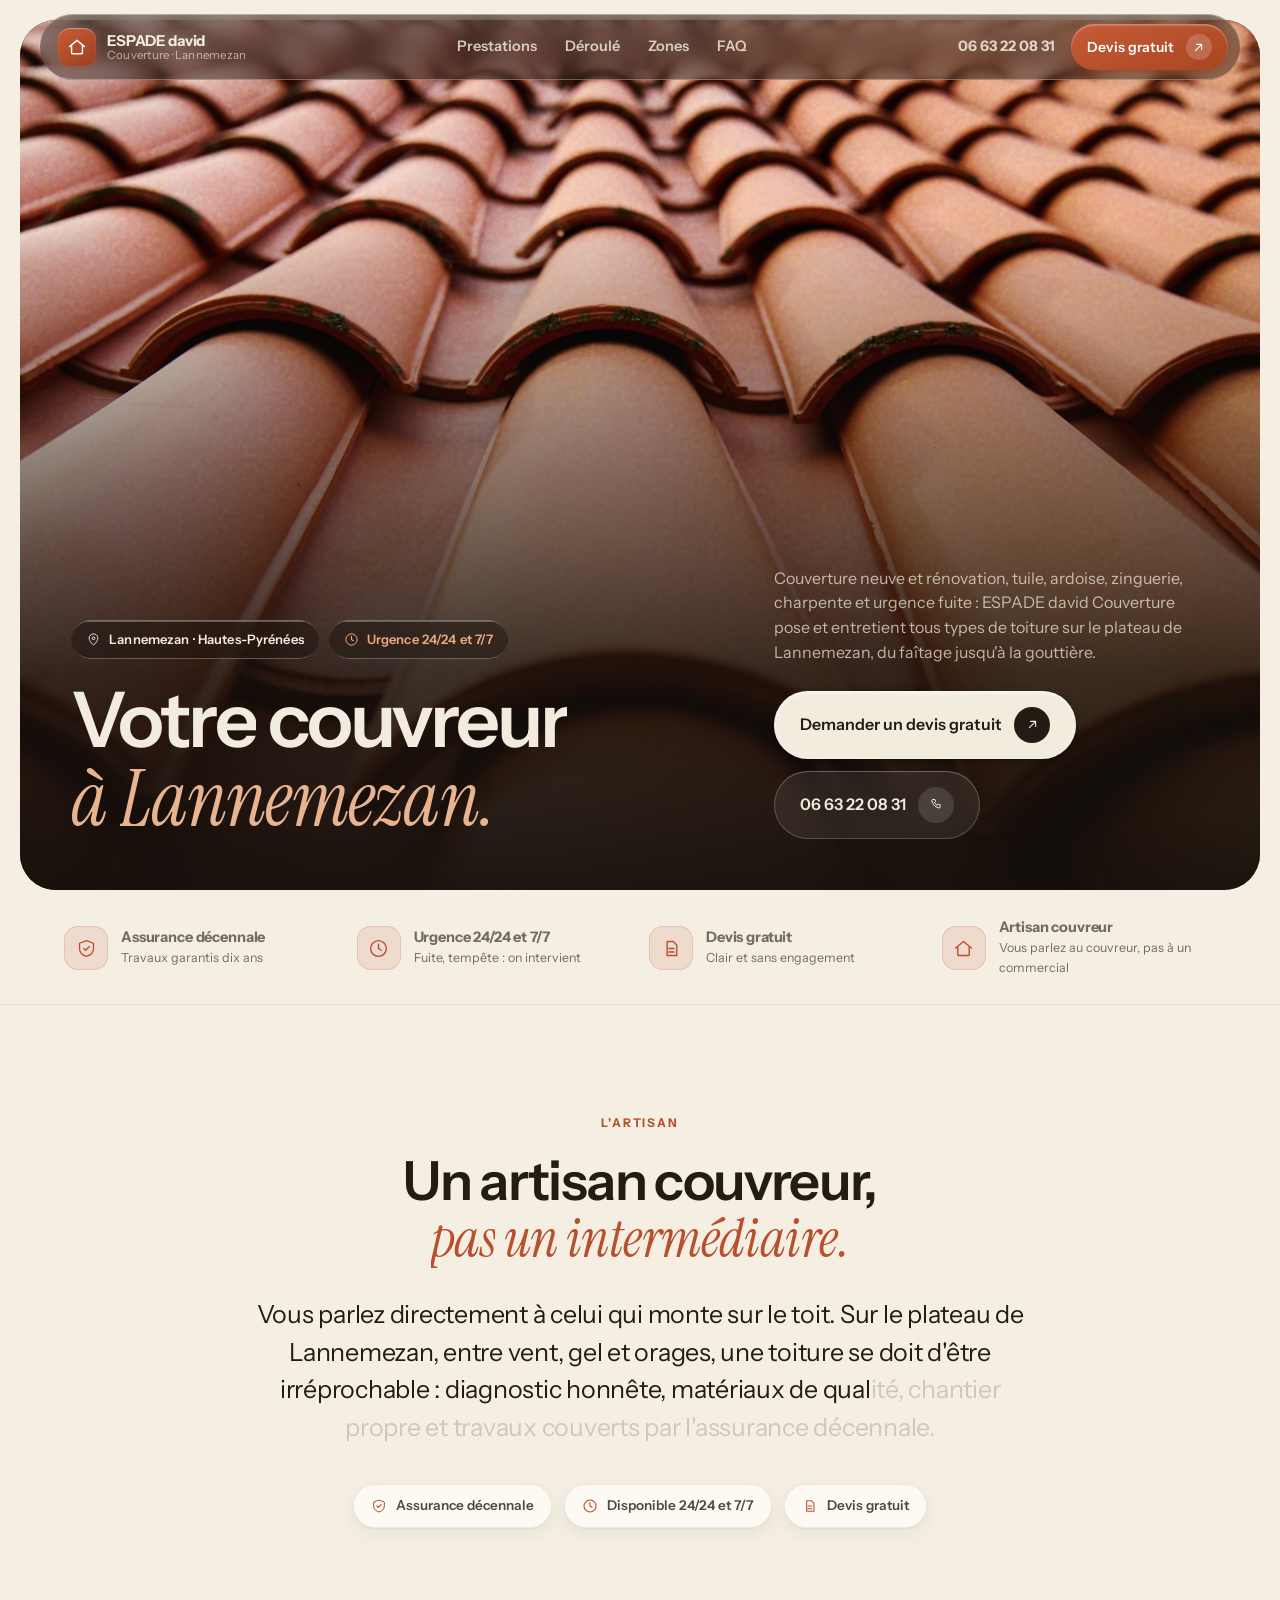
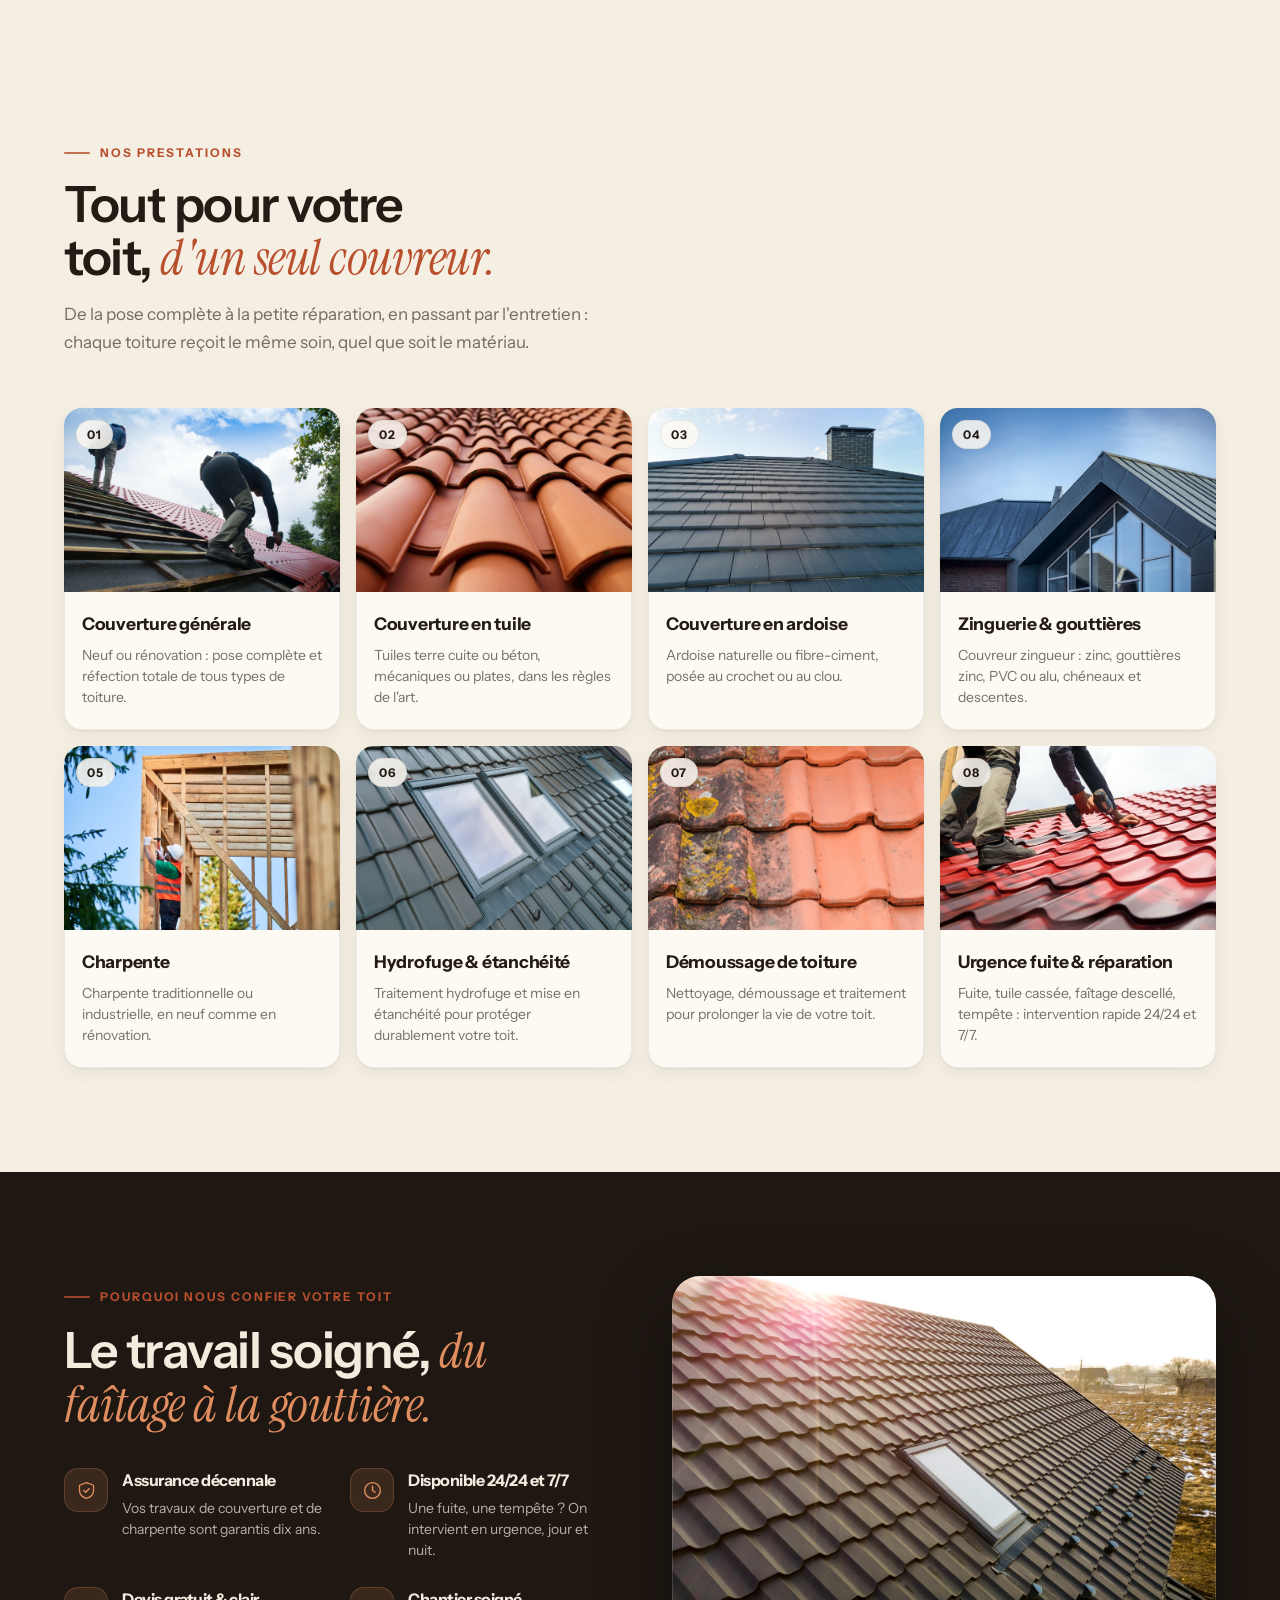
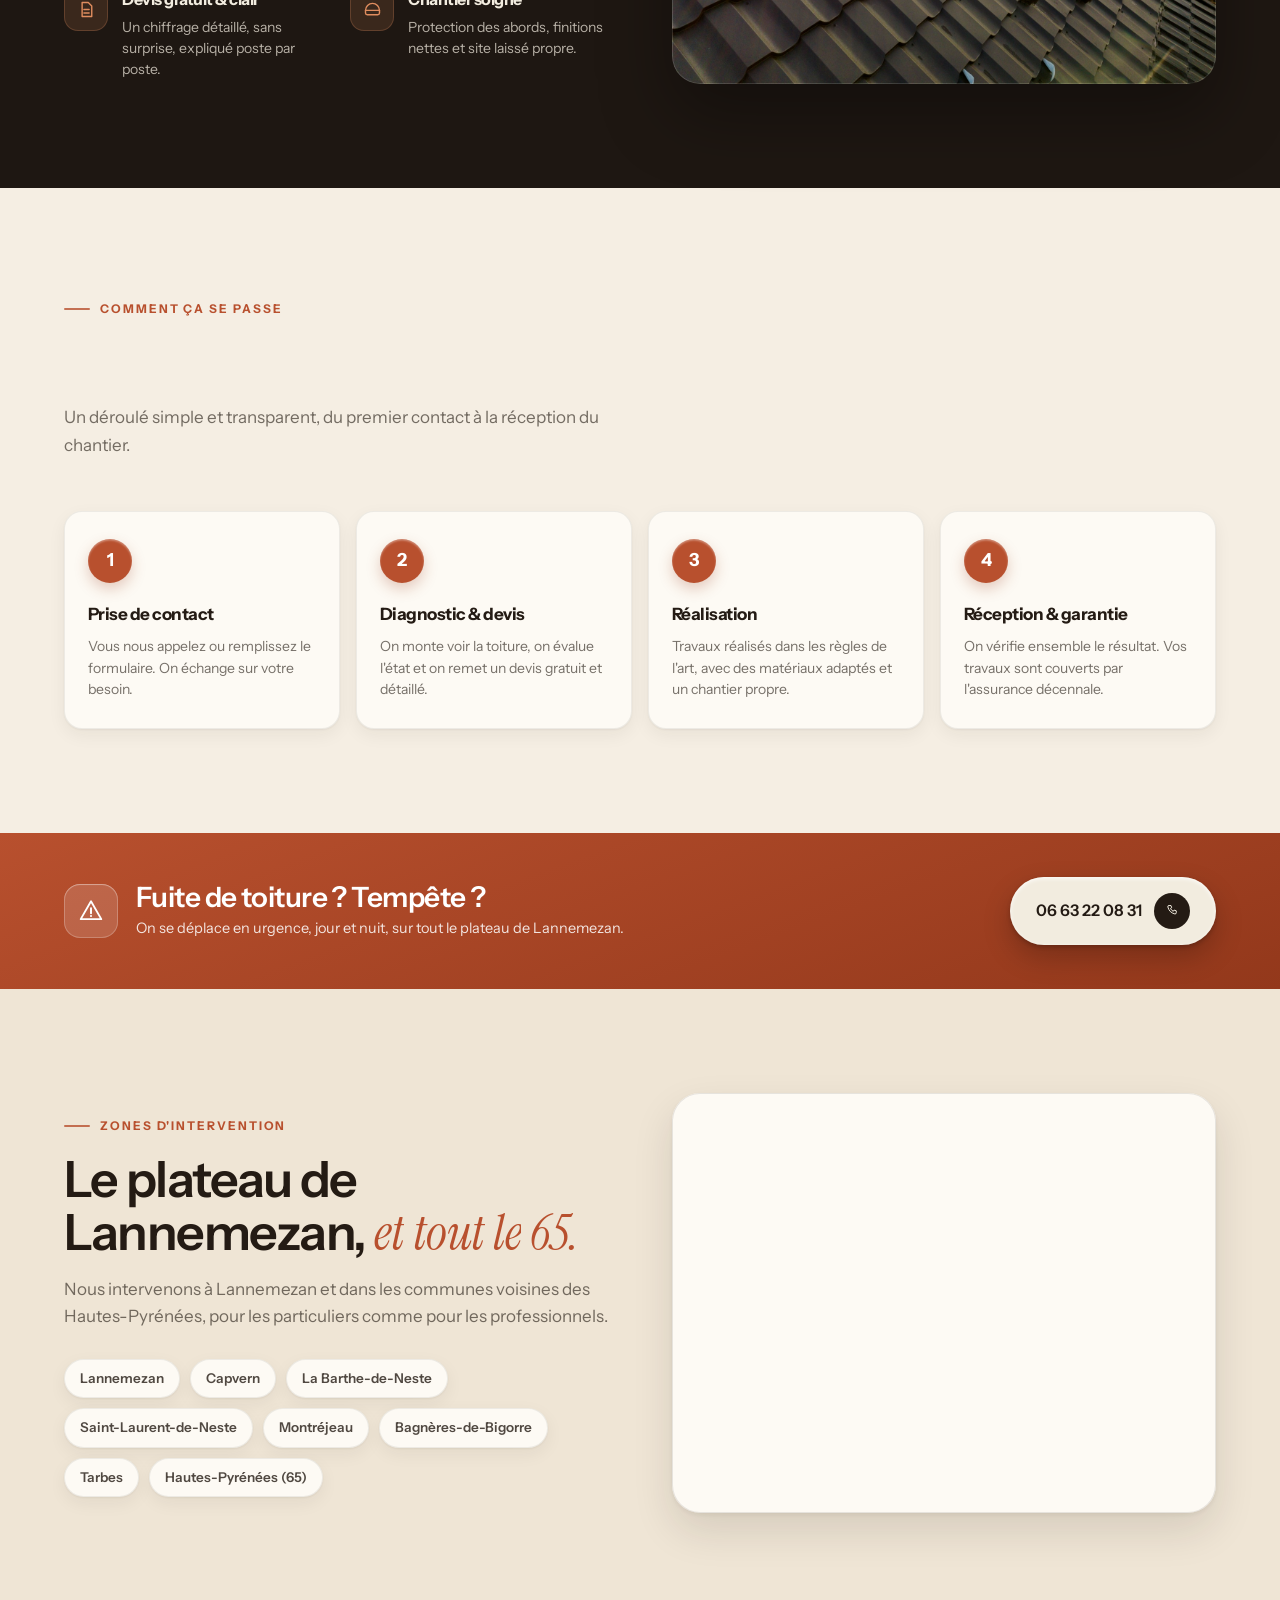
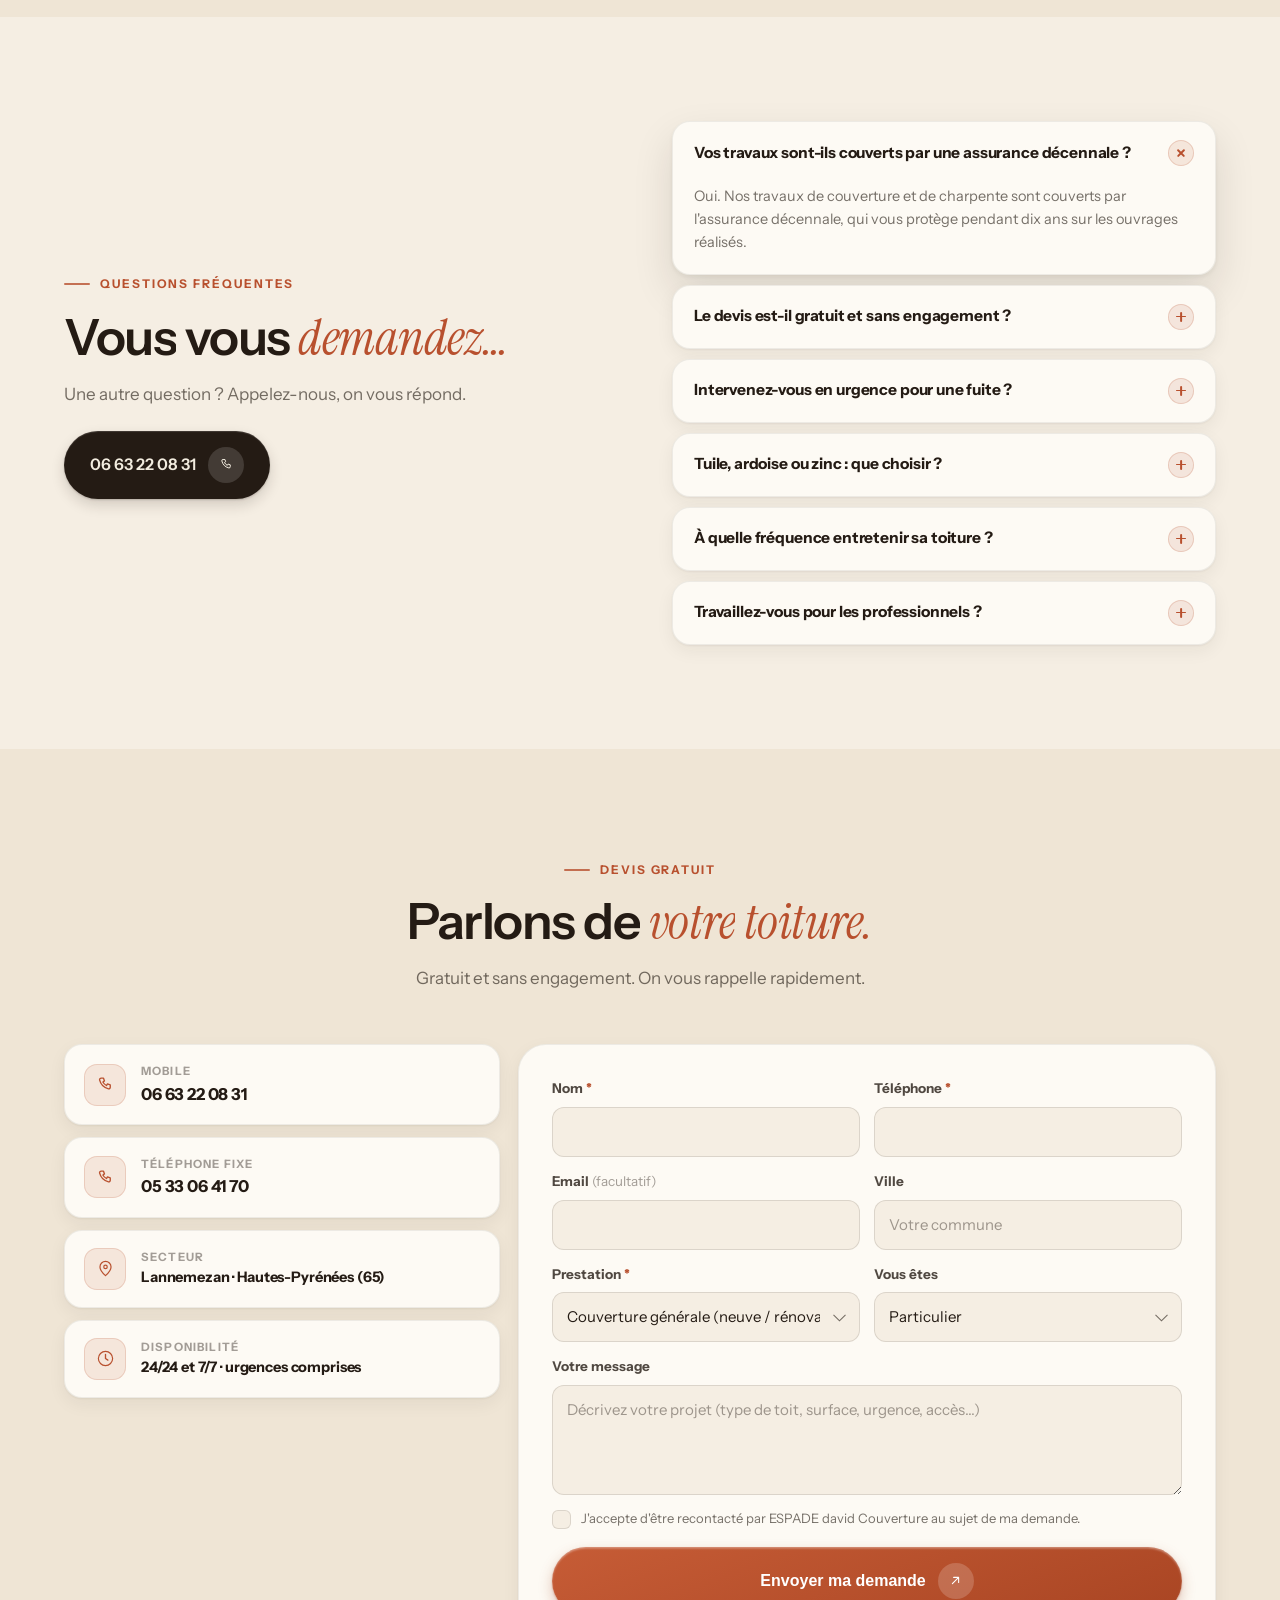
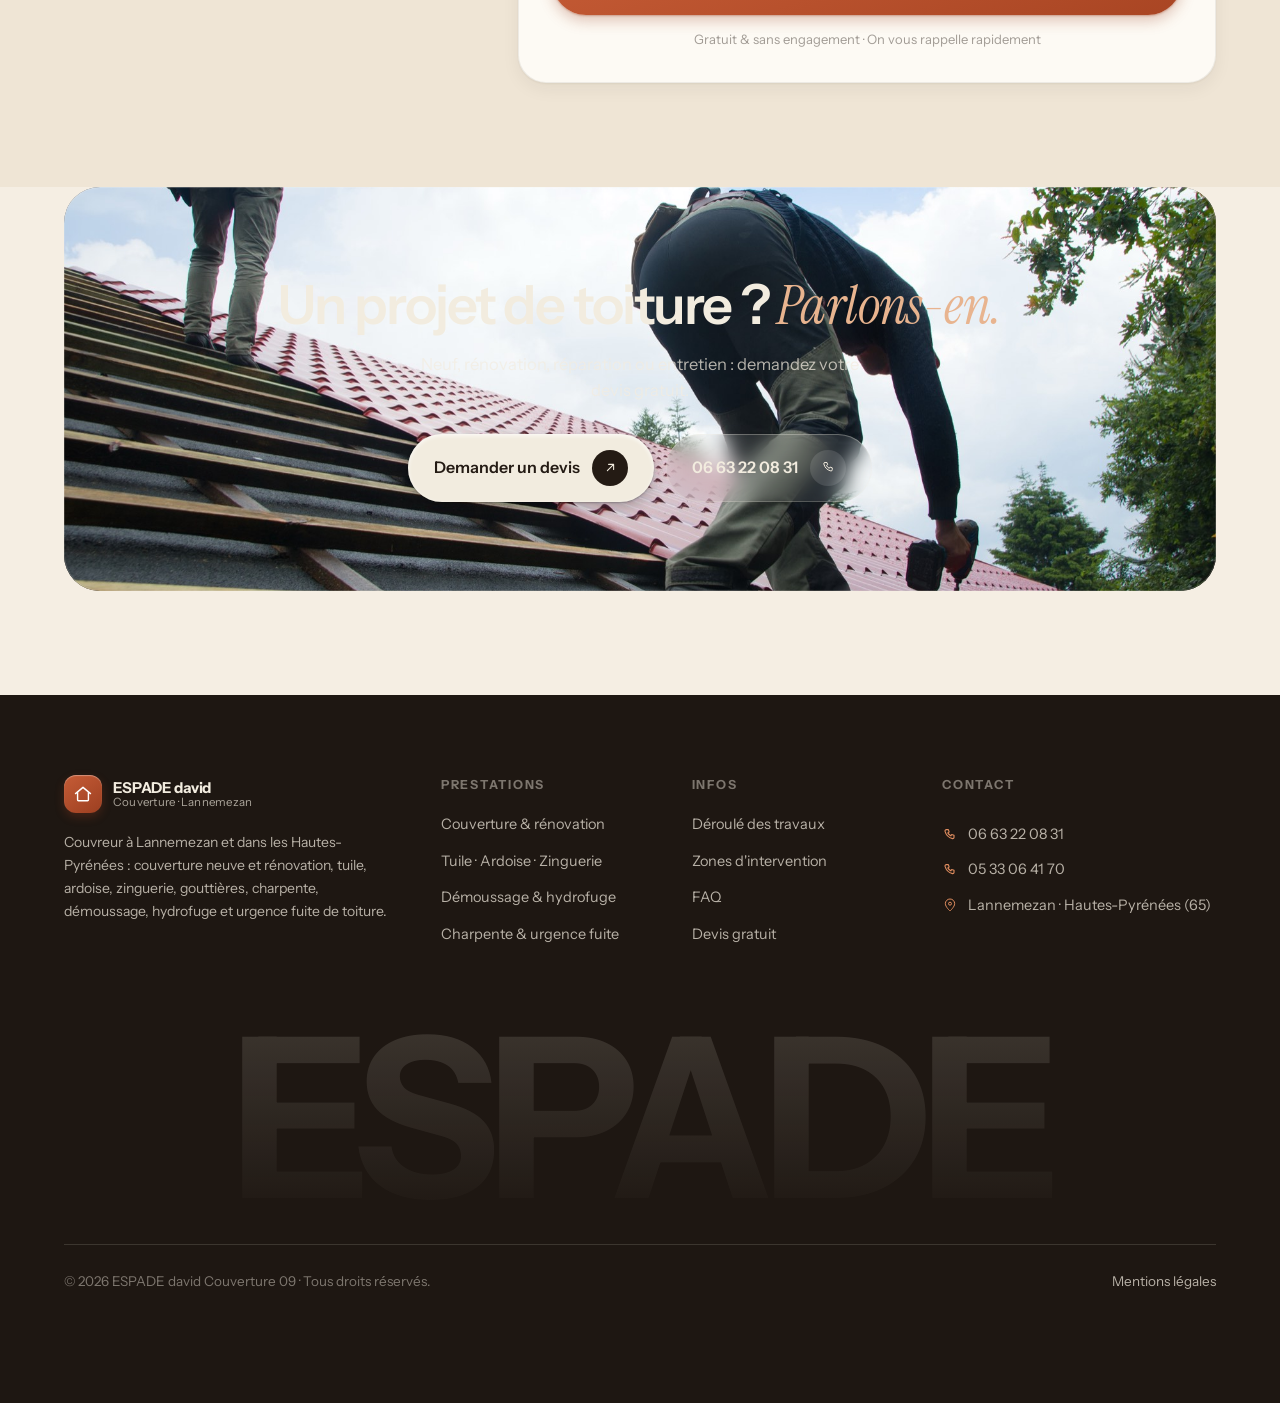
==== index.html @ f10ff51e "Refonte v2 : registre artisan premium adapté au métier Fond papier crème + terre cuite, hero vidéo c" ====
<!DOCTYPE html>
<html lang="fr">
<head>
<meta charset="UTF-8" />
<meta name="viewport" content="width=device-width, initial-scale=1" />
<title>Couvreur à Lannemezan (65) : couverture, zinguerie, charpente & urgence fuite</title>
<meta name="description" content="ESPADE david Couverture, votre spécialiste en toiture à Lannemezan et dans les Hautes-Pyrénées : couverture neuve et rénovation, tuile, ardoise, zinguerie et gouttières, charpente, démoussage, hydrofuge et urgence fuite 24/24 et 7/7. Devis gratuit. ☎ 06 63 22 08 31" />
<meta name="robots" content="index, follow" />
<!-- ⚠️ DOMAINE : rc-couverture-65.fr = hypothèse à confirmer avec le client avant mise en ligne (canonical, og, sitemap, robots, schema). -->
<link rel="canonical" href="https://www.rc-couverture-65.fr/" />

<meta property="og:type" content="website" />
<meta property="og:locale" content="fr_FR" />
<meta property="og:title" content="ESPADE david Couverture : Couvreur à Lannemezan (65)" />
<meta property="og:description" content="Couverture neuve & rénovation, tuile, ardoise, zinguerie, gouttières, charpente, démoussage et urgence fuite. Devis gratuit à Lannemezan, Capvern, La Barthe-de-Neste et dans les Hautes-Pyrénées." />
<meta property="og:url" content="https://www.rc-couverture-65.fr/" />
<meta property="og:image" content="https://www.rc-couverture-65.fr/assets/og.jpg" />
<meta property="og:image:width" content="1200" />
<meta property="og:image:height" content="630" />

<link rel="icon" type="image/svg+xml" href="assets/favicon.svg" />
<meta name="twitter:card" content="summary_large_image" />
<meta name="twitter:image" content="https://www.rc-couverture-65.fr/assets/og.jpg" />
<meta name="theme-color" content="#F5EEE3" />
<link rel="preconnect" href="https://fonts.googleapis.com" />
<link rel="preconnect" href="https://fonts.gstatic.com" crossorigin />
<link rel="stylesheet" href="https://fonts.googleapis.com/css2?family=Instrument+Sans:wght@400;500;600;700&family=Instrument+Serif:ital@1&display=swap" />
<link rel="preload" as="image" href="assets/hero-poster.jpg" fetchpriority="high" />
<link rel="stylesheet" href="assets/styles.css" />

<!-- ⚠️ SCHEMA : siège = Lorp-Sentaraille (09), zone desservie = plateau de Lannemezan et Hautes-Pyrénées (65). -->
<script type="application/ld+json">
{
  "@context": "https://schema.org",
  "@type": "RoofingContractor",
  "@id": "https://www.rc-couverture-65.fr/#business",
  "name": "ESPADE david Couverture 09",
  "url": "https://www.rc-couverture-65.fr/",
  "telephone": "+33663220831",
  "image": "https://www.rc-couverture-65.fr/assets/hero-poster.jpg",
  "priceRange": "€€",
  "currenciesAccepted": "EUR",
  "paymentAccepted": "Chèque, Virement, Carte bancaire, Espèces",
  "openingHours": "Mo-Su 00:00-23:59",
  "slogan": "Votre spécialiste en toiture",
  "description": "Couvreur à Lannemezan et dans les Hautes-Pyrénées (65) : couverture neuve et rénovation, tuile, ardoise, zinguerie et gouttières zinc, PVC ou aluminium, charpente, démoussage, traitement hydrofuge et urgence fuite de toiture 24/24 et 7/7.",
  "address": {"@type":"PostalAddress","streetAddress":"Av. Aristide Berges","addressLocality":"Lorp-Sentaraille","postalCode":"09190","addressRegion":"Occitanie","addressCountry":"FR"},
  "geo": {"@type":"GeoCoordinates","latitude":43.0006,"longitude":1.0967},
  "areaServed": [
    {"@type":"City","name":"Lannemezan"},
    {"@type":"City","name":"Capvern"},
    {"@type":"City","name":"La Barthe-de-Neste"},
    {"@type":"City","name":"Saint-Laurent-de-Neste"},
    {"@type":"City","name":"Montréjeau"},
    {"@type":"City","name":"Bagnères-de-Bigorre"},
    {"@type":"City","name":"Tarbes"},
    {"@type":"AdministrativeArea","name":"Hautes-Pyrénées (65)"}
  ],
  "hasOfferCatalog": {
    "@type":"OfferCatalog",
    "name":"Prestations de couverture",
    "itemListElement":[
      {"@type":"Offer","itemOffered":{"@type":"Service","name":"Couverture générale neuve et rénovation"}},
      {"@type":"Offer","itemOffered":{"@type":"Service","name":"Couverture en tuile"}},
      {"@type":"Offer","itemOffered":{"@type":"Service","name":"Couverture en ardoise"}},
      {"@type":"Offer","itemOffered":{"@type":"Service","name":"Zinguerie et pose de gouttières zinc, PVC ou aluminium"}},
      {"@type":"Offer","itemOffered":{"@type":"Service","name":"Charpente"}},
      {"@type":"Offer","itemOffered":{"@type":"Service","name":"Traitement hydrofuge et étanchéité de toiture"}},
      {"@type":"Offer","itemOffered":{"@type":"Service","name":"Nettoyage et démoussage de toiture"}},
      {"@type":"Offer","itemOffered":{"@type":"Service","name":"Urgence fuite de toiture 24/24 et 7/7"}}
    ]
  }
}
</script>
<script type="application/ld+json">
{
  "@context": "https://schema.org",
  "@type": "FAQPage",
  "mainEntity": [
    {"@type":"Question","name":"Vos travaux sont-ils couverts par une assurance décennale ?","acceptedAnswer":{"@type":"Answer","text":"Oui. Nos travaux de couverture et de charpente sont couverts par l'assurance décennale, qui vous protège pendant dix ans sur les ouvrages réalisés."}},
    {"@type":"Question","name":"Le devis est-il gratuit ?","acceptedAnswer":{"@type":"Answer","text":"Oui, le devis est gratuit et sans engagement. Nous nous déplaçons pour évaluer votre toiture et vous remettons un devis clair et détaillé."}},
    {"@type":"Question","name":"Intervenez-vous en urgence pour une fuite ?","acceptedAnswer":{"@type":"Answer","text":"Oui, nous intervenons 24/24 et 7/7 pour bâcher, réparer une fuite ou sécuriser une toiture endommagée après un sinistre ou une tempête."}},
    {"@type":"Question","name":"Quel matériau choisir pour ma toiture ?","acceptedAnswer":{"@type":"Answer","text":"Tuile, ardoise ou zinc : le choix dépend de votre commune, de la pente du toit, du style de la maison et de votre budget. Nous vous conseillons la solution la plus adaptée au climat du plateau."}}
  ]
}
</script>
</head>
<body>

<!-- NAV -->
<div class="nav-shell">
  <nav class="nav glass" aria-label="Navigation principale">
    <a href="/" class="brand" aria-label="ESPADE david Couverture, accueil">
      <span class="brand-mark"><svg viewBox="0 0 24 24" fill="none"><path d="M3 11.5 12 4l9 7.5" stroke="currentColor" stroke-width="1.7" stroke-linecap="round" stroke-linejoin="round"/><path d="M5.5 10v9a1 1 0 0 0 1 1h11a1 1 0 0 0 1-1v-9" stroke="currentColor" stroke-width="1.7" stroke-linejoin="round"/></svg></span>
      <span class="brand-txt"><b>ESPADE david</b><span class="bd">Couverture · Lannemezan</span></span>
    </a>
    <div class="nav-links">
      <a href="#prestations">Prestations</a>
      <a href="#etapes">Déroulé</a>
      <a href="#zones">Zones</a>
      <a href="#faq">FAQ</a>
    </div>
    <div class="nav-cta">
      <a href="tel:+33663220831" class="nav-phone">06 63 22 08 31</a>
      <a href="#devis" class="btn btn-accent btn-sm">Devis gratuit<span class="arrow"><svg viewBox="0 0 24 24" fill="none"><path d="M7 17 17 7M9 7h8v8" stroke="currentColor" stroke-width="1.7" stroke-linecap="round" stroke-linejoin="round"/></svg></span></a>
    </div>
    <button class="nav-toggle" aria-label="Ouvrir le menu" aria-expanded="false"><span></span></button>
  </nav>
</div>

<div class="mobile-menu" aria-hidden="true">
  <a href="#prestations">Prestations</a>
  <a href="#etapes">Déroulé des travaux</a>
  <a href="#zones">Zones d'intervention</a>
  <a href="#faq">FAQ</a>
  <a href="tel:+33663220831" class="btn btn-glass btn-block">06 63 22 08 31<span class="arrow"><svg viewBox="0 0 24 24" fill="none"><path d="M6.5 4h3l1.2 3.5-2 1.3a11 11 0 0 0 4.5 4.5l1.3-2 3.5 1.2v3a2 2 0 0 1-2.2 2A15.5 15.5 0 0 1 4.5 6.2 2 2 0 0 1 6.5 4Z" stroke="currentColor" stroke-width="1.6" stroke-linejoin="round"/></svg></span></a>
  <a href="#devis" class="btn btn-accent btn-block">Demander un devis<span class="arrow"><svg viewBox="0 0 24 24" fill="none"><path d="M7 17 17 7M9 7h8v8" stroke="currentColor" stroke-width="1.7" stroke-linecap="round" stroke-linejoin="round"/></svg></span></a>
</div>

<main>
<!-- HERO -->
<div class="hero-frame">
  <header class="hero">
    <video width="1600" height="900" autoplay muted loop playsinline preload="metadata" poster="assets/hero-poster.jpg">
      <source src="assets/hero-toiture-mobile.mp4" media="(max-width: 768px)" type="video/mp4" />
      <source src="assets/hero-toiture.mp4" type="video/mp4" />
    </video>
    <div class="hero-grain" aria-hidden="true"></div>
    <div class="hero-band" aria-hidden="true"></div>
    <div class="hero-content">
      <div class="hero-left">
        <div class="hero-chips reveal"><span class="hero-badge glass">
          <svg viewBox="0 0 24 24" fill="none"><path d="M12 21s7-6.3 7-11a7 7 0 1 0-14 0c0 4.7 7 11 7 11Z" stroke="currentColor" stroke-width="1.6"/><circle cx="12" cy="10" r="2.2" stroke="currentColor" stroke-width="1.6"/></svg>
          Lannemezan · Hautes-Pyrénées
        </span><span class="hero-badge glass accent">
          <svg viewBox="0 0 24 24" fill="none"><path d="M12 7v5l3 2" stroke="currentColor" stroke-width="1.7" stroke-linecap="round" stroke-linejoin="round"/><circle cx="12" cy="12" r="9" stroke="currentColor" stroke-width="1.6"/></svg>
          Urgence 24/24 et 7/7
        </span></div>
        <h1 class="pullup">Votre couvreur <em>à Lannemezan.</em></h1>
      </div>
      <div class="hero-right">
        <p class="hero-sub reveal d2">Couverture neuve et rénovation, tuile, ardoise, zinguerie, charpente et urgence fuite : ESPADE david Couverture pose et entretient tous types de toiture sur le plateau de Lannemezan, du faîtage jusqu'à la gouttière.</p>
        <div class="hero-cta reveal d3">
          <a href="#devis" class="btn btn-cream btn-lg">Demander un devis gratuit<span class="arrow"><svg viewBox="0 0 24 24" fill="none"><path d="M7 17 17 7M9 7h8v8" stroke="currentColor" stroke-width="1.7" stroke-linecap="round" stroke-linejoin="round"/></svg></span></a>
          <a href="tel:+33663220831" class="btn btn-glass btn-lg">06 63 22 08 31<span class="arrow"><svg viewBox="0 0 24 24" fill="none"><path d="M6.5 4h3l1.2 3.5-2 1.3a11 11 0 0 0 4.5 4.5l1.3-2 3.5 1.2v3a2 2 0 0 1-2.2 2A15.5 15.5 0 0 1 4.5 6.2 2 2 0 0 1 6.5 4Z" stroke="currentColor" stroke-width="1.6" stroke-linejoin="round"/></svg></span></a>
        </div>
      </div>
    </div>
  </header>
</div>

<!-- RÉASSURANCE -->
<div class="trust-strip">
  <div class="wrap">
    <div class="trust-item reveal"><span class="ic"><svg viewBox="0 0 24 24" fill="none"><path d="M12 3 4 6v6c0 4.5 3.2 7.6 8 9 4.8-1.4 8-4.5 8-9V6l-8-3Z" stroke="currentColor" stroke-width="1.5" stroke-linejoin="round"/><path d="m9 12 2 2 4-4" stroke="currentColor" stroke-width="1.7" stroke-linecap="round" stroke-linejoin="round"/></svg></span><span><b>Assurance décennale</b><span>Travaux garantis dix ans</span></span></div>
    <div class="trust-item reveal d1"><span class="ic"><svg viewBox="0 0 24 24" fill="none"><path d="M12 7v5l3 2" stroke="currentColor" stroke-width="1.7" stroke-linecap="round" stroke-linejoin="round"/><circle cx="12" cy="12" r="9" stroke="currentColor" stroke-width="1.6"/></svg></span><span><b>Urgence 24/24 et 7/7</b><span>Fuite, tempête : on intervient</span></span></div>
    <div class="trust-item reveal d2"><span class="ic"><svg viewBox="0 0 24 24" fill="none"><path d="M7 4h7l4 4v12H7z" stroke="currentColor" stroke-width="1.6" stroke-linejoin="round"/><path d="M9 12h6M9 16h6" stroke="currentColor" stroke-width="1.6" stroke-linecap="round"/></svg></span><span><b>Devis gratuit</b><span>Clair et sans engagement</span></span></div>
    <div class="trust-item reveal d3"><span class="ic"><svg viewBox="0 0 24 24" fill="none"><path d="M3 11.5 12 4l9 7.5" stroke="currentColor" stroke-width="1.6" stroke-linecap="round" stroke-linejoin="round"/><path d="M5.5 10v9a1 1 0 0 0 1 1h11a1 1 0 0 0 1-1v-9" stroke="currentColor" stroke-width="1.6" stroke-linejoin="round"/></svg></span><span><b>Artisan couvreur</b><span>Vous parlez au couvreur, pas à un commercial</span></span></div>
  </div>
</div>

<!-- ABOUT / MANIFESTE -->
<section class="section-pad about">
  <div class="wrap-narrow">
    <span class="eyebrow reveal">L'artisan</span>
    <h2 class="h-about pullup">Un artisan couvreur, <em>pas un intermédiaire.</em></h2>
    <p class="about-reveal" id="about-reveal">Vous parlez directement à celui qui monte sur le toit. Sur le plateau de Lannemezan, entre vent, gel et orages, une toiture se doit d'être irréprochable : diagnostic honnête, matériaux de qualité, chantier propre et travaux couverts par l'assurance décennale.</p>
    <div class="about-badges reveal d2">
      <span class="pill-badge"><svg viewBox="0 0 24 24" fill="none"><path d="M12 3 4 6v6c0 4.5 3.2 7.6 8 9 4.8-1.4 8-4.5 8-9V6l-8-3Z" stroke="currentColor" stroke-width="1.5" stroke-linejoin="round"/><path d="m9 12 2 2 4-4" stroke="currentColor" stroke-width="1.7" stroke-linecap="round" stroke-linejoin="round"/></svg>Assurance décennale</span>
      <span class="pill-badge"><svg viewBox="0 0 24 24" fill="none"><path d="M12 7v5l3 2" stroke="currentColor" stroke-width="1.7" stroke-linecap="round" stroke-linejoin="round"/><circle cx="12" cy="12" r="9" stroke="currentColor" stroke-width="1.6"/></svg>Disponible 24/24 et 7/7</span>
      <span class="pill-badge"><svg viewBox="0 0 24 24" fill="none"><path d="M7 4h7l4 4v12H7z" stroke="currentColor" stroke-width="1.6" stroke-linejoin="round"/><path d="M9 12h6M9 16h6" stroke="currentColor" stroke-width="1.6" stroke-linecap="round"/></svg>Devis gratuit</span>
    </div>
  </div>
</section>

<!-- PRESTATIONS -->
<section id="prestations" class="section-pad">
  <div class="wrap">
    <div class="sec-head reveal">
      <span class="eyebrow">Nos prestations</span>
      <h2 class="h-section pullup">Tout pour votre toit, <em>d'un seul couvreur.</em></h2>
      <p class="lead">De la pose complète à la petite réparation, en passant par l'entretien : chaque toiture reçoit le même soin, quel que soit le matériau.</p>
    </div>
    <div class="svc">
      <a href="#devis" class="svc-card reveal">
        <span class="svc-num">01</span>
        <img width="1200" height="800" src="assets/service-renovation.jpg" alt="Réalisation de couverture générale neuve et rénovation de toiture" loading="lazy" />
        <div class="svc-body">
          <h3>Couverture générale</h3>
          <p>Neuf ou rénovation : pose complète et réfection totale de tous types de toiture.</p>
        </div>
      </a>
      <a href="#devis" class="svc-card reveal d1">
        <span class="svc-num">02</span>
        <img width="1200" height="800" src="assets/service-tuile.jpg" alt="Couverture en tuile posée sur une toiture" loading="lazy" />
        <div class="svc-body">
          <h3>Couverture en tuile</h3>
          <p>Tuiles terre cuite ou béton, mécaniques ou plates, dans les règles de l'art.</p>
        </div>
      </a>
      <a href="#devis" class="svc-card reveal d2">
        <span class="svc-num">03</span>
        <img width="1200" height="800" src="assets/service-ardoise.jpg" alt="Couverture en ardoise sur une toiture" loading="lazy" />
        <div class="svc-body">
          <h3>Couverture en ardoise</h3>
          <p>Ardoise naturelle ou fibre-ciment, posée au crochet ou au clou.</p>
        </div>
      </a>
      <a href="#devis" class="svc-card reveal d3">
        <span class="svc-num">04</span>
        <img width="1200" height="800" src="assets/service-zincalu.jpg" alt="Couvreur zingueur : zinc, aluminium et gouttières" loading="lazy" />
        <div class="svc-body">
          <h3>Zinguerie &amp; gouttières</h3>
          <p>Couvreur zingueur : zinc, gouttières zinc, PVC ou alu, chéneaux et descentes.</p>
        </div>
      </a>
      <a href="#devis" class="svc-card reveal">
        <span class="svc-num">05</span>
        <img width="1200" height="800" src="assets/service-charpente.jpg" alt="Pose de charpente en bois par un charpentier" loading="lazy" />
        <div class="svc-body">
          <h3>Charpente</h3>
          <p>Charpente traditionnelle ou industrielle, en neuf comme en rénovation.</p>
        </div>
      </a>
      <a href="#devis" class="svc-card reveal d1">
        <span class="svc-num">06</span>
        <img width="1200" height="800" src="assets/service-fenetre.jpg" alt="Traitement hydrofuge et étanchéité d'une toiture" loading="lazy" />
        <div class="svc-body">
          <h3>Hydrofuge &amp; étanchéité</h3>
          <p>Traitement hydrofuge et mise en étanchéité pour protéger durablement votre toit.</p>
        </div>
      </a>
      <a href="#devis" class="svc-card reveal d2">
        <span class="svc-num">07</span>
        <img width="1200" height="800" src="assets/service-demoussage.jpg" alt="Démoussage et nettoyage d'une toiture" loading="lazy" />
        <div class="svc-body">
          <h3>Démoussage de toiture</h3>
          <p>Nettoyage, démoussage et traitement pour prolonger la vie de votre toit.</p>
        </div>
      </a>
      <a href="#devis" class="svc-card reveal d3">
        <span class="svc-num">08</span>
        <img width="1200" height="800" src="assets/service-reparation.jpg" alt="Réparation et urgence fuite de toiture par un couvreur" loading="lazy" />
        <div class="svc-body">
          <h3>Urgence fuite &amp; réparation</h3>
          <p>Fuite, tuile cassée, faîtage descellé, tempête : intervention rapide 24/24 et 7/7.</p>
        </div>
      </a>
    </div>
  </div>
</section>

<!-- WHY -->
<section class="section-pad section-dark on-dark">
  <div class="wrap split">
    <div class="reveal">
      <span class="eyebrow">Pourquoi nous confier votre toit</span>
      <h2 class="h-section pullup" style="margin-top:18px">Le travail soigné, <em>du faîtage à la gouttière.</em></h2>
      <div class="why-list">
        <div class="why-item"><span class="ic"><svg viewBox="0 0 24 24" fill="none"><path d="M12 3 4 6v6c0 4.5 3.2 7.6 8 9 4.8-1.4 8-4.5 8-9V6l-8-3Z" stroke="currentColor" stroke-width="1.5" stroke-linejoin="round"/><path d="m9 12 2 2 4-4" stroke="currentColor" stroke-width="1.7" stroke-linecap="round" stroke-linejoin="round"/></svg></span><div><h3>Assurance décennale</h3><p>Vos travaux de couverture et de charpente sont garantis dix ans.</p></div></div>
        <div class="why-item"><span class="ic"><svg viewBox="0 0 24 24" fill="none"><path d="M12 7v5l3 2" stroke="currentColor" stroke-width="1.7" stroke-linecap="round" stroke-linejoin="round"/><circle cx="12" cy="12" r="9" stroke="currentColor" stroke-width="1.6"/></svg></span><div><h3>Disponible 24/24 et 7/7</h3><p>Une fuite, une tempête ? On intervient en urgence, jour et nuit.</p></div></div>
        <div class="why-item"><span class="ic"><svg viewBox="0 0 24 24" fill="none"><path d="M7 4h7l4 4v12H7z" stroke="currentColor" stroke-width="1.6" stroke-linejoin="round"/><path d="M9 12h6M9 16h6" stroke="currentColor" stroke-width="1.6" stroke-linecap="round"/></svg></span><div><h3>Devis gratuit &amp; clair</h3><p>Un chiffrage détaillé, sans surprise, expliqué poste par poste.</p></div></div>
        <div class="why-item"><span class="ic"><svg viewBox="0 0 24 24" fill="none"><path d="M4 13a8 8 0 0 1 16 0" stroke="currentColor" stroke-width="1.6" stroke-linecap="round"/><path d="M4 13h16v3a2 2 0 0 1-2 2H6a2 2 0 0 1-2-2z" stroke="currentColor" stroke-width="1.6" stroke-linejoin="round"/></svg></span><div><h3>Chantier soigné</h3><p>Protection des abords, finitions nettes et site laissé propre.</p></div></div>
      </div>
    </div>
    <div class="split-visual reveal d2">
      <img width="1200" height="900" src="assets/why-toiture.jpg" alt="Toiture rénovée par un couvreur à Lannemezan dans les Hautes-Pyrénées" loading="lazy" />
    </div>
  </div>
</section>

<!-- ÉTAPES -->
<section id="etapes" class="section-pad">
  <div class="wrap">
    <div class="sec-head reveal">
      <span class="eyebrow">Comment ça se passe</span>
      <h2 class="h-section pullup">De l'appel <em>à la toiture terminée.</em></h2>
      <p class="lead">Un déroulé simple et transparent, du premier contact à la réception du chantier.</p>
    </div>
    <div class="steps">
      <div class="step reveal"><div class="n">1</div><h3>Prise de contact</h3><p>Vous nous appelez ou remplissez le formulaire. On échange sur votre besoin.</p></div>
      <div class="step reveal d1"><div class="n">2</div><h3>Diagnostic &amp; devis</h3><p>On monte voir la toiture, on évalue l'état et on remet un devis gratuit et détaillé.</p></div>
      <div class="step reveal d2"><div class="n">3</div><h3>Réalisation</h3><p>Travaux réalisés dans les règles de l'art, avec des matériaux adaptés et un chantier propre.</p></div>
      <div class="step reveal d3"><div class="n">4</div><h3>Réception &amp; garantie</h3><p>On vérifie ensemble le résultat. Vos travaux sont couverts par l'assurance décennale.</p></div>
    </div>
  </div>
</section>

<!-- URGENCE -->
<section class="urgence">
  <div class="wrap">
    <div class="urgence-txt reveal">
      <span class="ic"><svg viewBox="0 0 24 24" fill="none"><path d="M12 3 2.5 19.5h19L12 3Z" stroke="#fff" stroke-width="1.7" stroke-linejoin="round"/><path d="M12 9.5v4.5" stroke="#fff" stroke-width="1.8" stroke-linecap="round"/><circle cx="12" cy="16.6" r="1" fill="#fff"/></svg></span>
      <div>
        <h2>Fuite de toiture ? Tempête ?</h2>
        <p>On se déplace en urgence, jour et nuit, sur tout le plateau de Lannemezan.</p>
      </div>
    </div>
    <a href="tel:+33663220831" class="btn btn-cream btn-lg reveal d1">06 63 22 08 31<span class="arrow"><svg viewBox="0 0 24 24" fill="none"><path d="M6.5 4h3l1.2 3.5-2 1.3a11 11 0 0 0 4.5 4.5l1.3-2 3.5 1.2v3a2 2 0 0 1-2.2 2A15.5 15.5 0 0 1 4.5 6.2 2 2 0 0 1 6.5 4Z" stroke="currentColor" stroke-width="1.6" stroke-linejoin="round"/></svg></span></a>
  </div>
</section>

<!-- ZONES -->
<section id="zones" class="section-pad section-raise">
  <div class="wrap split">
    <div class="reveal">
      <span class="eyebrow">Zones d'intervention</span>
      <h2 class="h-section pullup" style="margin-top:18px">Le plateau de Lannemezan, <em>et tout le 65.</em></h2>
      <p class="lead" style="margin-top:16px">Nous intervenons à Lannemezan et dans les communes voisines des Hautes-Pyrénées, pour les particuliers comme pour les professionnels.</p>
      <div class="zone-tags">
        <span class="zone-tag">Lannemezan</span>
        <span class="zone-tag">Capvern</span>
        <span class="zone-tag">La Barthe-de-Neste</span>
        <span class="zone-tag">Saint-Laurent-de-Neste</span>
        <span class="zone-tag">Montréjeau</span>
        <span class="zone-tag">Bagnères-de-Bigorre</span>
        <span class="zone-tag">Tarbes</span>
        <span class="zone-tag">Hautes-Pyrénées (65)</span>
      </div>
    </div>
    <div class="zone-map reveal d2">
      <iframe title="Zone d'intervention : Lannemezan et Hautes-Pyrénées (65)" loading="lazy" referrerpolicy="no-referrer-when-downgrade" src="https://www.openstreetmap.org/export/embed.html?bbox=-0.20%2C42.85%2C0.95%2C43.40&amp;layer=mapnik&amp;marker=43.1256%2C0.3836"></iframe>
    </div>
  </div>
</section>

<!-- FAQ -->
<section id="faq" class="section-pad">
  <div class="wrap split">
    <div class="reveal">
      <span class="eyebrow">Questions fréquentes</span>
      <h2 class="h-section pullup" style="margin-top:18px">Vous vous <em>demandez…</em></h2>
      <p class="lead" style="margin-top:16px">Une autre question ? Appelez-nous, on vous répond.</p>
      <a href="tel:+33663220831" class="btn btn-ink btn-lg" style="margin-top:22px">06 63 22 08 31<span class="arrow"><svg viewBox="0 0 24 24" fill="none"><path d="M6.5 4h3l1.2 3.5-2 1.3a11 11 0 0 0 4.5 4.5l1.3-2 3.5 1.2v3a2 2 0 0 1-2.2 2A15.5 15.5 0 0 1 4.5 6.2 2 2 0 0 1 6.5 4Z" stroke="currentColor" stroke-width="1.6" stroke-linejoin="round"/></svg></span></a>
    </div>
    <div class="faq reveal d1">
      <details open><summary>Vos travaux sont-ils couverts par une assurance décennale ?<span class="pm"></span></summary><div class="ans">Oui. Nos travaux de couverture et de charpente sont couverts par l'assurance décennale, qui vous protège pendant dix ans sur les ouvrages réalisés.</div></details>
      <details><summary>Le devis est-il gratuit et sans engagement ?<span class="pm"></span></summary><div class="ans">Oui. Nous nous déplaçons pour évaluer votre toiture et vous remettons un devis clair et détaillé, gratuit et sans engagement.</div></details>
      <details><summary>Intervenez-vous en urgence pour une fuite ?<span class="pm"></span></summary><div class="ans">Oui, nous sommes disponibles 24/24 et 7/7 pour bâcher, réparer une fuite ou sécuriser une toiture endommagée après une tempête ou un sinistre.</div></details>
      <details><summary>Tuile, ardoise ou zinc : que choisir ?<span class="pm"></span></summary><div class="ans">Le choix dépend de votre commune, de la pente du toit, du style de la maison et de votre budget. On vous conseille la solution la plus adaptée et la plus durable pour le climat du plateau.</div></details>
      <details><summary>À quelle fréquence entretenir sa toiture ?<span class="pm"></span></summary><div class="ans">Un contrôle et un démoussage tous les quelques années suffisent à préserver l'étanchéité et à éviter les réparations lourdes. On vous conseille selon l'exposition de votre toit.</div></details>
      <details><summary>Travaillez-vous pour les professionnels ?<span class="pm"></span></summary><div class="ans">Oui, nous intervenons pour les particuliers comme pour les professionnels, en neuf comme en rénovation, à Lannemezan et dans tout le département.</div></details>
    </div>
  </div>
</section>

<!-- DEVIS -->
<section id="devis" class="section-pad section-raise">
  <div class="wrap">
    <div class="sec-head center reveal">
      <span class="eyebrow">Devis gratuit</span>
      <h2 class="h-section pullup">Parlons de <em>votre toiture.</em></h2>
      <p class="lead">Gratuit et sans engagement. On vous rappelle rapidement.</p>
    </div>
    <div class="contact-grid">
      <div class="contact-info reveal">
        <a class="ci-item" href="tel:+33663220831"><span class="ic"><svg viewBox="0 0 24 24" fill="none"><path d="M6.5 4h3l1.2 3.5-2 1.3a11 11 0 0 0 4.5 4.5l1.3-2 3.5 1.2v3a2 2 0 0 1-2.2 2A15.5 15.5 0 0 1 4.5 6.2 2 2 0 0 1 6.5 4Z" stroke="currentColor" stroke-width="1.7" stroke-linejoin="round"/></svg></span><span><span class="l">Mobile</span><span class="v">06 63 22 08 31</span></span></a>
        <a class="ci-item" href="tel:+33533064170"><span class="ic"><svg viewBox="0 0 24 24" fill="none"><path d="M6.5 4h3l1.2 3.5-2 1.3a11 11 0 0 0 4.5 4.5l1.3-2 3.5 1.2v3a2 2 0 0 1-2.2 2A15.5 15.5 0 0 1 4.5 6.2 2 2 0 0 1 6.5 4Z" stroke="currentColor" stroke-width="1.7" stroke-linejoin="round"/></svg></span><span><span class="l">Téléphone fixe</span><span class="v">05 33 06 41 70</span></span></a>
        <div class="ci-item"><span class="ic"><svg viewBox="0 0 24 24" fill="none"><path d="M12 21s7-6.3 7-11a7 7 0 1 0-14 0c0 4.7 7 11 7 11Z" stroke="currentColor" stroke-width="1.5"/><circle cx="12" cy="10" r="2.2" stroke="currentColor" stroke-width="1.5"/></svg></span><span><span class="l">Secteur</span><span class="v small">Lannemezan · Hautes-Pyrénées (65)</span></span></div>
        <div class="ci-item"><span class="ic"><svg viewBox="0 0 24 24" fill="none"><path d="M12 7v5l3 2" stroke="currentColor" stroke-width="1.7" stroke-linecap="round" stroke-linejoin="round"/><circle cx="12" cy="12" r="9" stroke="currentColor" stroke-width="1.5"/></svg></span><span><span class="l">Disponibilité</span><span class="v small">24/24 et 7/7 · urgences comprises</span></span></div>
      </div>
      <form class="form reveal d1" id="devis-form">
        <!-- ⚠️ À FAIRE : remplacer par votre clé Web3Forms (gratuit, 30s sur web3forms.com). Sans clé valide, le formulaire affiche le repli téléphone. -->
        <input type="hidden" name="access_key" value="REMPLACER_PAR_VOTRE_CLE_WEB3FORMS" />
        <input type="checkbox" name="botcheck" tabindex="-1" autocomplete="off" style="display:none" aria-hidden="true" />
        <div class="row">
          <div class="field"><label for="nom">Nom <span class="req">*</span></label><input id="nom" name="nom" type="text" required autocomplete="name" /></div>
          <div class="field"><label for="tel">Téléphone <span class="req">*</span></label><input id="tel" name="tel" type="tel" required autocomplete="tel" /></div>
        </div>
        <div class="row">
          <div class="field"><label for="email">Email <span class="opt">(facultatif)</span></label><input id="email" name="email" type="email" autocomplete="email" /></div>
          <div class="field"><label for="ville">Ville</label><input id="ville" name="ville" type="text" autocomplete="address-level2" placeholder="Votre commune" /></div>
        </div>
        <div class="row">
          <div class="field"><label for="prestation">Prestation <span class="req">*</span></label>
            <div class="select-wrap"><select id="prestation" name="prestation" required>
              <option value="Couverture générale (neuve / rénovation)">Couverture générale (neuve / rénovation)</option>
              <option value="Couverture en tuile">Couverture en tuile</option>
              <option value="Couverture en ardoise">Couverture en ardoise</option>
              <option value="Zinguerie / gouttières">Zinguerie / gouttières</option>
              <option value="Charpente">Charpente</option>
              <option value="Traitement hydrofuge / étanchéité">Traitement hydrofuge / étanchéité</option>
              <option value="Démoussage de toiture">Démoussage de toiture</option>
              <option value="Urgence fuite / réparation">Urgence fuite / réparation</option>
              <option value="Autre / je ne sais pas">Autre / je ne sais pas</option>
            </select></div>
          </div>
          <div class="field"><label for="type">Vous êtes</label>
            <div class="select-wrap"><select id="type" name="type"><option value="Particulier">Particulier</option><option value="Professionnel">Professionnel</option></select></div>
          </div>
        </div>
        <div class="field"><label for="message">Votre message</label><textarea id="message" name="message" placeholder="Décrivez votre projet (type de toit, surface, urgence, accès…)"></textarea></div>
        <label class="consent"><input type="checkbox" required /> J'accepte d'être recontacté par ESPADE david Couverture au sujet de ma demande.</label>
        <button type="submit" class="btn btn-accent btn-lg btn-block">Envoyer ma demande<span class="arrow"><svg viewBox="0 0 24 24" fill="none"><path d="M7 17 17 7M9 7h8v8" stroke="currentColor" stroke-width="1.7" stroke-linecap="round" stroke-linejoin="round"/></svg></span></button>
        <p class="form-note">Gratuit &amp; sans engagement · On vous rappelle rapidement</p>
        <div class="form-success">Merci, votre demande est bien reçue. On vous rappelle rapidement.<br><a href="tel:+33663220831">Ou appelez-nous au 06 63 22 08 31</a></div>
        <div class="form-error">Une erreur est survenue. Appelez-nous directement au <a href="tel:+33663220831">06 63 22 08 31</a>.</div>
      </form>
    </div>
  </div>
</section>

<!-- CTA -->
<section class="section-pad" style="padding-top:0">
  <div class="wrap">
    <div class="cta-inner reveal">
      <img width="1200" height="800" src="assets/cta-toiture.jpg" alt="" aria-hidden="true" loading="lazy" />
      <div class="cta-content">
        <h2>Un projet de toiture ? <em>Parlons-en.</em></h2>
        <p>Neuf, rénovation, réparation ou entretien : demandez votre devis gratuit.</p>
        <div class="cta-actions">
          <a href="#devis" class="btn btn-cream btn-lg">Demander un devis<span class="arrow"><svg viewBox="0 0 24 24" fill="none"><path d="M7 17 17 7M9 7h8v8" stroke="currentColor" stroke-width="1.7" stroke-linecap="round" stroke-linejoin="round"/></svg></span></a>
          <a href="tel:+33663220831" class="btn btn-glass btn-lg">06 63 22 08 31<span class="arrow"><svg viewBox="0 0 24 24" fill="none"><path d="M6.5 4h3l1.2 3.5-2 1.3a11 11 0 0 0 4.5 4.5l1.3-2 3.5 1.2v3a2 2 0 0 1-2.2 2A15.5 15.5 0 0 1 4.5 6.2 2 2 0 0 1 6.5 4Z" stroke="currentColor" stroke-width="1.6" stroke-linejoin="round"/></svg></span></a>
        </div>
      </div>
    </div>
  </div>
</section>
</main>

<!-- FOOTER -->
<footer class="footer">
  <div class="wrap">
    <div class="footer-grid">
      <div class="fbrand">
        <div class="brand"><span class="brand-mark"><svg viewBox="0 0 24 24" fill="none"><path d="M3 11.5 12 4l9 7.5" stroke="currentColor" stroke-width="1.7" stroke-linecap="round" stroke-linejoin="round"/><path d="M5.5 10v9a1 1 0 0 0 1 1h11a1 1 0 0 0 1-1v-9" stroke="currentColor" stroke-width="1.7" stroke-linejoin="round"/></svg></span><span class="brand-txt"><b>ESPADE david</b><span class="bd">Couverture · Lannemezan</span></span></div>
        <p>Couvreur à Lannemezan et dans les Hautes-Pyrénées : couverture neuve et rénovation, tuile, ardoise, zinguerie, gouttières, charpente, démoussage, hydrofuge et urgence fuite de toiture.</p>
      </div>
      <div><h4>Prestations</h4><ul>
        <li><a href="#prestations">Couverture &amp; rénovation</a></li>
        <li><a href="#prestations">Tuile · Ardoise · Zinguerie</a></li>
        <li><a href="#prestations">Démoussage &amp; hydrofuge</a></li>
        <li><a href="#prestations">Charpente &amp; urgence fuite</a></li>
      </ul></div>
      <div><h4>Infos</h4><ul>
        <li><a href="#etapes">Déroulé des travaux</a></li>
        <li><a href="#zones">Zones d'intervention</a></li>
        <li><a href="#faq">FAQ</a></li>
        <li><a href="#devis">Devis gratuit</a></li>
      </ul></div>
      <div class="fcontact"><h4>Contact</h4>
        <a href="tel:+33663220831"><svg viewBox="0 0 24 24" fill="none"><path d="M6.5 4h3l1.2 3.5-2 1.3a11 11 0 0 0 4.5 4.5l1.3-2 3.5 1.2v3a2 2 0 0 1-2.2 2A15.5 15.5 0 0 1 4.5 6.2 2 2 0 0 1 6.5 4Z" stroke="currentColor" stroke-width="1.7" stroke-linejoin="round"/></svg>06 63 22 08 31</a>
        <a href="tel:+33533064170"><svg viewBox="0 0 24 24" fill="none"><path d="M6.5 4h3l1.2 3.5-2 1.3a11 11 0 0 0 4.5 4.5l1.3-2 3.5 1.2v3a2 2 0 0 1-2.2 2A15.5 15.5 0 0 1 4.5 6.2 2 2 0 0 1 6.5 4Z" stroke="currentColor" stroke-width="1.7" stroke-linejoin="round"/></svg>05 33 06 41 70</a>
        <span class="fzone"><svg viewBox="0 0 24 24" fill="none"><path d="M12 21s7-6.3 7-11a7 7 0 1 0-14 0c0 4.7 7 11 7 11Z" stroke="currentColor" stroke-width="1.5"/><circle cx="12" cy="10" r="2.2" stroke="currentColor" stroke-width="1.5"/></svg>Lannemezan · Hautes-Pyrénées (65)</span>
      </div>
    </div>
    <div class="footer-word" aria-hidden="true">ESPADE</div>
    <div class="footer-bottom">
      <span>© <span id="year">2026</span> ESPADE david Couverture 09 · Tous droits réservés.</span>
      <span><a href="/mentions-legales">Mentions légales</a></span>
    </div>
  </div>
</footer>

<div class="callbar">
  <a href="tel:+33663220831" class="call"><svg viewBox="0 0 24 24" fill="none"><path d="M6.5 4h3l1.2 3.5-2 1.3a11 11 0 0 0 4.5 4.5l1.3-2 3.5 1.2v3a2 2 0 0 1-2.2 2A15.5 15.5 0 0 1 4.5 6.2 2 2 0 0 1 6.5 4Z" stroke="currentColor" stroke-width="1.7" stroke-linejoin="round"/></svg>Appeler</a>
  <a href="#devis" class="quote"><svg viewBox="0 0 24 24" fill="none"><path d="M7 17 17 7M9 7h8v8" stroke="currentColor" stroke-width="1.7" stroke-linecap="round" stroke-linejoin="round"/></svg>Devis gratuit</a>
</div>

<script src="assets/script.js" defer></script>
</body>
</html>
---- assets/styles.css ----
/* ============================================================
   ESPADE david Couverture · Lannemezan
   Design v2 : artisan premium, crème chaude + terre cuite,
   hero vidéo sombre, sections claires, bandes charbon
   ============================================================ */

:root{
  --paper:#F5EEE3;
  --paper-2:#EFE5D5;
  --card:#FDFAF4;
  --ink:#241B14;
  --ink-80:rgba(36,27,20,.8);
  --ink-60:rgba(36,27,20,.62);
  --ink-40:rgba(36,27,20,.42);
  --line:rgba(36,27,20,.12);
  --line-soft:rgba(36,27,20,.07);
  --accent:#B8502E;
  --accent-deep:#9C3F21;
  --accent-soft:rgba(184,80,46,.12);
  --coal:#1E1712;
  --coal-2:#28201A;
  --cream:#F2ECDF;
  --cream-70:rgba(242,236,223,.72);
  --cream-45:rgba(242,236,223,.45);
  --cream-line:rgba(242,236,223,.14);
  --r-sm:12px;
  --r-md:18px;
  --r-lg:28px;
  --r-xl:36px;
  --ease:cubic-bezier(.16,1,.3,1);
  --shadow-card:0 1px 2px rgba(36,27,20,.05),0 6px 18px rgba(36,27,20,.06);
  --shadow-card-hover:0 2px 4px rgba(36,27,20,.06),0 18px 40px rgba(36,27,20,.12);
  --font:"Instrument Sans",-apple-system,BlinkMacSystemFont,"Segoe UI",sans-serif;
  --serif:"Instrument Serif",Georgia,serif;
}

*{margin:0;padding:0;box-sizing:border-box}
html{scroll-behavior:smooth;scroll-padding-top:96px}
body{
  font-family:var(--font);
  background:var(--paper);
  color:var(--ink);
  line-height:1.6;
  font-size:16px;
  -webkit-font-smoothing:antialiased;
  overflow-x:hidden;
}
img,video{display:block;max-width:100%}
img{height:auto}
a{color:inherit;text-decoration:none}
::selection{background:var(--accent);color:#fff}

:focus-visible{outline:2px solid var(--accent);outline-offset:3px;border-radius:4px}

.wrap{max-width:1200px;margin:0 auto;padding:0 24px}
.wrap-narrow{max-width:840px;margin:0 auto;padding:0 24px}
.section-pad{padding:104px 0}
.section-raise{background:var(--paper-2)}

/* ---------- Glass (pour surfaces posées sur la vidéo) ---------- */
.glass{
  background:rgba(20,15,11,.4);
  backdrop-filter:blur(14px);
  -webkit-backdrop-filter:blur(14px);
  box-shadow:inset 0 1px 1px rgba(255,255,255,.09);
  position:relative;
}
.glass::before{
  content:'';
  position:absolute;inset:0;border-radius:inherit;padding:1.2px;
  background:linear-gradient(180deg,
    rgba(255,255,255,.3) 0%,rgba(255,255,255,.1) 22%,
    rgba(255,255,255,0) 42%,rgba(255,255,255,0) 62%,
    rgba(255,255,255,.1) 82%,rgba(255,255,255,.3) 100%);
  -webkit-mask:linear-gradient(#fff 0 0) content-box,linear-gradient(#fff 0 0);
  -webkit-mask-composite:xor;
  mask-composite:exclude;
  pointer-events:none;
}

/* ---------- Typo ---------- */
.eyebrow{
  display:inline-flex;align-items:center;gap:10px;
  font-size:12px;font-weight:700;letter-spacing:.16em;text-transform:uppercase;
  color:var(--accent);
}
.eyebrow::before{content:'';width:26px;height:2px;border-radius:2px;background:var(--accent);opacity:.8}
h1,h2,h3{font-weight:600;letter-spacing:-.03em;text-wrap:balance}
h1 em,h2 em{font-family:var(--serif);font-style:italic;font-weight:400;letter-spacing:-.01em}
h2 em{color:var(--accent)}
.h-section{font-size:clamp(30px,4.2vw,50px);line-height:1.06;margin-top:16px}
.h-about{font-size:clamp(30px,4.4vw,54px);line-height:1.06;margin-top:18px}
.lead{color:var(--ink-60);font-size:17px;max-width:560px;margin-top:16px}
.sec-head{max-width:680px;margin-bottom:52px}
.sec-head.center{margin-left:auto;margin-right:auto;text-align:center}
.sec-head.center .lead{margin-left:auto;margin-right:auto}

/* Sections sombres : bascule des couleurs */
.on-dark{color:var(--cream)}
.on-dark .lead{color:var(--cream-70)}
.on-dark h2 em{color:#E08D5F}

/* ---------- Word pull-up ---------- */
.pullup .w{display:inline-block;overflow:hidden;vertical-align:top;padding-bottom:.08em;margin-bottom:-.08em}
.pullup .w>span,.pullup .w>em>span{display:inline-block;transform:translateY(115%);transition:transform .8s var(--ease)}
.pullup.in .w>span,.pullup.in .w>em>span{transform:translateY(0)}

/* ---------- Reveal ---------- */
.reveal{opacity:0;transform:translateY(26px);transition:opacity .8s var(--ease),transform .8s var(--ease)}
.reveal.in{opacity:1;transform:none}
.reveal.d1{transition-delay:.1s}
.reveal.d2{transition-delay:.2s}
.reveal.d3{transition-delay:.3s}

/* ---------- Boutons ---------- */
.btn{
  display:inline-flex;align-items:center;gap:12px;
  border-radius:999px;font-weight:600;font-size:15px;
  padding:13px 22px;border:0;cursor:pointer;
  transition:transform .35s var(--ease),box-shadow .35s var(--ease),background .35s var(--ease);
  white-space:nowrap;
}
.btn .arrow{
  display:inline-flex;align-items:center;justify-content:center;
  width:32px;height:32px;border-radius:999px;flex:0 0 auto;
  transition:transform .35s var(--ease);
}
.btn .arrow svg{width:15px;height:15px}
.btn:hover .arrow{transform:scale(1.12)}
.btn:active{transform:scale(.98)}

/* Terre cuite : action principale (devis) */
.btn-accent{
  background:linear-gradient(160deg,#C65C36,#A94523);color:#fff;
  box-shadow:
    0 1px 2px rgba(156,63,33,.35),
    0 6px 14px rgba(156,63,33,.28),
    inset 0 1.5px 2px rgba(255,255,255,.35);
}
.btn-accent .arrow{background:rgba(255,255,255,.18)}
.btn-accent .arrow svg path{stroke:#fff}
.btn-accent:hover{transform:translateY(-2px);box-shadow:
    0 2px 3px rgba(156,63,33,.35),
    0 12px 26px rgba(156,63,33,.34),
    inset 0 1.5px 2px rgba(255,255,255,.35)}

/* Encre : action secondaire sur fond clair */
.btn-ink{
  background:var(--ink);color:var(--cream);
  box-shadow:0 1px 2px rgba(36,27,20,.2),0 6px 14px rgba(36,27,20,.16),inset 0 1px 1px rgba(255,255,255,.14);
}
.btn-ink .arrow{background:rgba(255,255,255,.14)}
.btn-ink .arrow svg path{stroke:var(--cream)}
.btn-ink:hover{transform:translateY(-2px);background:#160F0A}

/* Crème : action posée sur fond sombre */
.btn-cream{
  background:var(--cream);color:var(--ink);
  box-shadow:
    0 1px 2px rgba(0,0,0,.25),
    0 6px 14px rgba(0,0,0,.2),
    inset 0 1.5px 4px rgba(255,255,255,.8);
}
.btn-cream .arrow{background:var(--ink)}
.btn-cream .arrow svg path{stroke:var(--cream)}
.btn-cream:hover{transform:translateY(-2px)}

/* Verre : posé sur la vidéo / les bandes sombres */
.btn-glass{
  background:rgba(255,255,255,.08);color:var(--cream);
  backdrop-filter:blur(10px);-webkit-backdrop-filter:blur(10px);
  box-shadow:inset 0 0 0 1px rgba(242,236,223,.22),inset 0 1px 1px rgba(255,255,255,.12);
}
.btn-glass .arrow{background:rgba(255,255,255,.12)}
.btn-glass:hover{background:rgba(255,255,255,.14);transform:translateY(-2px)}

.btn-lg{padding:16px 26px;font-size:16px}
.btn-lg .arrow{width:36px;height:36px}
.btn-sm{padding:10px 16px;font-size:14px}
.btn-sm .arrow{width:26px;height:26px}
.btn-block{width:100%;justify-content:center}

/* ---------- Nav ---------- */
.nav-shell{
  position:fixed;top:0;left:0;right:0;z-index:60;
  padding:14px clamp(14px,3vw,28px) 0;
  display:flex;justify-content:center;
  pointer-events:none;
}
.nav{
  pointer-events:auto;
  width:100%;max-width:1200px;
  display:flex;align-items:center;justify-content:space-between;gap:18px;
  border-radius:999px;
  padding:10px 12px 10px 18px;
  color:var(--cream);
  transition:background .4s var(--ease),box-shadow .4s var(--ease),color .4s var(--ease);
}
/* Une fois sorti du hero : pilule claire posée sur le papier */
body.nav-light .nav{
  background:rgba(253,250,244,.82);
  color:var(--ink);
  box-shadow:0 1px 2px rgba(36,27,20,.06),0 10px 30px rgba(36,27,20,.1),inset 0 0 0 1px rgba(36,27,20,.06);
}
body.nav-light .nav::before{opacity:0}
.brand{display:inline-flex;align-items:center;gap:11px}
.brand-mark{
  width:38px;height:38px;border-radius:12px;flex:0 0 auto;
  background:linear-gradient(145deg,#C65C36,#9C3F21);
  display:inline-flex;align-items:center;justify-content:center;color:#fff;
  box-shadow:inset 0 1px 1px rgba(255,255,255,.35),0 4px 10px rgba(156,63,33,.3);
}
.brand-mark svg{width:20px;height:20px}
.brand-txt{display:flex;flex-direction:column;line-height:1.15}
.brand-txt b{font-size:15px;font-weight:700;letter-spacing:-.01em}
.brand-txt .bd{font-size:11.5px;opacity:.66;letter-spacing:.02em}
.nav-links{display:flex;gap:28px}
.nav-links a{font-size:14.5px;font-weight:600;opacity:.82;transition:opacity .25s}
.nav-links a:hover{opacity:1}
.nav-cta{display:flex;align-items:center;gap:16px}
.nav-phone{font-weight:700;font-size:14.5px;opacity:.85;transition:opacity .25s}
.nav-phone:hover{opacity:1}
.nav-toggle{
  display:none;width:42px;height:42px;border-radius:999px;border:0;cursor:pointer;
  background:rgba(255,255,255,.1);position:relative;flex:0 0 auto;
}
body.nav-light .nav-toggle{background:rgba(36,27,20,.07)}
.nav-toggle span,.nav-toggle span::before,.nav-toggle span::after{
  content:'';position:absolute;left:12px;right:12px;height:1.8px;border-radius:2px;
  background:currentColor;transition:transform .35s var(--ease),opacity .25s;
}
.nav-toggle span{top:50%;transform:translateY(-50%)}
.nav-toggle span::before{top:-6px}
.nav-toggle span::after{top:6px}
body.menu-open .nav-toggle span{background:transparent}
body.menu-open .nav-toggle span::before{transform:translateY(6px) rotate(45deg)}
body.menu-open .nav-toggle span::after{transform:translateY(-6px) rotate(-45deg)}

/* Menu mobile : panneau papier, élément fixe séparé de la pilule */
.mobile-menu{
  position:fixed;top:76px;left:14px;right:14px;z-index:59;
  background:rgba(253,250,244,.96);
  backdrop-filter:blur(24px);-webkit-backdrop-filter:blur(24px);
  border:1px solid var(--line);border-radius:var(--r-lg);
  box-shadow:0 24px 60px rgba(36,27,20,.18);
  padding:18px;display:flex;flex-direction:column;gap:4px;
  opacity:0;transform:translateY(-12px) scale(.98);pointer-events:none;
  transition:opacity .35s var(--ease),transform .35s var(--ease);
}
body.menu-open .mobile-menu{opacity:1;transform:none;pointer-events:auto}
.mobile-menu>a:not(.btn){padding:13px 10px;font-size:16px;font-weight:600;border-radius:12px;color:var(--ink-80)}
.mobile-menu>a:not(.btn):active{background:rgba(36,27,20,.05)}
.mobile-menu .btn{margin-top:8px}
.mobile-menu .btn-glass{background:var(--ink);color:var(--cream);backdrop-filter:none;-webkit-backdrop-filter:none;box-shadow:none}

/* ---------- Hero ---------- */
.hero-frame{padding:clamp(10px,1.6vw,20px) clamp(10px,1.6vw,20px) 0}
.hero{
  position:relative;min-height:calc(100svh - 30px);
  border-radius:var(--r-xl);overflow:hidden;
  display:flex;align-items:flex-end;
  background:var(--coal);
  color:var(--cream);
}
.hero video{position:absolute;inset:0;width:100%;height:100%;object-fit:cover}
.hero-grain{
  position:absolute;inset:0;pointer-events:none;opacity:.4;mix-blend-mode:overlay;
  background-image:url("data:image/svg+xml,%3Csvg viewBox='0 0 200 200' xmlns='http://www.w3.org/2000/svg'%3E%3Cfilter id='n'%3E%3CfeTurbulence type='fractalNoise' baseFrequency='0.85' numOctaves='3' stitchTiles='stitch'/%3E%3C/filter%3E%3Crect width='100%25' height='100%25' filter='url(%23n)'/%3E%3C/svg%3E");
}
/* Bande basse uniquement : le toit reste lumineux, le texte vit dans la bande */
.hero-band{
  position:absolute;left:0;right:0;bottom:0;height:78%;pointer-events:none;
  background:linear-gradient(180deg,rgba(20,15,11,0) 0%,rgba(20,15,11,.42) 34%,rgba(20,15,11,.82) 68%,rgba(20,15,11,.96) 100%);
}
.hero-content{
  position:relative;z-index:2;width:100%;
  display:grid;grid-template-columns:minmax(0,1.5fr) minmax(280px,1fr);
  align-items:end;gap:clamp(24px,4vw,64px);
  padding:clamp(24px,4vw,56px);
  max-width:1280px;margin:0 auto;
}
.hero-chips{display:flex;flex-wrap:wrap;gap:10px;margin-bottom:22px}
.hero-badge{
  display:inline-flex;align-items:center;gap:8px;
  font-size:13px;font-weight:600;letter-spacing:.01em;
  padding:9px 15px;border-radius:999px;color:var(--cream);
}
.hero-badge svg{width:15px;height:15px}
.hero-badge.accent{color:#F0A97E}
.hero h1{
  font-size:clamp(40px,6vw,82px);
  line-height:1.02;letter-spacing:-.038em;color:var(--cream);font-weight:600;
}
.hero h1 em{color:#E8B48F}
.hero-sub{color:var(--cream-70);font-size:clamp(15px,1.25vw,17px);line-height:1.55;max-width:430px}
.hero-cta{display:flex;flex-wrap:wrap;gap:12px;margin-top:26px}

/* ---------- Bande de réassurance (remplace le marquee décoratif) ---------- */
.trust-strip{
  border-bottom:1px solid var(--line-soft);
  background:var(--paper);
  padding:26px 0;
}
.trust-strip .wrap{display:grid;grid-template-columns:repeat(4,1fr);gap:18px}
.trust-item{display:flex;align-items:center;gap:13px}
.trust-item .ic{
  width:44px;height:44px;border-radius:14px;flex:0 0 auto;
  background:var(--accent-soft);color:var(--accent);
  display:inline-flex;align-items:center;justify-content:center;
  box-shadow:inset 0 0 0 1px rgba(184,80,46,.18);
}
.trust-item .ic svg{width:21px;height:21px}
.trust-item b{display:block;font-size:14.5px;font-weight:700;letter-spacing:-.01em;line-height:1.25}
.trust-item span{display:block;font-size:12.5px;color:var(--ink-60);margin-top:2px}

/* ---------- About / manifeste ---------- */
.about{text-align:center;background:var(--paper)}
.about .eyebrow::before{display:none}
.about-reveal{
  margin-top:28px;
  font-size:clamp(18px,2.1vw,25px);line-height:1.5;letter-spacing:-.01em;
  color:var(--ink);text-wrap:pretty;
}
.about-reveal .ch{opacity:.18;transition:opacity .12s linear}
.about-badges{display:flex;flex-wrap:wrap;justify-content:center;gap:12px;margin-top:38px}
.pill-badge{
  display:inline-flex;align-items:center;gap:9px;
  font-size:13.5px;font-weight:600;padding:11px 18px;border-radius:999px;
  background:var(--card);box-shadow:var(--shadow-card),inset 0 0 0 1px var(--line-soft);color:var(--ink-80);
}
.pill-badge svg{width:16px;height:16px;color:var(--accent)}

/* ---------- Prestations ---------- */
.svc{display:grid;grid-template-columns:repeat(4,1fr);gap:16px}
.svc-card{
  position:relative;display:flex;flex-direction:column;
  background:var(--card);border-radius:var(--r-md);overflow:hidden;
  box-shadow:var(--shadow-card),inset 0 0 0 1px var(--line-soft);
  transition:transform .5s var(--ease),box-shadow .5s var(--ease);
}
.svc-card:hover{transform:translateY(-6px);box-shadow:var(--shadow-card-hover),inset 0 0 0 1px var(--line-soft)}
.svc-card img{
  aspect-ratio:3/2;object-fit:cover;width:100%;
  transition:transform .8s var(--ease);
}
.svc-card:hover img{transform:scale(1.05)}
.svc-num{
  position:absolute;top:12px;left:12px;z-index:2;
  font-size:12px;font-weight:700;letter-spacing:.1em;
  padding:5px 11px;border-radius:999px;
  background:rgba(253,250,244,.85);backdrop-filter:blur(8px);-webkit-backdrop-filter:blur(8px);
  color:var(--ink);box-shadow:inset 0 0 0 1px rgba(36,27,20,.08);
}
.svc-body{padding:18px 18px 22px;display:flex;flex-direction:column;gap:7px;flex:1}
.svc-body h3{font-size:17.5px;font-weight:700;letter-spacing:-.015em}
.svc-body p{font-size:14px;color:var(--ink-60);line-height:1.5}

/* ---------- Split / Why (bande charbon : l'ancrage sérieux) ---------- */
.section-dark{background:var(--coal);color:var(--cream)}
.split{display:grid;grid-template-columns:1fr 1fr;gap:clamp(32px,5vw,72px);align-items:center}
.split-visual{position:relative;border-radius:var(--r-lg);overflow:hidden;box-shadow:0 30px 70px rgba(0,0,0,.35)}
.split-visual img{width:100%;height:100%;object-fit:cover;aspect-ratio:4/3}
.split-visual::after{
  content:'';position:absolute;inset:0;border-radius:inherit;pointer-events:none;
  box-shadow:inset 0 0 0 1px rgba(242,236,223,.14),inset 0 1px 1px rgba(255,255,255,.12);
}
.why-list{display:grid;grid-template-columns:1fr 1fr;gap:26px 28px;margin-top:36px}
.why-item{display:flex;gap:14px;align-items:flex-start}
.why-item .ic{
  width:44px;height:44px;border-radius:14px;flex:0 0 auto;
  background:rgba(224,141,95,.14);color:#E08D5F;
  display:inline-flex;align-items:center;justify-content:center;
  box-shadow:inset 0 0 0 1px rgba(224,141,95,.24);
}
.why-item .ic svg{width:21px;height:21px}
.why-item h3{font-size:16px;font-weight:700;margin-bottom:4px}
.why-item p{font-size:14px;color:var(--cream-70);line-height:1.5}

/* ---------- Étapes ---------- */
.steps{display:grid;grid-template-columns:repeat(4,1fr);gap:16px;counter-reset:step}
.step{
  background:var(--card);border-radius:var(--r-md);padding:28px 24px;
  box-shadow:var(--shadow-card),inset 0 0 0 1px var(--line-soft);
  position:relative;overflow:hidden;
}
.step .n{
  width:44px;height:44px;border-radius:999px;
  display:inline-flex;align-items:center;justify-content:center;
  background:var(--accent);color:#fff;
  font-size:18px;font-weight:700;
  box-shadow:inset 0 1.5px 2px rgba(255,255,255,.35),0 6px 14px rgba(156,63,33,.25);
  margin-bottom:18px;
}
.step h3{font-size:17px;font-weight:700;margin-bottom:8px}
.step p{font-size:14px;color:var(--ink-60);line-height:1.55}

/* ---------- Bande urgence ---------- */
.urgence{
  background:linear-gradient(160deg,#B8502E,#93381B);
  color:#fff;padding:44px 0;
}
.urgence .wrap{display:flex;flex-wrap:wrap;align-items:center;justify-content:space-between;gap:20px}
.urgence-txt{display:flex;align-items:center;gap:18px}
.urgence-txt .ic{
  width:54px;height:54px;border-radius:16px;flex:0 0 auto;
  background:rgba(255,255,255,.14);
  display:inline-flex;align-items:center;justify-content:center;
  box-shadow:inset 0 0 0 1px rgba(255,255,255,.22),inset 0 1px 1px rgba(255,255,255,.25);
}
.urgence-txt .ic svg{width:26px;height:26px}
.urgence-txt h2{font-size:clamp(20px,2.4vw,28px);letter-spacing:-.02em;line-height:1.15}
.urgence-txt p{font-size:14.5px;opacity:.85;margin-top:4px}
.urgence .btn-cream{box-shadow:0 2px 4px rgba(0,0,0,.2),0 12px 28px rgba(0,0,0,.22),inset 0 1.5px 4px rgba(255,255,255,.8)}

/* ---------- Zones ---------- */
.zone-tags{display:flex;flex-wrap:wrap;gap:10px;margin-top:28px}
.zone-tag{
  font-size:13.5px;font-weight:600;padding:9px 16px;border-radius:999px;
  background:var(--card);box-shadow:var(--shadow-card),inset 0 0 0 1px var(--line-soft);color:var(--ink-80);
}
.zone-map{
  border-radius:var(--r-lg);overflow:hidden;position:relative;
  box-shadow:var(--shadow-card-hover);
  background:var(--card);
}
.zone-map iframe{width:100%;height:100%;min-height:420px;border:0;display:block;filter:sepia(.18) saturate(.75)}
.zone-map::after{
  content:'';position:absolute;inset:0;border-radius:inherit;pointer-events:none;
  box-shadow:inset 0 0 0 1px rgba(36,27,20,.1);
}

/* ---------- FAQ ---------- */
.faq{display:flex;flex-direction:column;gap:10px}
.faq details{
  background:var(--card);border-radius:var(--r-md);
  box-shadow:var(--shadow-card),inset 0 0 0 1px var(--line-soft);
  transition:box-shadow .3s;
}
.faq details[open]{box-shadow:var(--shadow-card-hover),inset 0 0 0 1px var(--line-soft)}
.faq summary{
  list-style:none;cursor:pointer;display:flex;align-items:center;justify-content:space-between;gap:18px;
  padding:19px 22px;font-weight:700;font-size:15.5px;letter-spacing:-.01em;
}
.faq summary::-webkit-details-marker{display:none}
.faq .pm{
  position:relative;width:26px;height:26px;flex:0 0 auto;border-radius:999px;
  background:var(--accent-soft);box-shadow:inset 0 0 0 1px rgba(184,80,46,.2);
  transition:transform .4s var(--ease);
}
.faq .pm::before,.faq .pm::after{
  content:'';position:absolute;top:50%;left:50%;background:var(--accent);border-radius:2px;
}
.faq .pm::before{width:10px;height:1.8px;transform:translate(-50%,-50%)}
.faq .pm::after{width:1.8px;height:10px;transform:translate(-50%,-50%)}
.faq details[open] .pm{transform:rotate(45deg)}
.faq .ans{padding:0 22px 20px;color:var(--ink-60);font-size:14.5px;line-height:1.6;max-width:60ch}

/* ---------- Formulaire ---------- */
.contact-grid{display:grid;grid-template-columns:minmax(280px,1fr) 1.6fr;gap:18px;align-items:start}
.contact-info{display:flex;flex-direction:column;gap:12px}
.ci-item{
  display:flex;align-items:center;gap:15px;
  background:var(--card);border-radius:var(--r-md);padding:18px 20px;
  box-shadow:var(--shadow-card),inset 0 0 0 1px var(--line-soft);
  transition:box-shadow .3s,transform .3s var(--ease);
}
a.ci-item:hover{transform:translateY(-2px);box-shadow:var(--shadow-card-hover),inset 0 0 0 1px var(--line-soft)}
.ci-item .ic{
  width:42px;height:42px;border-radius:13px;flex:0 0 auto;
  background:var(--accent-soft);color:var(--accent);
  display:inline-flex;align-items:center;justify-content:center;
  box-shadow:inset 0 0 0 1px rgba(184,80,46,.18);
}
.ci-item .ic svg{width:19px;height:19px}
.ci-item .l{display:block;font-size:11.5px;font-weight:700;letter-spacing:.1em;text-transform:uppercase;color:var(--ink-40)}
.ci-item .v{display:block;font-size:16.5px;font-weight:700;letter-spacing:-.01em}
.ci-item .v.small{font-size:14.5px}

.form{
  background:var(--card);border-radius:var(--r-lg);padding:clamp(22px,3vw,34px);
  box-shadow:var(--shadow-card),inset 0 0 0 1px var(--line-soft);
}
.form .row{display:grid;grid-template-columns:1fr 1fr;gap:14px}
.field{margin-bottom:14px;display:flex;flex-direction:column;gap:7px}
.field label{font-size:13.5px;font-weight:700;color:var(--ink-80)}
.field .req{color:var(--accent)}
.field .opt{color:var(--ink-40);font-weight:400}
.field input,.field select,.field textarea{
  appearance:none;-webkit-appearance:none;
  font:inherit;font-size:15px;color:var(--ink);
  background:var(--paper);
  border:0;border-radius:var(--r-sm);
  box-shadow:inset 0 0 0 1px var(--line);
  padding:13px 15px;width:100%;
  transition:box-shadow .3s,background .3s;
}
.field textarea{min-height:110px;resize:vertical}
.field input::placeholder,.field textarea::placeholder{color:var(--ink-40)}
.field input:focus,.field select:focus,.field textarea:focus{
  outline:none;background:#fff;
  box-shadow:inset 0 0 0 1.5px var(--accent);
}
.select-wrap{position:relative}
.select-wrap::after{
  content:'';position:absolute;right:16px;top:50%;width:8px;height:8px;pointer-events:none;
  border-right:1.8px solid var(--ink-60);border-bottom:1.8px solid var(--ink-60);
  transform:translateY(-70%) rotate(45deg);
}
.select-wrap select{padding-right:40px;cursor:pointer}
.consent{
  display:flex;gap:10px;align-items:flex-start;
  font-size:13px;color:var(--ink-60);margin:6px 0 18px;cursor:pointer;line-height:1.5;
}
.consent input{
  appearance:none;-webkit-appearance:none;flex:0 0 auto;cursor:pointer;
  width:19px;height:19px;border-radius:6px;margin-top:1px;
  background:var(--paper);box-shadow:inset 0 0 0 1px var(--line);
  display:inline-flex;align-items:center;justify-content:center;
  transition:background .25s,box-shadow .25s;
}
.consent input:checked{background:var(--accent);box-shadow:none}
.consent input:checked::after{
  content:'';width:5px;height:9px;margin-top:-2px;
  border-right:2px solid #fff;border-bottom:2px solid #fff;transform:rotate(45deg);
}
.form-note{text-align:center;font-size:13px;color:var(--ink-40);margin-top:14px}
.form-success,.form-error{
  display:none;text-align:center;padding:18px;border-radius:var(--r-sm);margin-top:16px;
  font-size:14.5px;line-height:1.6;
}
.form-success{background:rgba(96,140,72,.1);box-shadow:inset 0 0 0 1px rgba(96,140,72,.3);color:#3E5E2E}
.form-success a{color:var(--accent-deep);font-weight:700}
.form-error{background:var(--accent-soft);box-shadow:inset 0 0 0 1px rgba(184,80,46,.3);color:var(--accent-deep)}
.form-error a{color:var(--accent-deep);font-weight:700}

/* ---------- CTA ---------- */
.cta-inner{
  position:relative;border-radius:var(--r-xl);overflow:hidden;
  padding:clamp(48px,7vw,96px) clamp(24px,5vw,72px);
  text-align:center;color:var(--cream);
}
.cta-inner>img{position:absolute;inset:0;width:100%;height:100%;object-fit:cover}
.cta-inner::before{
  content:'';position:absolute;inset:0;
  background:linear-gradient(180deg,rgba(20,15,11,.62) 0%,rgba(20,15,11,.7) 45%,rgba(20,15,11,.88) 100%);
}
.cta-inner::after{
  content:'';position:absolute;inset:0;border-radius:inherit;pointer-events:none;
  box-shadow:inset 0 0 0 1px rgba(242,236,223,.16),inset 0 1px 1px rgba(255,255,255,.14);
}
.cta-content{position:relative;z-index:2}
.cta-content h2{font-size:clamp(30px,4.4vw,54px);line-height:1.05;letter-spacing:-.035em}
.cta-content h2 em{color:#E8B48F}
.cta-content p{color:var(--cream-70);margin:16px auto 0;max-width:480px;font-size:16.5px}
.cta-actions{display:flex;flex-wrap:wrap;justify-content:center;gap:12px;margin-top:30px}

/* ---------- Footer ---------- */
.footer{background:var(--coal);color:var(--cream);padding:80px 0 110px;position:relative;overflow:hidden}
.footer-grid{display:grid;grid-template-columns:1.6fr 1fr 1fr 1.3fr;gap:40px}
.fbrand p{margin-top:18px;font-size:14px;color:var(--cream-70);line-height:1.65;max-width:340px}
.footer h4{font-size:12.5px;font-weight:700;letter-spacing:.14em;text-transform:uppercase;color:var(--cream-45);margin-bottom:16px}
.footer ul{list-style:none;display:flex;flex-direction:column;gap:11px}
.footer ul a{font-size:14.5px;color:var(--cream-70);transition:color .25s}
.footer ul a:hover{color:var(--cream)}
.fcontact{display:flex;flex-direction:column;gap:12px}
.fcontact a,.fcontact .fzone{display:inline-flex;align-items:center;gap:10px;font-size:14.5px;color:var(--cream-70)}
.fcontact a:hover{color:var(--cream)}
.fcontact svg{width:16px;height:16px;color:#E08D5F;flex:0 0 auto}
.footer-word{
  font-size:clamp(80px,17.5vw,250px);font-weight:700;letter-spacing:-.05em;line-height:.9;
  text-align:center;margin:70px 0 26px;
  color:transparent;
  background:linear-gradient(180deg,rgba(242,236,223,.14) 0%,rgba(242,236,223,.02) 90%);
  -webkit-background-clip:text;background-clip:text;
  user-select:none;pointer-events:none;
}
.footer-bottom{
  border-top:1px solid var(--cream-line);padding-top:26px;
  display:flex;flex-wrap:wrap;justify-content:space-between;gap:12px;
  font-size:13.5px;color:var(--cream-45);
}
.footer-bottom a{color:var(--cream-70)}
.footer-bottom a:hover{color:var(--cream)}

/* ---------- Callbar mobile ---------- */
.callbar{
  position:fixed;left:14px;right:14px;bottom:14px;z-index:55;
  display:none;gap:10px;
}
.callbar a{
  flex:1;display:inline-flex;align-items:center;justify-content:center;gap:9px;
  padding:15px;border-radius:999px;font-weight:700;font-size:15px;
}
.callbar svg{width:17px;height:17px}
.callbar .call{
  background:rgba(253,250,244,.92);color:var(--ink);
  backdrop-filter:blur(16px);-webkit-backdrop-filter:blur(16px);
  box-shadow:inset 0 0 0 1px var(--line),0 10px 30px rgba(36,27,20,.2);
}
.callbar .quote{
  background:linear-gradient(160deg,#C65C36,#A94523);color:#fff;
  box-shadow:0 10px 30px rgba(156,63,33,.4),inset 0 1px 1px rgba(255,255,255,.3);
}
.callbar .quote svg path{stroke:#fff}

/* ---------- Responsive ---------- */
@media (max-width:1020px){
  .svc{grid-template-columns:repeat(2,1fr)}
  .steps{grid-template-columns:repeat(2,1fr)}
  .footer-grid{grid-template-columns:1fr 1fr}
  .trust-strip .wrap{grid-template-columns:repeat(2,1fr)}
}
@media (max-width:880px){
  .nav-links,.nav-cta{display:none}
  .nav-toggle{display:block}
  .split{grid-template-columns:1fr}
  .contact-grid{grid-template-columns:1fr}
  .hero-content{grid-template-columns:1fr;align-items:end;gap:20px}
  .hero-sub{max-width:none}
  .section-pad{padding:78px 0}
  .urgence .wrap{justify-content:center;text-align:center}
  .urgence-txt{flex-direction:column;text-align:center}
}
@media (max-width:640px){
  .svc{grid-template-columns:1fr}
  .steps{grid-template-columns:1fr}
  .why-list{grid-template-columns:1fr}
  .form .row{grid-template-columns:1fr}
  .footer-grid{grid-template-columns:1fr;gap:32px}
  .footer{padding-bottom:150px}
  .callbar{display:flex}
  .hero{min-height:calc(100svh - 20px)}
  .hero-content{padding-bottom:104px}
  .hero h1{font-size:clamp(36px,10.5vw,50px)}
  .trust-strip .wrap{grid-template-columns:1fr;gap:14px}
}

/* ---------- Reduced motion ---------- */
@media (prefers-reduced-motion:reduce){
  html{scroll-behavior:auto}
  .reveal,.pullup .w>span,.pullup .w>em>span{opacity:1;transform:none;transition:none}
  .about-reveal .ch{opacity:1;transition:none}
  *{transition-duration:.01ms !important;animation-duration:.01ms !important}
}
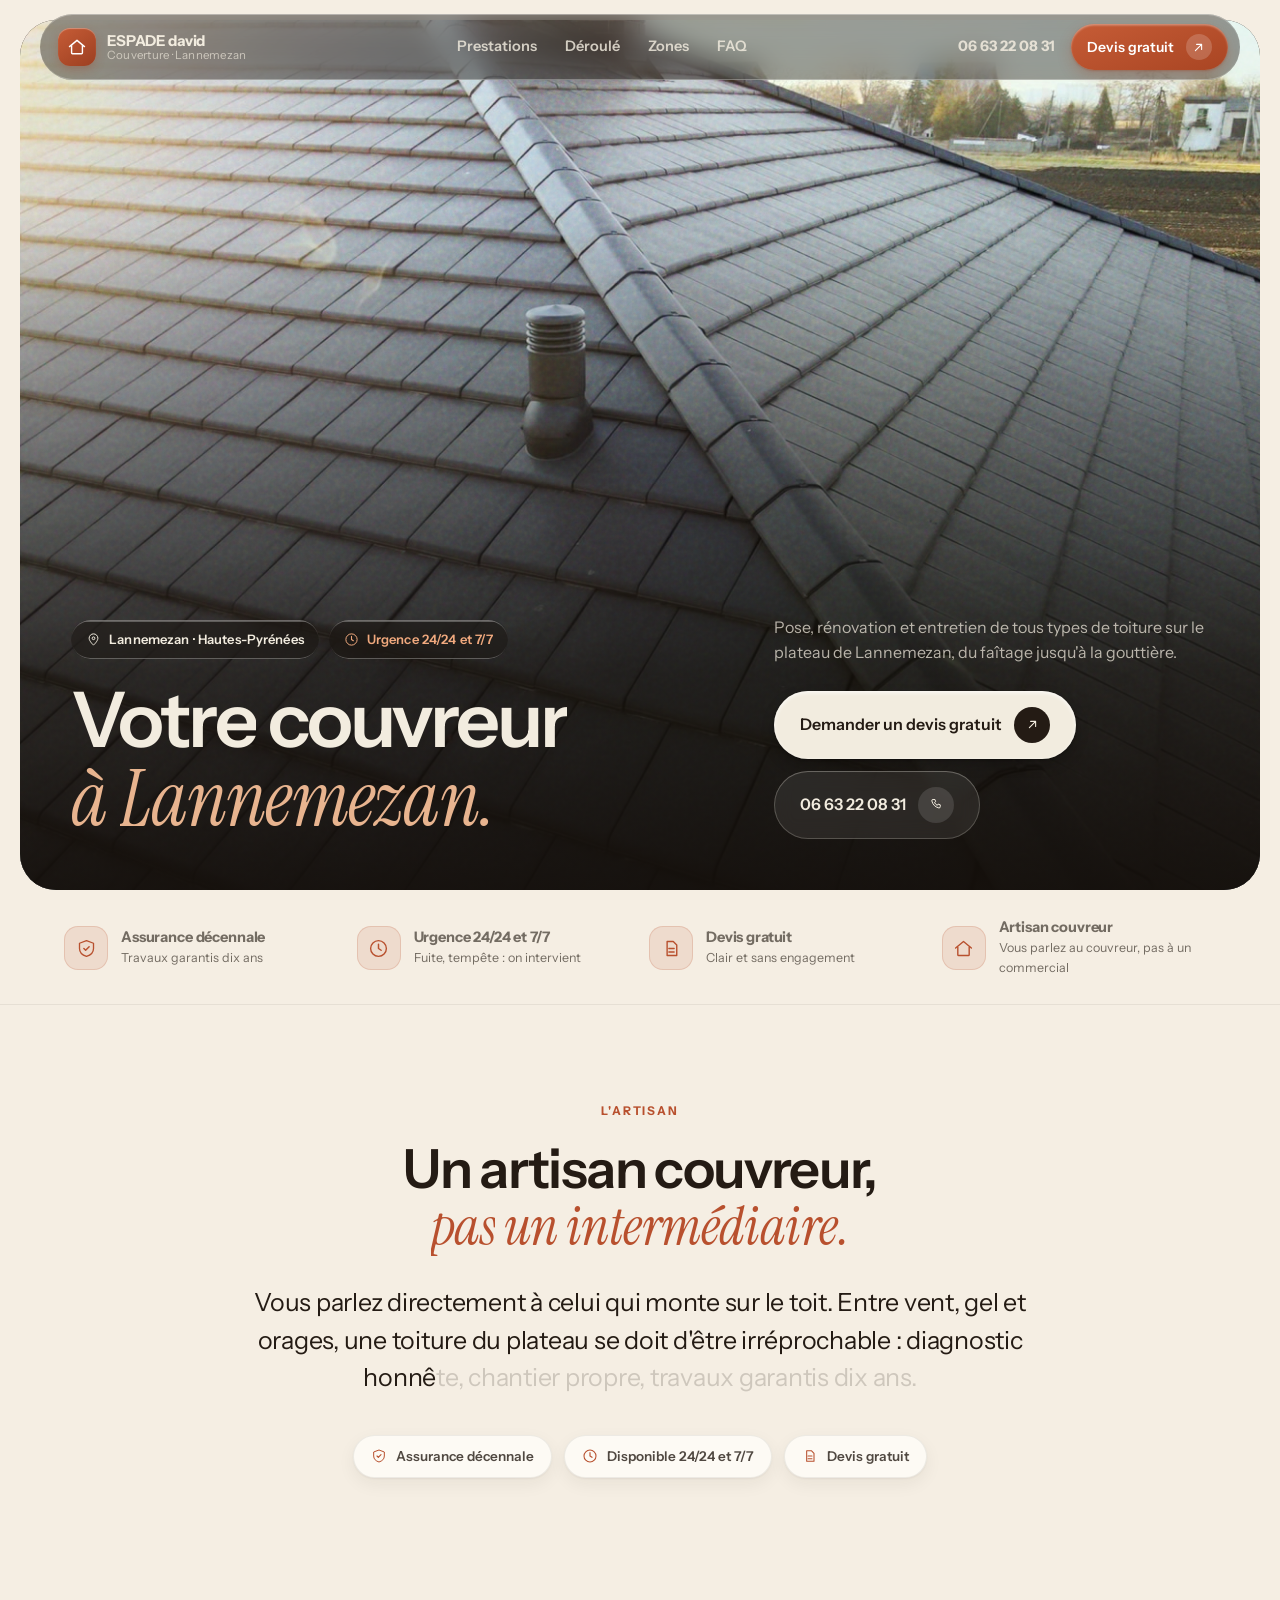
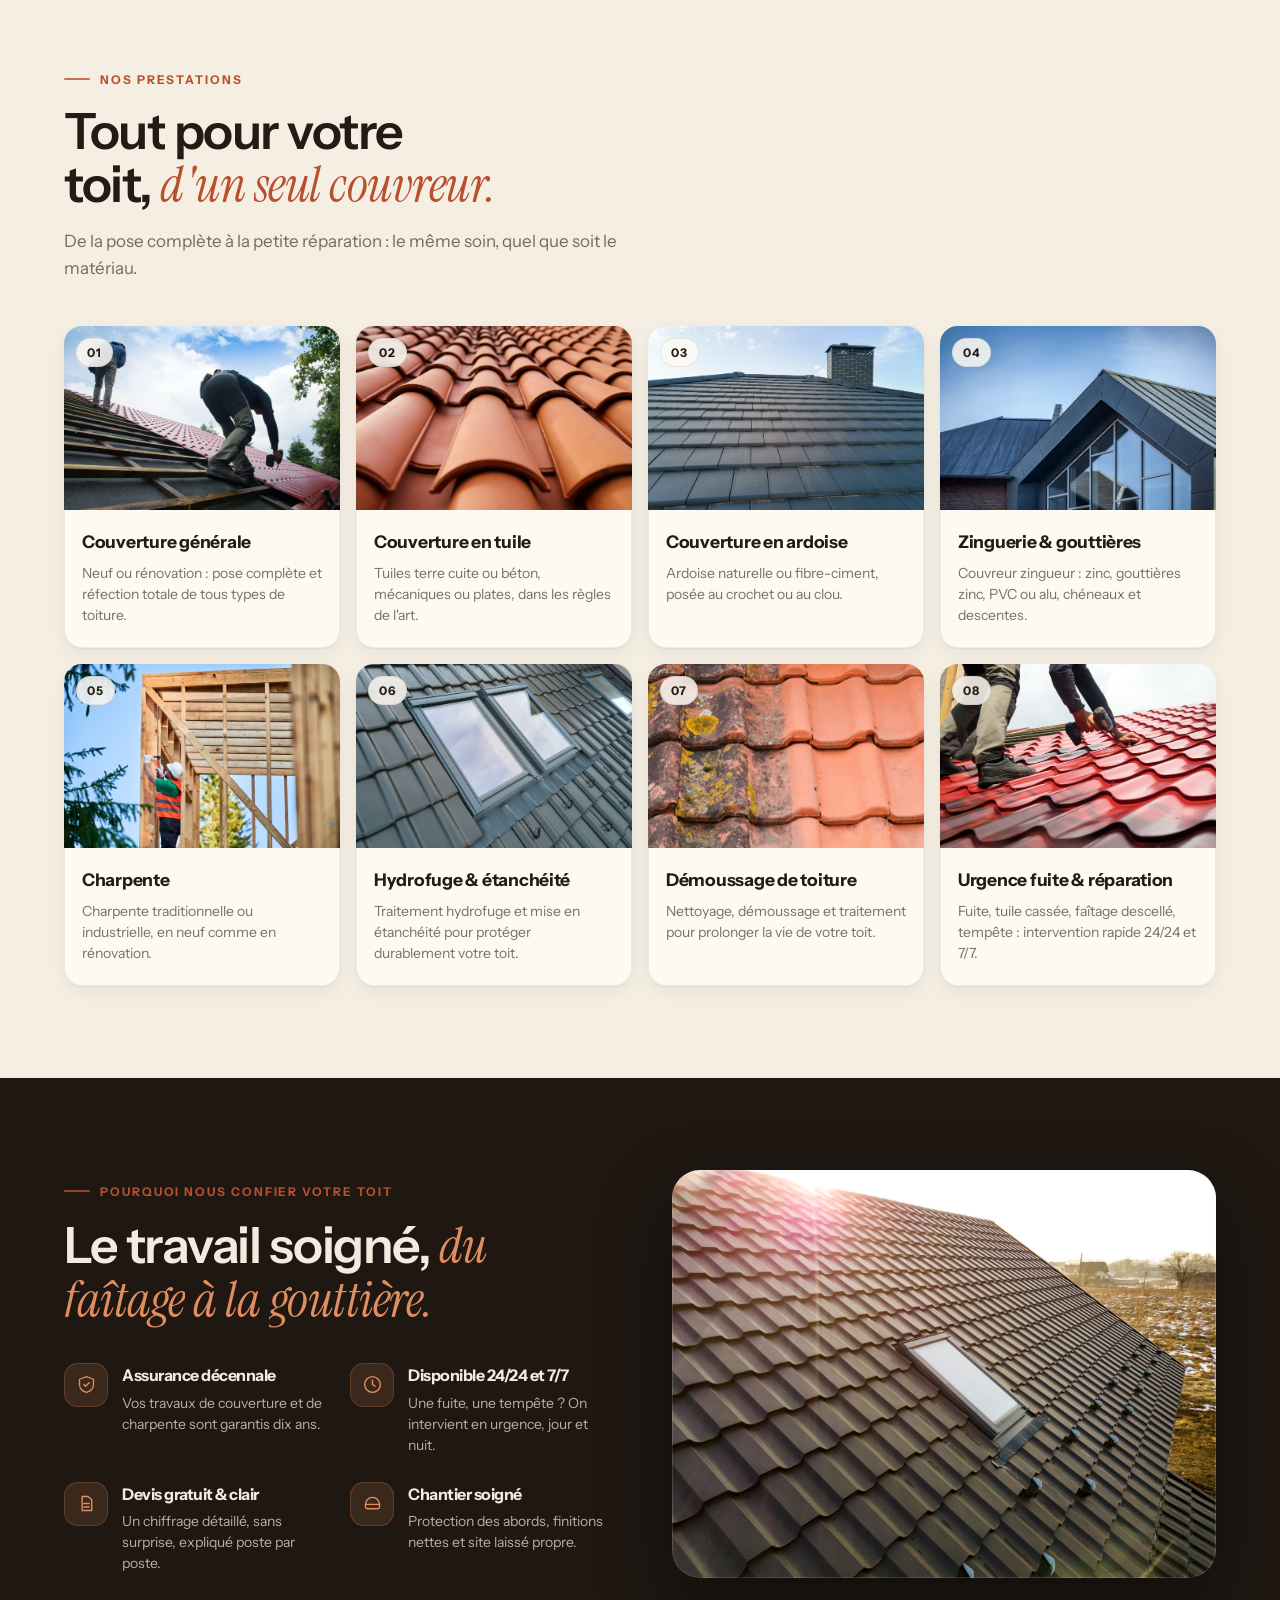
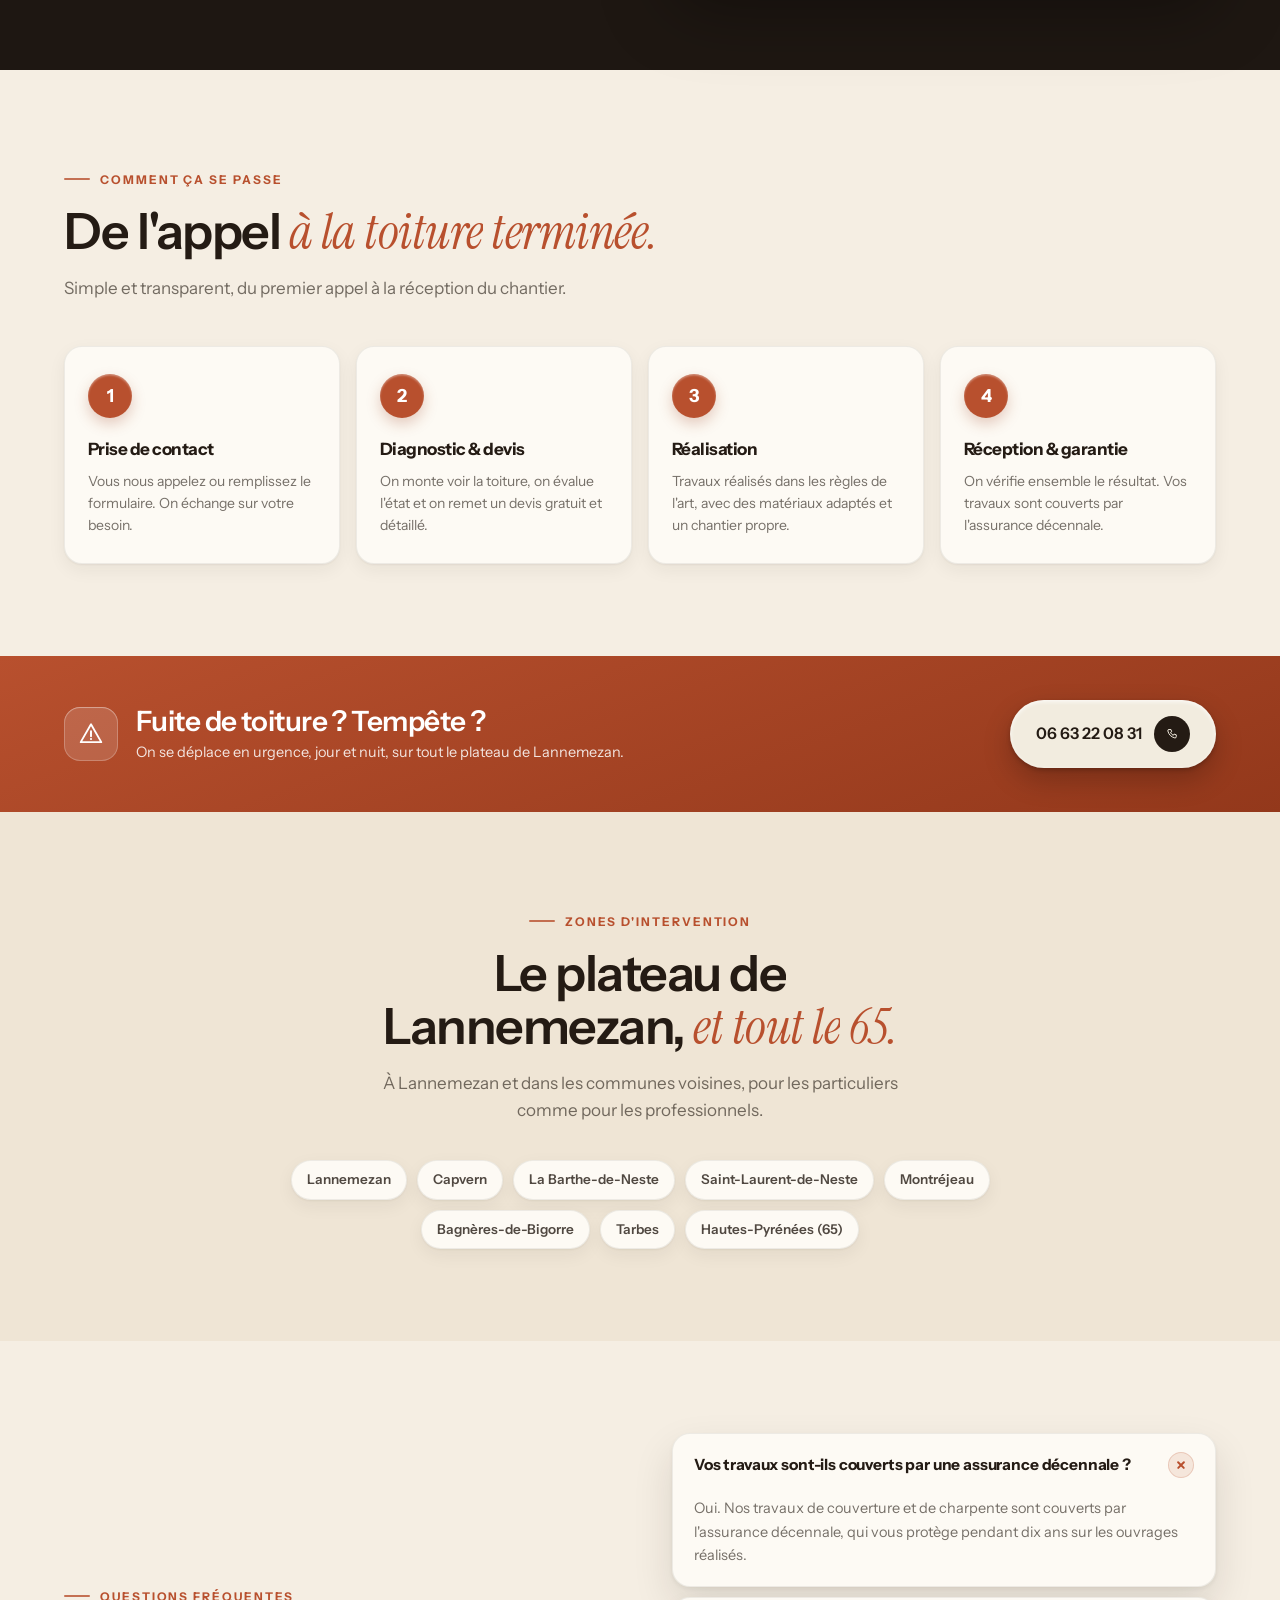
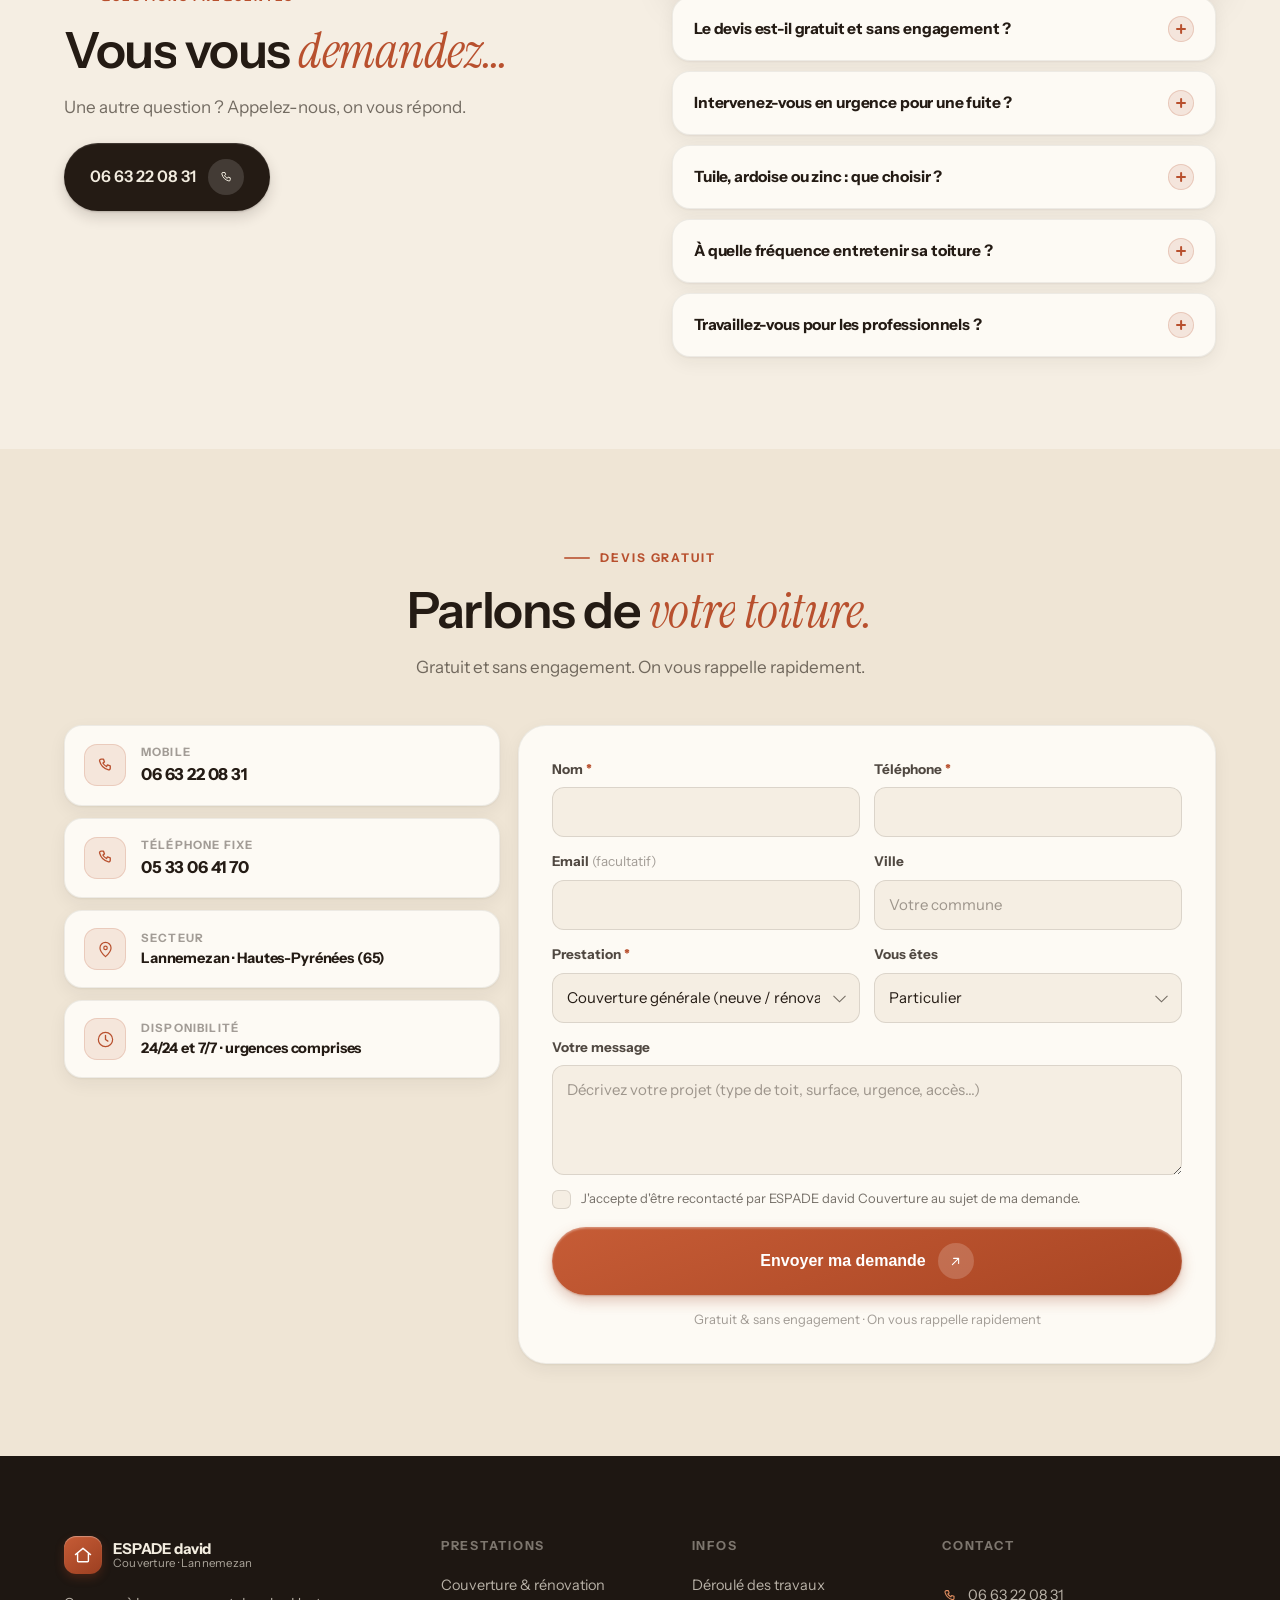
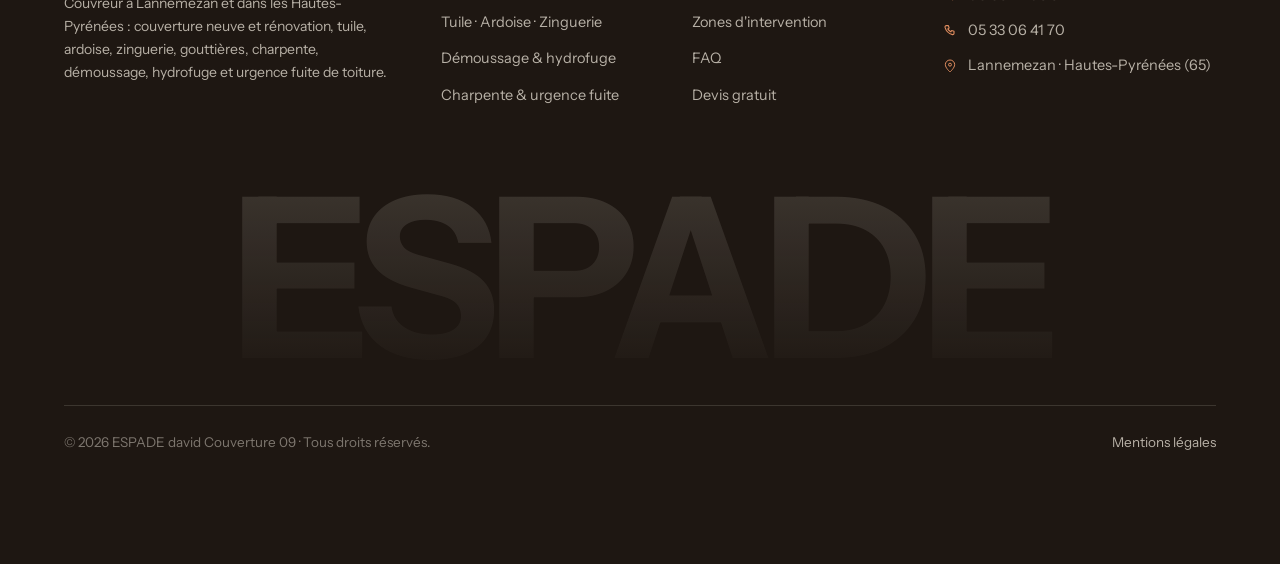
==== commit dc049b32: "Agencement : page plus scannable et directe Carte OSM retirée (zones = bandeau centré de communes), " ====
--- a/index.html
+++ b/index.html
@@ -139,7 +139,7 @@
         <h1 class="pullup">Votre couvreur <em>à Lannemezan.</em></h1>
       </div>
       <div class="hero-right">
-        <p class="hero-sub reveal d2">Couverture neuve et rénovation, tuile, ardoise, zinguerie, charpente et urgence fuite : ESPADE david Couverture pose et entretient tous types de toiture sur le plateau de Lannemezan, du faîtage jusqu'à la gouttière.</p>
+        <p class="hero-sub reveal d2">Pose, rénovation et entretien de tous types de toiture sur le plateau de Lannemezan, du faîtage jusqu'à la gouttière.</p>
         <div class="hero-cta reveal d3">
           <a href="#devis" class="btn btn-cream btn-lg">Demander un devis gratuit<span class="arrow"><svg viewBox="0 0 24 24" fill="none"><path d="M7 17 17 7M9 7h8v8" stroke="currentColor" stroke-width="1.7" stroke-linecap="round" stroke-linejoin="round"/></svg></span></a>
           <a href="tel:+33663220831" class="btn btn-glass btn-lg">06 63 22 08 31<span class="arrow"><svg viewBox="0 0 24 24" fill="none"><path d="M6.5 4h3l1.2 3.5-2 1.3a11 11 0 0 0 4.5 4.5l1.3-2 3.5 1.2v3a2 2 0 0 1-2.2 2A15.5 15.5 0 0 1 4.5 6.2 2 2 0 0 1 6.5 4Z" stroke="currentColor" stroke-width="1.6" stroke-linejoin="round"/></svg></span></a>
@@ -164,7 +164,7 @@
   <div class="wrap-narrow">
     <span class="eyebrow reveal">L'artisan</span>
     <h2 class="h-about pullup">Un artisan couvreur, <em>pas un intermédiaire.</em></h2>
-    <p class="about-reveal" id="about-reveal">Vous parlez directement à celui qui monte sur le toit. Sur le plateau de Lannemezan, entre vent, gel et orages, une toiture se doit d'être irréprochable : diagnostic honnête, matériaux de qualité, chantier propre et travaux couverts par l'assurance décennale.</p>
+    <p class="about-reveal" id="about-reveal">Vous parlez directement à celui qui monte sur le toit. Entre vent, gel et orages, une toiture du plateau se doit d'être irréprochable : diagnostic honnête, chantier propre, travaux garantis dix ans.</p>
     <div class="about-badges reveal d2">
       <span class="pill-badge"><svg viewBox="0 0 24 24" fill="none"><path d="M12 3 4 6v6c0 4.5 3.2 7.6 8 9 4.8-1.4 8-4.5 8-9V6l-8-3Z" stroke="currentColor" stroke-width="1.5" stroke-linejoin="round"/><path d="m9 12 2 2 4-4" stroke="currentColor" stroke-width="1.7" stroke-linecap="round" stroke-linejoin="round"/></svg>Assurance décennale</span>
       <span class="pill-badge"><svg viewBox="0 0 24 24" fill="none"><path d="M12 7v5l3 2" stroke="currentColor" stroke-width="1.7" stroke-linecap="round" stroke-linejoin="round"/><circle cx="12" cy="12" r="9" stroke="currentColor" stroke-width="1.6"/></svg>Disponible 24/24 et 7/7</span>
@@ -179,7 +179,7 @@
     <div class="sec-head reveal">
       <span class="eyebrow">Nos prestations</span>
       <h2 class="h-section pullup">Tout pour votre toit, <em>d'un seul couvreur.</em></h2>
-      <p class="lead">De la pose complète à la petite réparation, en passant par l'entretien : chaque toiture reçoit le même soin, quel que soit le matériau.</p>
+      <p class="lead">De la pose complète à la petite réparation : le même soin, quel que soit le matériau.</p>
     </div>
     <div class="svc">
       <a href="#devis" class="svc-card reveal">
@@ -275,7 +275,7 @@
     <div class="sec-head reveal">
       <span class="eyebrow">Comment ça se passe</span>
       <h2 class="h-section pullup">De l'appel <em>à la toiture terminée.</em></h2>
-      <p class="lead">Un déroulé simple et transparent, du premier contact à la réception du chantier.</p>
+      <p class="lead">Simple et transparent, du premier appel à la réception du chantier.</p>
     </div>
     <div class="steps">
       <div class="step reveal"><div class="n">1</div><h3>Prise de contact</h3><p>Vous nous appelez ou remplissez le formulaire. On échange sur votre besoin.</p></div>
@@ -302,24 +302,21 @@
 
 <!-- ZONES -->
 <section id="zones" class="section-pad section-raise">
-  <div class="wrap split">
-    <div class="reveal">
+  <div class="wrap">
+    <div class="sec-head center reveal" style="margin-bottom:36px">
       <span class="eyebrow">Zones d'intervention</span>
-      <h2 class="h-section pullup" style="margin-top:18px">Le plateau de Lannemezan, <em>et tout le 65.</em></h2>
-      <p class="lead" style="margin-top:16px">Nous intervenons à Lannemezan et dans les communes voisines des Hautes-Pyrénées, pour les particuliers comme pour les professionnels.</p>
-      <div class="zone-tags">
-        <span class="zone-tag">Lannemezan</span>
-        <span class="zone-tag">Capvern</span>
-        <span class="zone-tag">La Barthe-de-Neste</span>
-        <span class="zone-tag">Saint-Laurent-de-Neste</span>
-        <span class="zone-tag">Montréjeau</span>
-        <span class="zone-tag">Bagnères-de-Bigorre</span>
-        <span class="zone-tag">Tarbes</span>
-        <span class="zone-tag">Hautes-Pyrénées (65)</span>
-      </div>
-    </div>
-    <div class="zone-map reveal d2">
-      <iframe title="Zone d'intervention : Lannemezan et Hautes-Pyrénées (65)" loading="lazy" referrerpolicy="no-referrer-when-downgrade" src="https://www.openstreetmap.org/export/embed.html?bbox=-0.20%2C42.85%2C0.95%2C43.40&amp;layer=mapnik&amp;marker=43.1256%2C0.3836"></iframe>
+      <h2 class="h-section pullup">Le plateau de Lannemezan, <em>et tout le 65.</em></h2>
+      <p class="lead">À Lannemezan et dans les communes voisines, pour les particuliers comme pour les professionnels.</p>
+    </div>
+    <div class="zone-tags center reveal d1">
+      <span class="zone-tag">Lannemezan</span>
+      <span class="zone-tag">Capvern</span>
+      <span class="zone-tag">La Barthe-de-Neste</span>
+      <span class="zone-tag">Saint-Laurent-de-Neste</span>
+      <span class="zone-tag">Montréjeau</span>
+      <span class="zone-tag">Bagnères-de-Bigorre</span>
+      <span class="zone-tag">Tarbes</span>
+      <span class="zone-tag">Hautes-Pyrénées (65)</span>
     </div>
   </div>
 </section>
@@ -400,22 +397,6 @@
   </div>
 </section>
 
-<!-- CTA -->
-<section class="section-pad" style="padding-top:0">
-  <div class="wrap">
-    <div class="cta-inner reveal">
-      <img width="1200" height="800" src="assets/cta-toiture.jpg" alt="" aria-hidden="true" loading="lazy" />
-      <div class="cta-content">
-        <h2>Un projet de toiture ? <em>Parlons-en.</em></h2>
-        <p>Neuf, rénovation, réparation ou entretien : demandez votre devis gratuit.</p>
-        <div class="cta-actions">
-          <a href="#devis" class="btn btn-cream btn-lg">Demander un devis<span class="arrow"><svg viewBox="0 0 24 24" fill="none"><path d="M7 17 17 7M9 7h8v8" stroke="currentColor" stroke-width="1.7" stroke-linecap="round" stroke-linejoin="round"/></svg></span></a>
-          <a href="tel:+33663220831" class="btn btn-glass btn-lg">06 63 22 08 31<span class="arrow"><svg viewBox="0 0 24 24" fill="none"><path d="M6.5 4h3l1.2 3.5-2 1.3a11 11 0 0 0 4.5 4.5l1.3-2 3.5 1.2v3a2 2 0 0 1-2.2 2A15.5 15.5 0 0 1 4.5 6.2 2 2 0 0 1 6.5 4Z" stroke="currentColor" stroke-width="1.6" stroke-linejoin="round"/></svg></span></a>
-        </div>
-      </div>
-    </div>
-  </div>
-</section>
 </main>
 
 <!-- FOOTER -->
--- a/assets/styles.css
+++ b/assets/styles.css
@@ -54,7 +54,7 @@
 
 .wrap{max-width:1200px;margin:0 auto;padding:0 24px}
 .wrap-narrow{max-width:840px;margin:0 auto;padding:0 24px}
-.section-pad{padding:104px 0}
+.section-pad{padding:92px 0}
 .section-raise{background:var(--paper-2)}
 
 /* ---------- Glass (pour surfaces posées sur la vidéo) ---------- */
@@ -91,7 +91,7 @@
 .h-section{font-size:clamp(30px,4.2vw,50px);line-height:1.06;margin-top:16px}
 .h-about{font-size:clamp(30px,4.4vw,54px);line-height:1.06;margin-top:18px}
 .lead{color:var(--ink-60);font-size:17px;max-width:560px;margin-top:16px}
-.sec-head{max-width:680px;margin-bottom:52px}
+.sec-head{max-width:680px;margin-bottom:44px}
 .sec-head.center{margin-left:auto;margin-right:auto;text-align:center}
 .sec-head.center .lead{margin-left:auto;margin-right:auto}
 
@@ -414,19 +414,10 @@
 
 /* ---------- Zones ---------- */
 .zone-tags{display:flex;flex-wrap:wrap;gap:10px;margin-top:28px}
+.zone-tags.center{justify-content:center;margin-top:0;max-width:760px;margin-inline:auto}
 .zone-tag{
   font-size:13.5px;font-weight:600;padding:9px 16px;border-radius:999px;
   background:var(--card);box-shadow:var(--shadow-card),inset 0 0 0 1px var(--line-soft);color:var(--ink-80);
-}
-.zone-map{
-  border-radius:var(--r-lg);overflow:hidden;position:relative;
-  box-shadow:var(--shadow-card-hover);
-  background:var(--card);
-}
-.zone-map iframe{width:100%;height:100%;min-height:420px;border:0;display:block;filter:sepia(.18) saturate(.75)}
-.zone-map::after{
-  content:'';position:absolute;inset:0;border-radius:inherit;pointer-events:none;
-  box-shadow:inset 0 0 0 1px rgba(36,27,20,.1);
 }
 
 /* ---------- FAQ ---------- */
@@ -532,27 +523,6 @@
 .form-success a{color:var(--accent-deep);font-weight:700}
 .form-error{background:var(--accent-soft);box-shadow:inset 0 0 0 1px rgba(184,80,46,.3);color:var(--accent-deep)}
 .form-error a{color:var(--accent-deep);font-weight:700}
-
-/* ---------- CTA ---------- */
-.cta-inner{
-  position:relative;border-radius:var(--r-xl);overflow:hidden;
-  padding:clamp(48px,7vw,96px) clamp(24px,5vw,72px);
-  text-align:center;color:var(--cream);
-}
-.cta-inner>img{position:absolute;inset:0;width:100%;height:100%;object-fit:cover}
-.cta-inner::before{
-  content:'';position:absolute;inset:0;
-  background:linear-gradient(180deg,rgba(20,15,11,.62) 0%,rgba(20,15,11,.7) 45%,rgba(20,15,11,.88) 100%);
-}
-.cta-inner::after{
-  content:'';position:absolute;inset:0;border-radius:inherit;pointer-events:none;
-  box-shadow:inset 0 0 0 1px rgba(242,236,223,.16),inset 0 1px 1px rgba(255,255,255,.14);
-}
-.cta-content{position:relative;z-index:2}
-.cta-content h2{font-size:clamp(30px,4.4vw,54px);line-height:1.05;letter-spacing:-.035em}
-.cta-content h2 em{color:#E8B48F}
-.cta-content p{color:var(--cream-70);margin:16px auto 0;max-width:480px;font-size:16.5px}
-.cta-actions{display:flex;flex-wrap:wrap;justify-content:center;gap:12px;margin-top:30px}
 
 /* ---------- Footer ---------- */
 .footer{background:var(--coal);color:var(--cream);padding:80px 0 110px;position:relative;overflow:hidden}
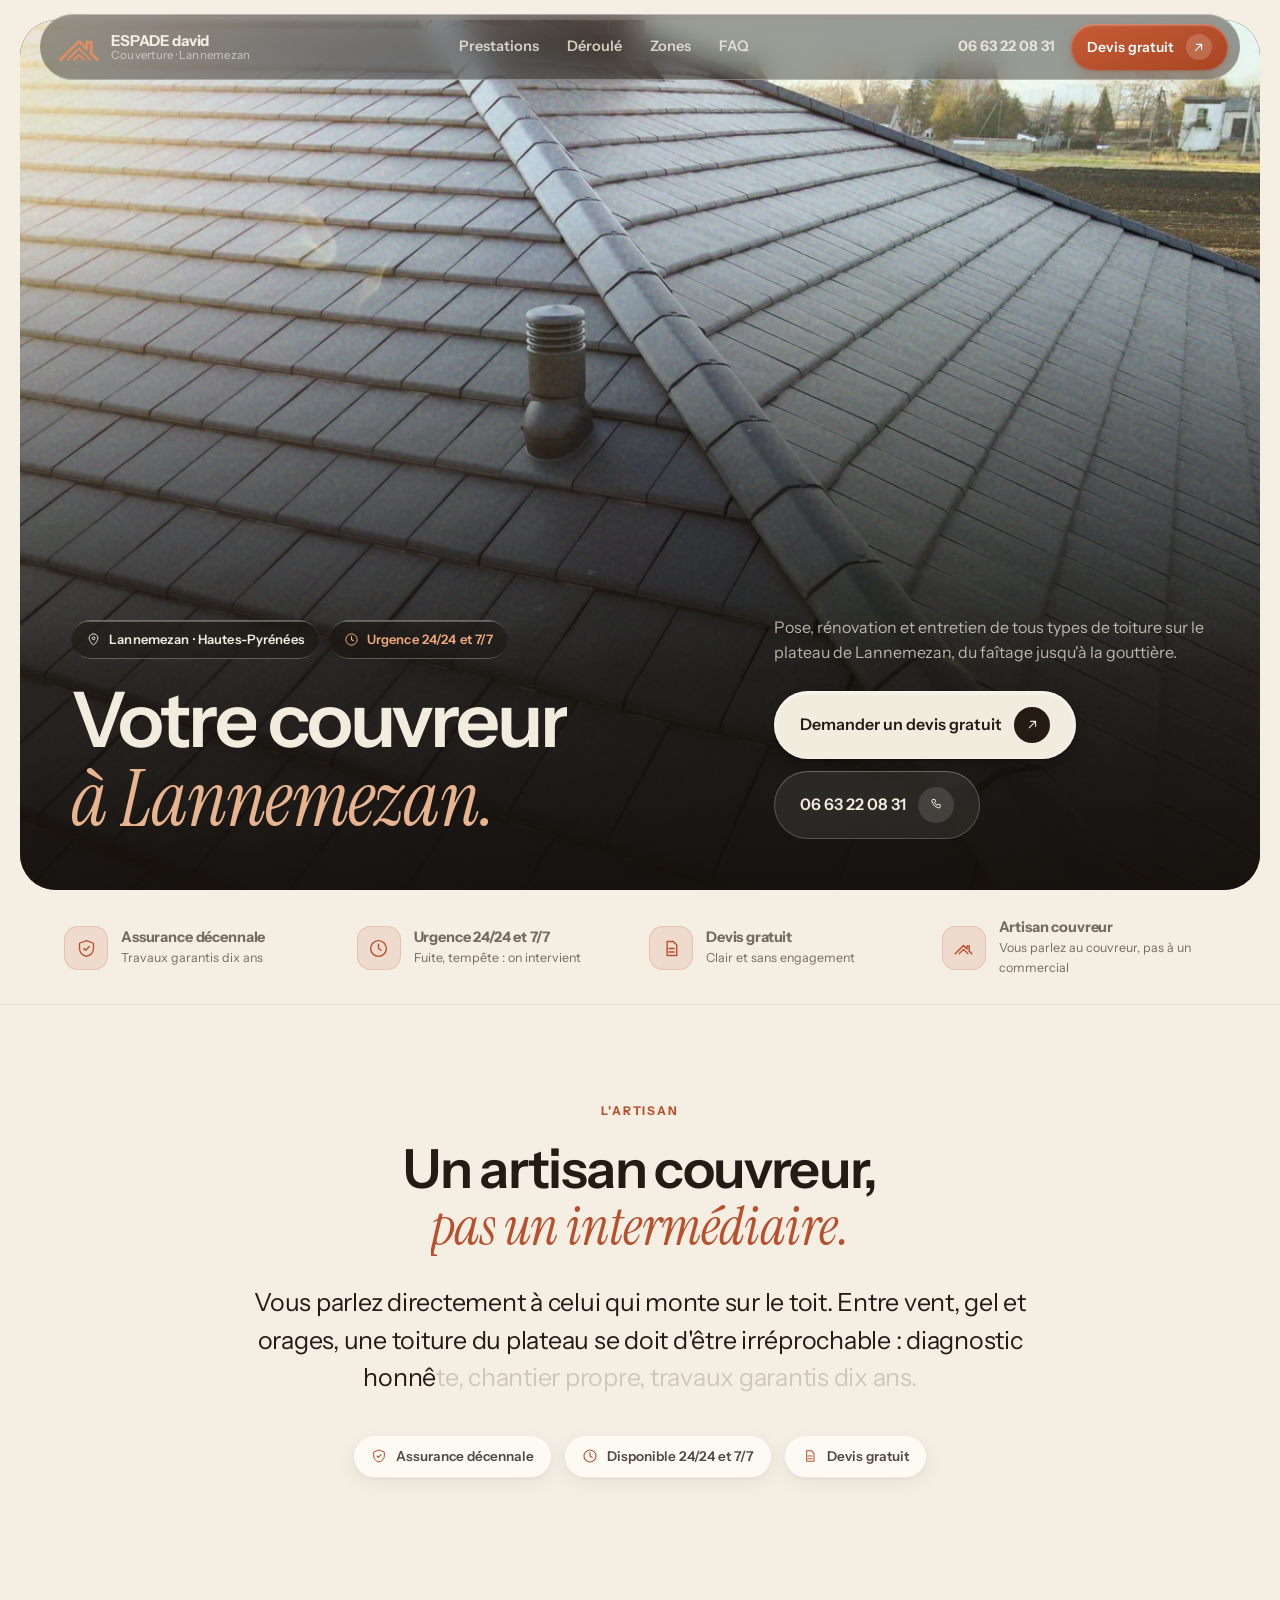
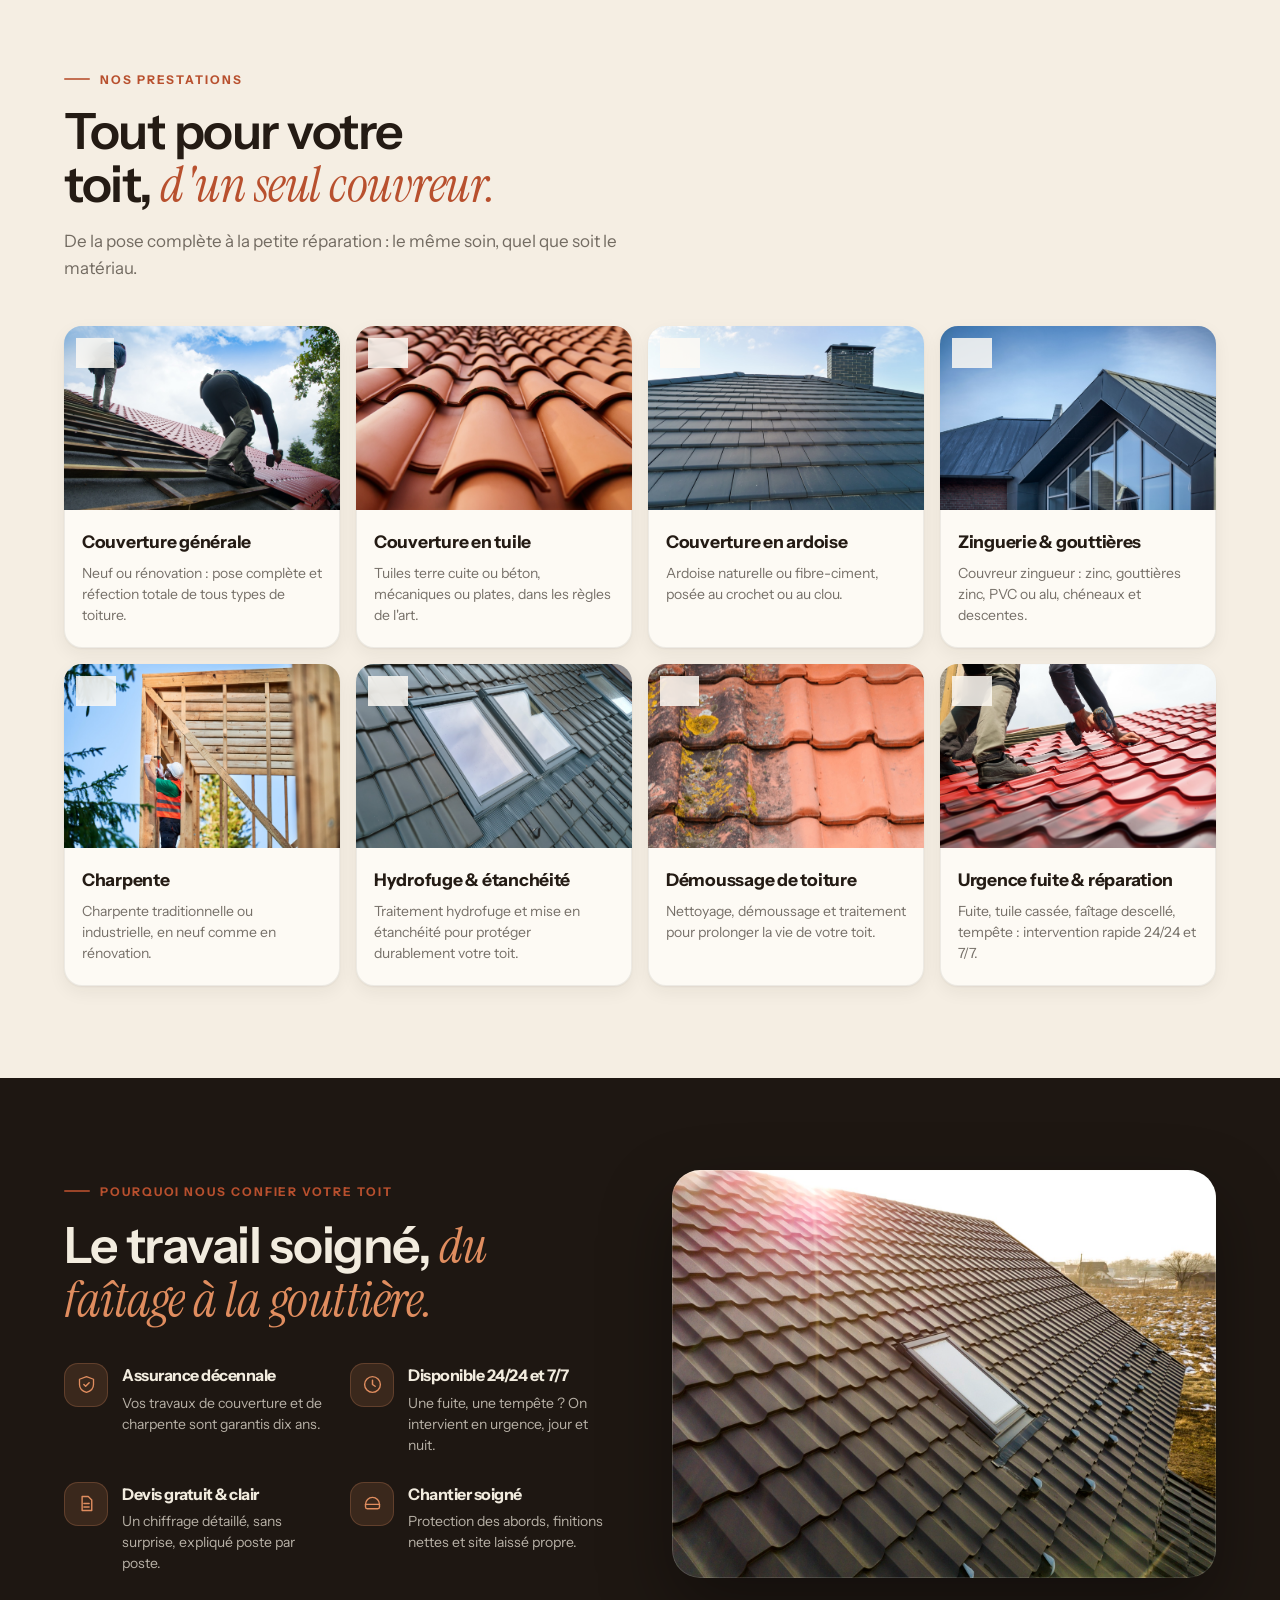
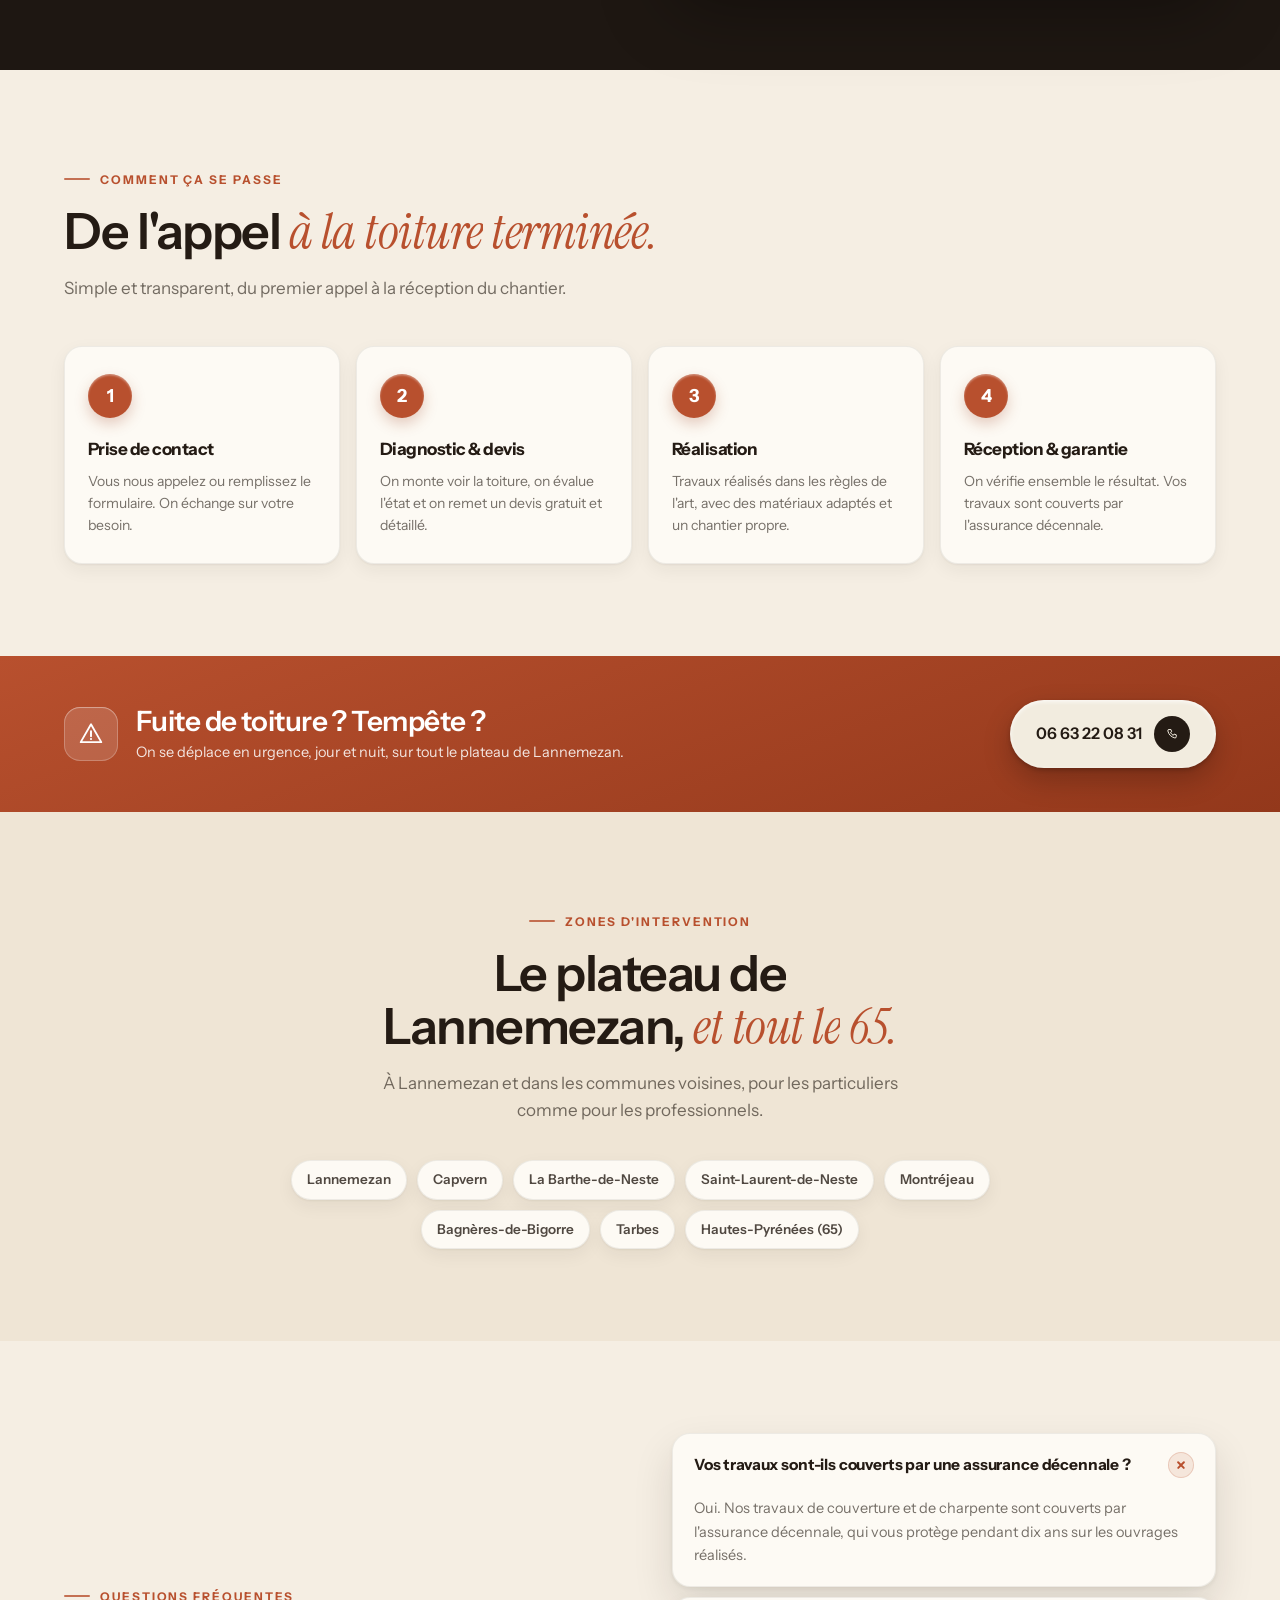
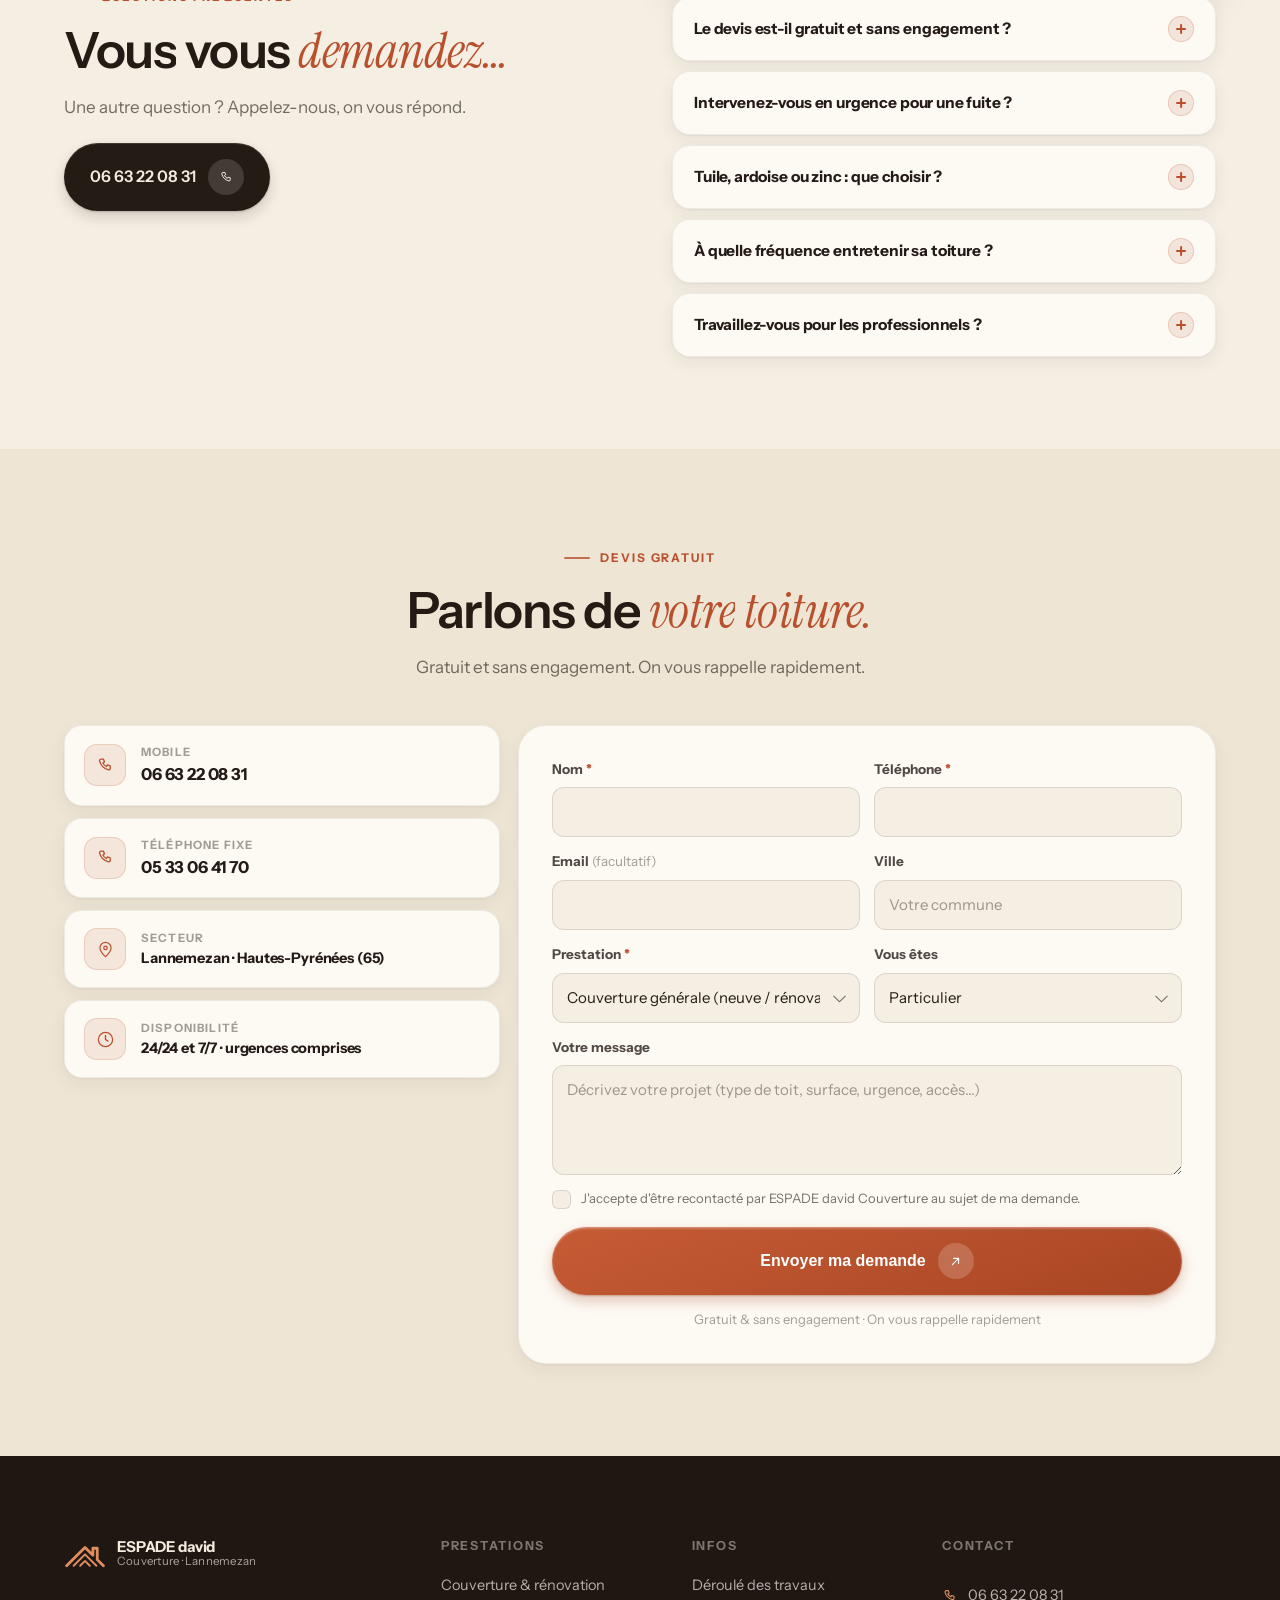
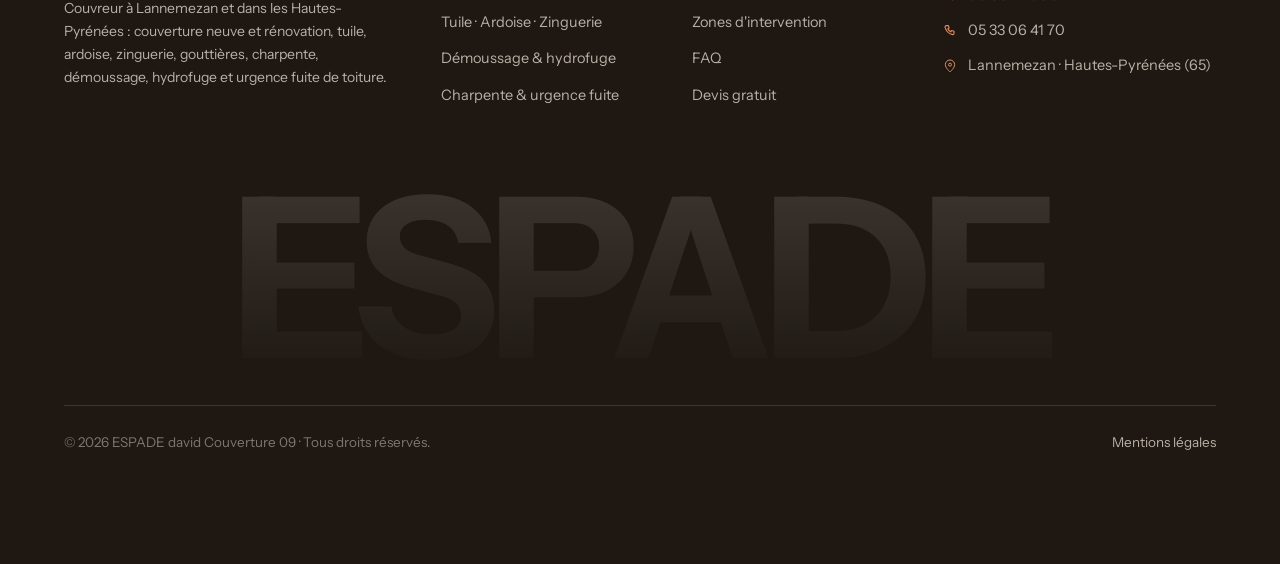
==== commit f0f441a3: "Nouveau logo : pignon de toit avec cheminée et lignes de tuiles Marque à trait continu, flat, sans c" ====
--- a/index.html
+++ b/index.html
@@ -91,7 +91,7 @@
 <div class="nav-shell">
   <nav class="nav glass" aria-label="Navigation principale">
     <a href="/" class="brand" aria-label="ESPADE david Couverture, accueil">
-      <span class="brand-mark"><svg viewBox="0 0 24 24" fill="none"><path d="M3 11.5 12 4l9 7.5" stroke="currentColor" stroke-width="1.7" stroke-linecap="round" stroke-linejoin="round"/><path d="M5.5 10v9a1 1 0 0 0 1 1h11a1 1 0 0 0 1-1v-9" stroke="currentColor" stroke-width="1.7" stroke-linejoin="round"/></svg></span>
+      <span class="brand-mark"><svg viewBox="0 0 48 40" fill="none"><path d="M3 34 24 13l9 9v-8h5v13l7 7" stroke="currentColor" stroke-width="3.2" stroke-linecap="round" stroke-linejoin="round"/><path d="M11 34 24 21l13 13" stroke="currentColor" stroke-width="2.2" stroke-linecap="round" stroke-linejoin="round"/><path d="M18.5 34 24 28.5l5.5 5.5" stroke="currentColor" stroke-width="2.2" stroke-linecap="round" stroke-linejoin="round"/></svg></span>
       <span class="brand-txt"><b>ESPADE david</b><span class="bd">Couverture · Lannemezan</span></span>
     </a>
     <div class="nav-links">
@@ -155,7 +155,7 @@
     <div class="trust-item reveal"><span class="ic"><svg viewBox="0 0 24 24" fill="none"><path d="M12 3 4 6v6c0 4.5 3.2 7.6 8 9 4.8-1.4 8-4.5 8-9V6l-8-3Z" stroke="currentColor" stroke-width="1.5" stroke-linejoin="round"/><path d="m9 12 2 2 4-4" stroke="currentColor" stroke-width="1.7" stroke-linecap="round" stroke-linejoin="round"/></svg></span><span><b>Assurance décennale</b><span>Travaux garantis dix ans</span></span></div>
     <div class="trust-item reveal d1"><span class="ic"><svg viewBox="0 0 24 24" fill="none"><path d="M12 7v5l3 2" stroke="currentColor" stroke-width="1.7" stroke-linecap="round" stroke-linejoin="round"/><circle cx="12" cy="12" r="9" stroke="currentColor" stroke-width="1.6"/></svg></span><span><b>Urgence 24/24 et 7/7</b><span>Fuite, tempête : on intervient</span></span></div>
     <div class="trust-item reveal d2"><span class="ic"><svg viewBox="0 0 24 24" fill="none"><path d="M7 4h7l4 4v12H7z" stroke="currentColor" stroke-width="1.6" stroke-linejoin="round"/><path d="M9 12h6M9 16h6" stroke="currentColor" stroke-width="1.6" stroke-linecap="round"/></svg></span><span><b>Devis gratuit</b><span>Clair et sans engagement</span></span></div>
-    <div class="trust-item reveal d3"><span class="ic"><svg viewBox="0 0 24 24" fill="none"><path d="M3 11.5 12 4l9 7.5" stroke="currentColor" stroke-width="1.6" stroke-linecap="round" stroke-linejoin="round"/><path d="M5.5 10v9a1 1 0 0 0 1 1h11a1 1 0 0 0 1-1v-9" stroke="currentColor" stroke-width="1.6" stroke-linejoin="round"/></svg></span><span><b>Artisan couvreur</b><span>Vous parlez au couvreur, pas à un commercial</span></span></div>
+    <div class="trust-item reveal d3"><span class="ic"><svg viewBox="0 0 24 24" fill="none"><path d="M2.5 18 12 8.5l4 4V9h2.5v6l3 3" stroke="currentColor" stroke-width="1.7" stroke-linecap="round" stroke-linejoin="round"/><path d="M7 18l5-5 5 5" stroke="currentColor" stroke-width="1.4" stroke-linecap="round" stroke-linejoin="round"/></svg></span><span><b>Artisan couvreur</b><span>Vous parlez au couvreur, pas à un commercial</span></span></div>
   </div>
 </div>
 
@@ -404,7 +404,7 @@
   <div class="wrap">
     <div class="footer-grid">
       <div class="fbrand">
-        <div class="brand"><span class="brand-mark"><svg viewBox="0 0 24 24" fill="none"><path d="M3 11.5 12 4l9 7.5" stroke="currentColor" stroke-width="1.7" stroke-linecap="round" stroke-linejoin="round"/><path d="M5.5 10v9a1 1 0 0 0 1 1h11a1 1 0 0 0 1-1v-9" stroke="currentColor" stroke-width="1.7" stroke-linejoin="round"/></svg></span><span class="brand-txt"><b>ESPADE david</b><span class="bd">Couverture · Lannemezan</span></span></div>
+        <div class="brand"><span class="brand-mark"><svg viewBox="0 0 48 40" fill="none"><path d="M3 34 24 13l9 9v-8h5v13l7 7" stroke="currentColor" stroke-width="3.2" stroke-linecap="round" stroke-linejoin="round"/><path d="M11 34 24 21l13 13" stroke="currentColor" stroke-width="2.2" stroke-linecap="round" stroke-linejoin="round"/><path d="M18.5 34 24 28.5l5.5 5.5" stroke="currentColor" stroke-width="2.2" stroke-linecap="round" stroke-linejoin="round"/></svg></span><span class="brand-txt"><b>ESPADE david</b><span class="bd">Couverture · Lannemezan</span></span></div>
         <p>Couvreur à Lannemezan et dans les Hautes-Pyrénées : couverture neuve et rénovation, tuile, ardoise, zinguerie, gouttières, charpente, démoussage, hydrofuge et urgence fuite de toiture.</p>
       </div>
       <div><h4>Prestations</h4><ul>
--- a/assets/styles.css
+++ b/assets/styles.css
@@ -205,12 +205,13 @@
 body.nav-light .nav::before{opacity:0}
 .brand{display:inline-flex;align-items:center;gap:11px}
 .brand-mark{
-  width:38px;height:38px;border-radius:12px;flex:0 0 auto;
-  background:linear-gradient(145deg,#C65C36,#9C3F21);
-  display:inline-flex;align-items:center;justify-content:center;color:#fff;
-  box-shadow:inset 0 1px 1px rgba(255,255,255,.35),0 4px 10px rgba(156,63,33,.3);
-}
-.brand-mark svg{width:20px;height:20px}
+  width:42px;height:35px;flex:0 0 auto;
+  display:inline-flex;align-items:center;justify-content:center;
+  color:#E08D5F;
+  transition:color .4s var(--ease);
+}
+body.nav-light .nav .brand-mark{color:var(--accent)}
+.brand-mark svg{width:100%;height:100%}
 .brand-txt{display:flex;flex-direction:column;line-height:1.15}
 .brand-txt b{font-size:15px;font-weight:700;letter-spacing:-.01em}
 .brand-txt .bd{font-size:11.5px;opacity:.66;letter-spacing:.02em}
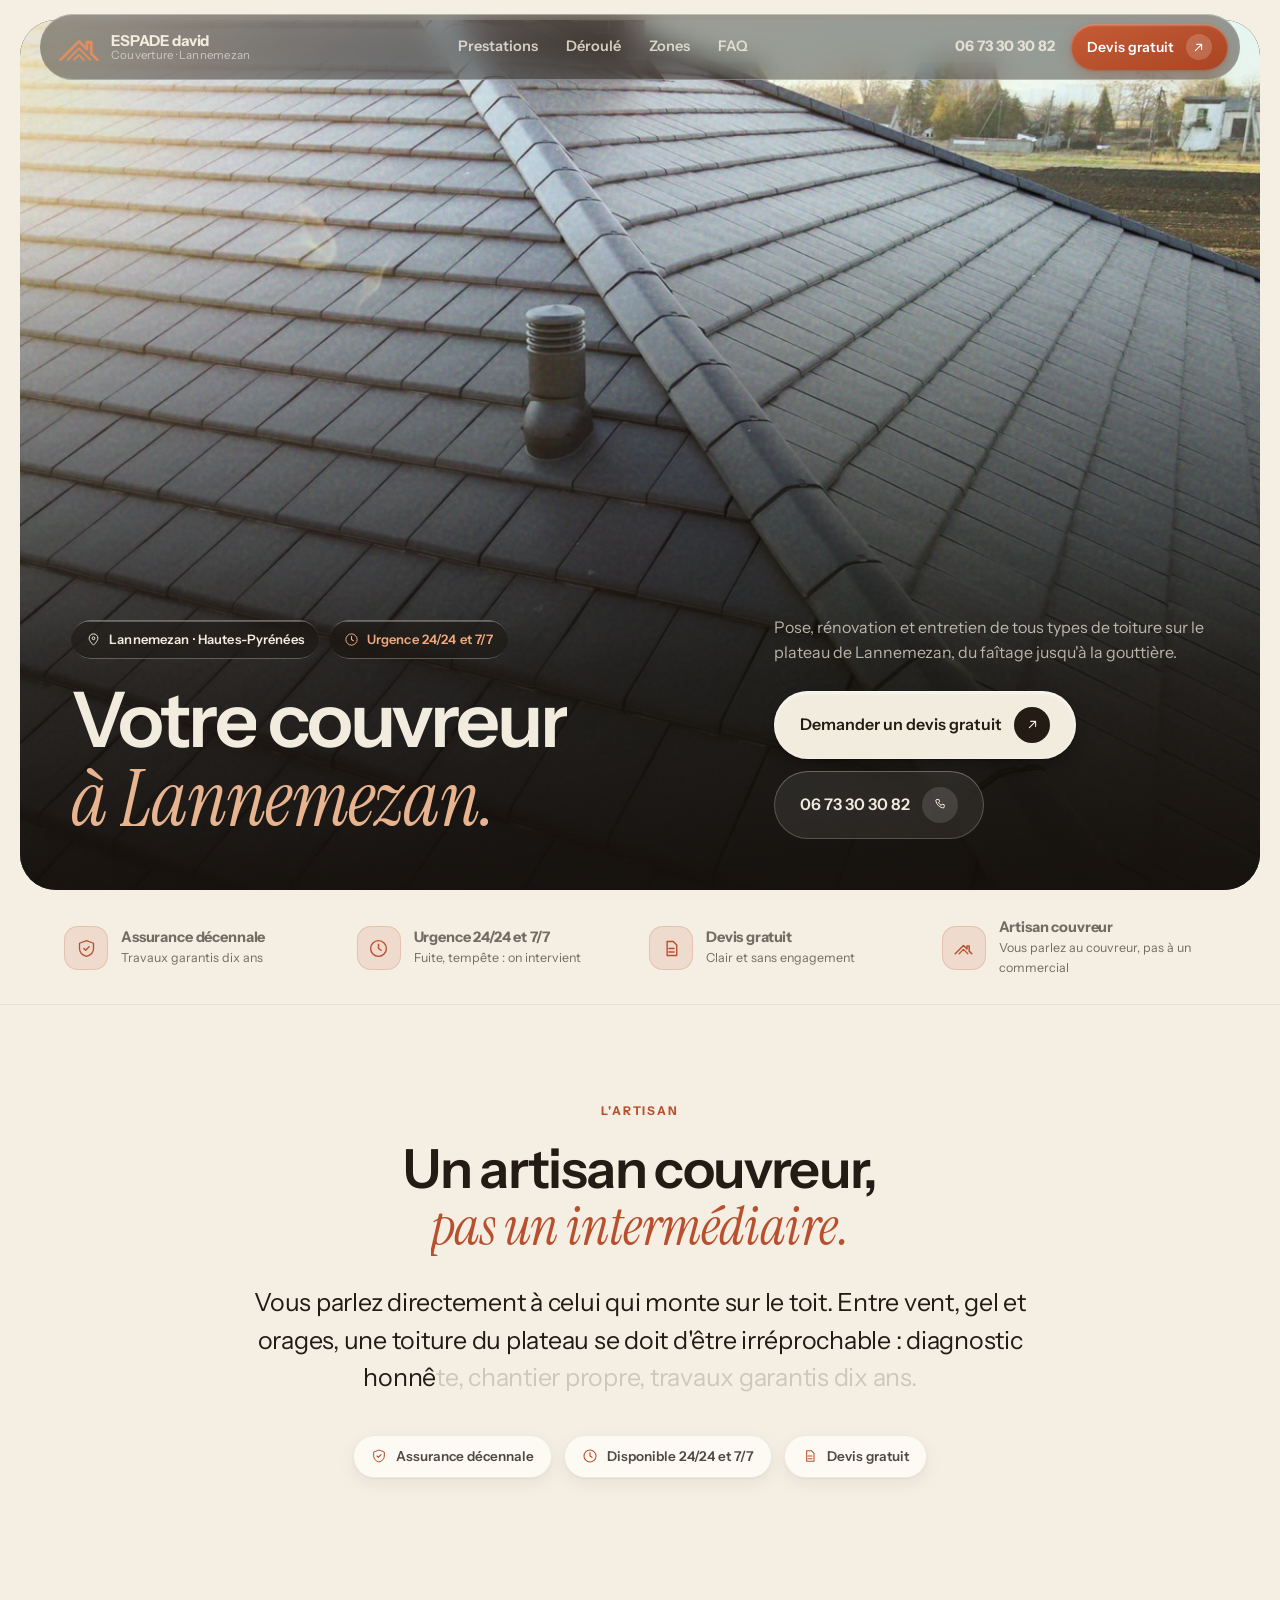
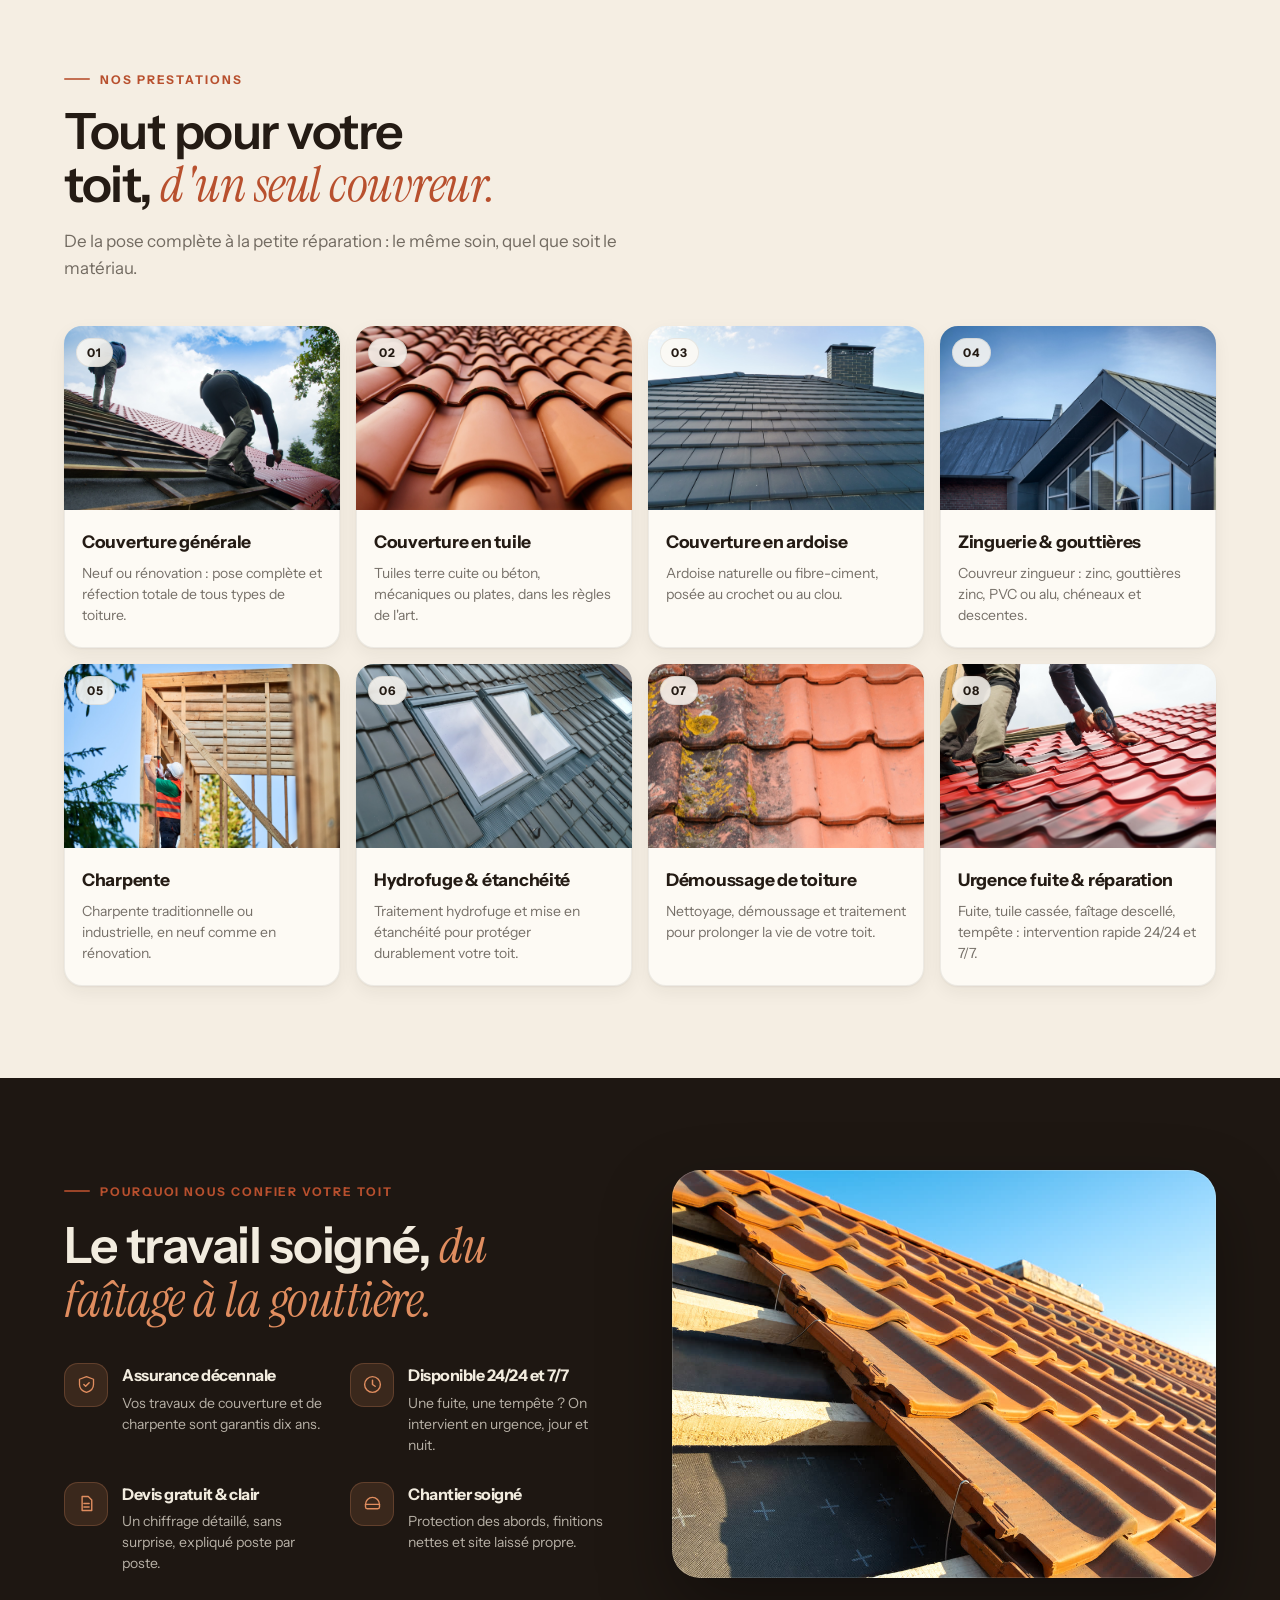
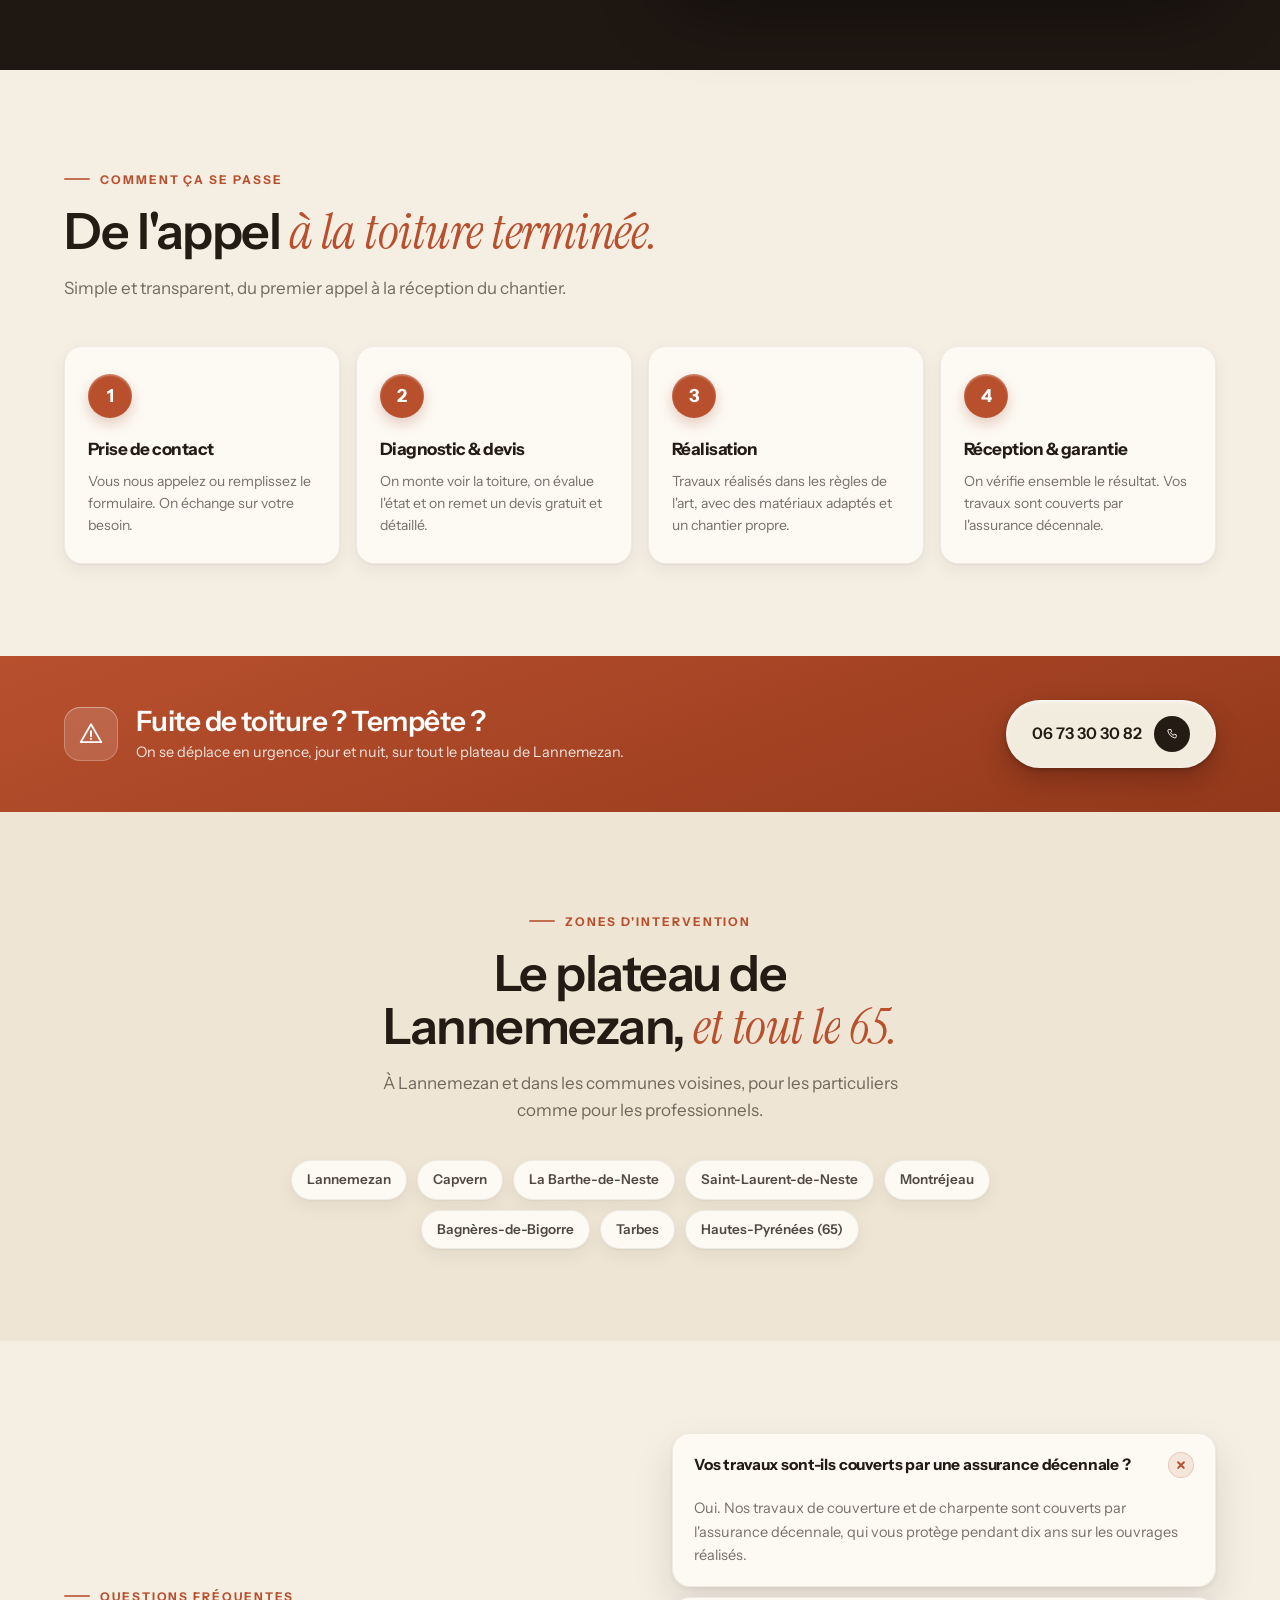
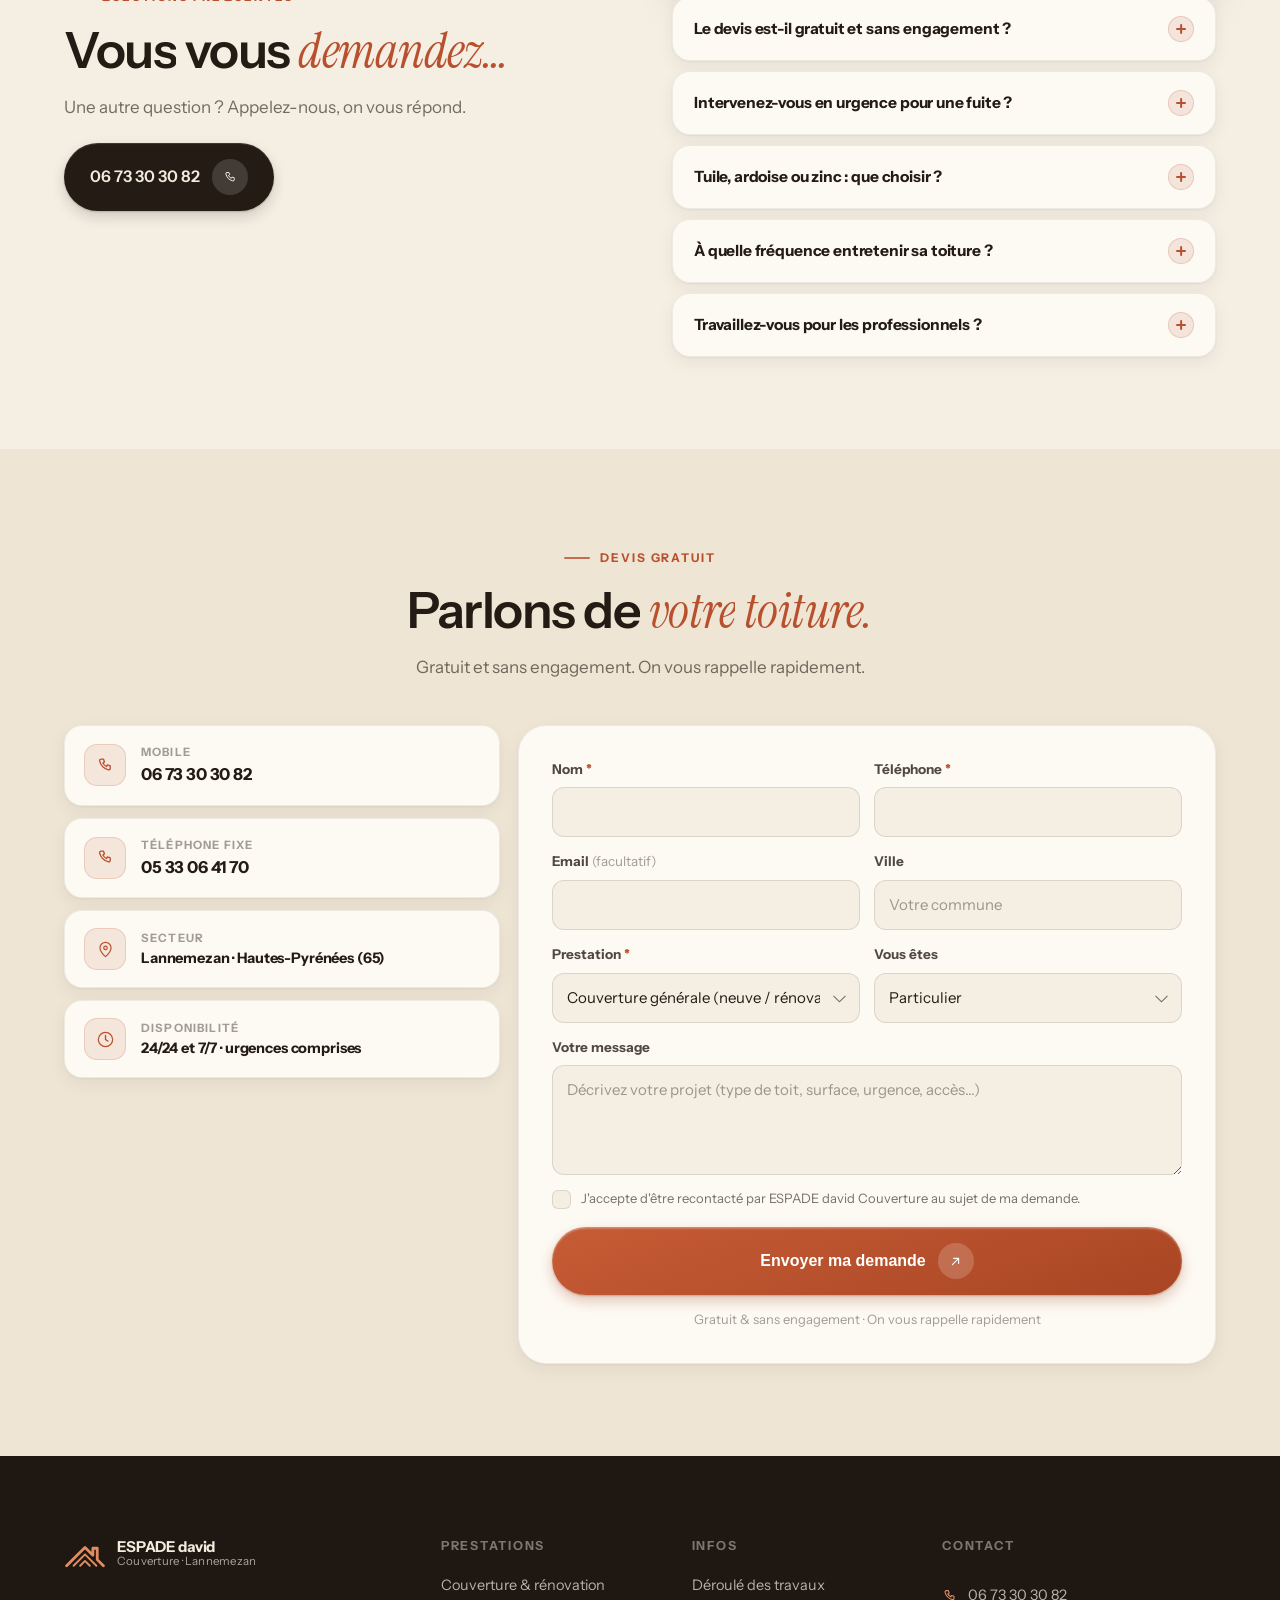
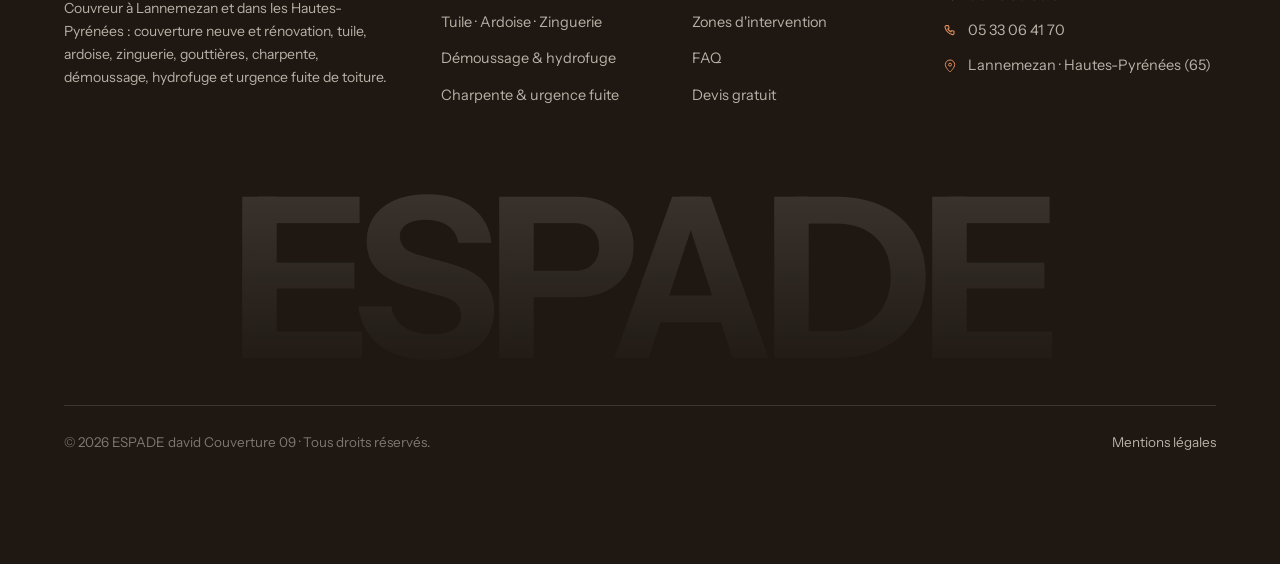
==== commit 8b5850ee: "Image travail soigné : pose de tuiles terre cuite + numéro 06 73 30 30 82 Photo de chantier réelle (" ====
--- a/index.html
+++ b/index.html
@@ -4,7 +4,7 @@
 <meta charset="UTF-8" />
 <meta name="viewport" content="width=device-width, initial-scale=1" />
 <title>Couvreur à Lannemezan (65) : couverture, zinguerie, charpente & urgence fuite</title>
-<meta name="description" content="ESPADE david Couverture, votre spécialiste en toiture à Lannemezan et dans les Hautes-Pyrénées : couverture neuve et rénovation, tuile, ardoise, zinguerie et gouttières, charpente, démoussage, hydrofuge et urgence fuite 24/24 et 7/7. Devis gratuit. ☎ 06 63 22 08 31" />
+<meta name="description" content="ESPADE david Couverture, votre spécialiste en toiture à Lannemezan et dans les Hautes-Pyrénées : couverture neuve et rénovation, tuile, ardoise, zinguerie et gouttières, charpente, démoussage, hydrofuge et urgence fuite 24/24 et 7/7. Devis gratuit. ☎ 06 73 30 30 82" />
 <meta name="robots" content="index, follow" />
 <!-- ⚠️ DOMAINE : rc-couverture-65.fr = hypothèse à confirmer avec le client avant mise en ligne (canonical, og, sitemap, robots, schema). -->
 <link rel="canonical" href="https://www.rc-couverture-65.fr/" />
@@ -36,7 +36,7 @@
   "@id": "https://www.rc-couverture-65.fr/#business",
   "name": "ESPADE david Couverture 09",
   "url": "https://www.rc-couverture-65.fr/",
-  "telephone": "+33663220831",
+  "telephone": "+33673303082",
   "image": "https://www.rc-couverture-65.fr/assets/hero-poster.jpg",
   "priceRange": "€€",
   "currenciesAccepted": "EUR",
@@ -101,7 +101,7 @@
       <a href="#faq">FAQ</a>
     </div>
     <div class="nav-cta">
-      <a href="tel:+33663220831" class="nav-phone">06 63 22 08 31</a>
+      <a href="tel:+33673303082" class="nav-phone">06 73 30 30 82</a>
       <a href="#devis" class="btn btn-accent btn-sm">Devis gratuit<span class="arrow"><svg viewBox="0 0 24 24" fill="none"><path d="M7 17 17 7M9 7h8v8" stroke="currentColor" stroke-width="1.7" stroke-linecap="round" stroke-linejoin="round"/></svg></span></a>
     </div>
     <button class="nav-toggle" aria-label="Ouvrir le menu" aria-expanded="false"><span></span></button>
@@ -113,7 +113,7 @@
   <a href="#etapes">Déroulé des travaux</a>
   <a href="#zones">Zones d'intervention</a>
   <a href="#faq">FAQ</a>
-  <a href="tel:+33663220831" class="btn btn-glass btn-block">06 63 22 08 31<span class="arrow"><svg viewBox="0 0 24 24" fill="none"><path d="M6.5 4h3l1.2 3.5-2 1.3a11 11 0 0 0 4.5 4.5l1.3-2 3.5 1.2v3a2 2 0 0 1-2.2 2A15.5 15.5 0 0 1 4.5 6.2 2 2 0 0 1 6.5 4Z" stroke="currentColor" stroke-width="1.6" stroke-linejoin="round"/></svg></span></a>
+  <a href="tel:+33673303082" class="btn btn-glass btn-block">06 73 30 30 82<span class="arrow"><svg viewBox="0 0 24 24" fill="none"><path d="M6.5 4h3l1.2 3.5-2 1.3a11 11 0 0 0 4.5 4.5l1.3-2 3.5 1.2v3a2 2 0 0 1-2.2 2A15.5 15.5 0 0 1 4.5 6.2 2 2 0 0 1 6.5 4Z" stroke="currentColor" stroke-width="1.6" stroke-linejoin="round"/></svg></span></a>
   <a href="#devis" class="btn btn-accent btn-block">Demander un devis<span class="arrow"><svg viewBox="0 0 24 24" fill="none"><path d="M7 17 17 7M9 7h8v8" stroke="currentColor" stroke-width="1.7" stroke-linecap="round" stroke-linejoin="round"/></svg></span></a>
 </div>
 
@@ -142,7 +142,7 @@
         <p class="hero-sub reveal d2">Pose, rénovation et entretien de tous types de toiture sur le plateau de Lannemezan, du faîtage jusqu'à la gouttière.</p>
         <div class="hero-cta reveal d3">
           <a href="#devis" class="btn btn-cream btn-lg">Demander un devis gratuit<span class="arrow"><svg viewBox="0 0 24 24" fill="none"><path d="M7 17 17 7M9 7h8v8" stroke="currentColor" stroke-width="1.7" stroke-linecap="round" stroke-linejoin="round"/></svg></span></a>
-          <a href="tel:+33663220831" class="btn btn-glass btn-lg">06 63 22 08 31<span class="arrow"><svg viewBox="0 0 24 24" fill="none"><path d="M6.5 4h3l1.2 3.5-2 1.3a11 11 0 0 0 4.5 4.5l1.3-2 3.5 1.2v3a2 2 0 0 1-2.2 2A15.5 15.5 0 0 1 4.5 6.2 2 2 0 0 1 6.5 4Z" stroke="currentColor" stroke-width="1.6" stroke-linejoin="round"/></svg></span></a>
+          <a href="tel:+33673303082" class="btn btn-glass btn-lg">06 73 30 30 82<span class="arrow"><svg viewBox="0 0 24 24" fill="none"><path d="M6.5 4h3l1.2 3.5-2 1.3a11 11 0 0 0 4.5 4.5l1.3-2 3.5 1.2v3a2 2 0 0 1-2.2 2A15.5 15.5 0 0 1 4.5 6.2 2 2 0 0 1 6.5 4Z" stroke="currentColor" stroke-width="1.6" stroke-linejoin="round"/></svg></span></a>
         </div>
       </div>
     </div>
@@ -264,7 +264,7 @@
       </div>
     </div>
     <div class="split-visual reveal d2">
-      <img width="1200" height="900" src="assets/why-toiture.jpg" alt="Toiture rénovée par un couvreur à Lannemezan dans les Hautes-Pyrénées" loading="lazy" />
+      <img width="1200" height="800" src="assets/why-toiture.jpg" alt="Pose de tuiles terre cuite sur liteaux par un couvreur à Lannemezan" loading="lazy" />
     </div>
   </div>
 </section>
@@ -296,7 +296,7 @@
         <p>On se déplace en urgence, jour et nuit, sur tout le plateau de Lannemezan.</p>
       </div>
     </div>
-    <a href="tel:+33663220831" class="btn btn-cream btn-lg reveal d1">06 63 22 08 31<span class="arrow"><svg viewBox="0 0 24 24" fill="none"><path d="M6.5 4h3l1.2 3.5-2 1.3a11 11 0 0 0 4.5 4.5l1.3-2 3.5 1.2v3a2 2 0 0 1-2.2 2A15.5 15.5 0 0 1 4.5 6.2 2 2 0 0 1 6.5 4Z" stroke="currentColor" stroke-width="1.6" stroke-linejoin="round"/></svg></span></a>
+    <a href="tel:+33673303082" class="btn btn-cream btn-lg reveal d1">06 73 30 30 82<span class="arrow"><svg viewBox="0 0 24 24" fill="none"><path d="M6.5 4h3l1.2 3.5-2 1.3a11 11 0 0 0 4.5 4.5l1.3-2 3.5 1.2v3a2 2 0 0 1-2.2 2A15.5 15.5 0 0 1 4.5 6.2 2 2 0 0 1 6.5 4Z" stroke="currentColor" stroke-width="1.6" stroke-linejoin="round"/></svg></span></a>
   </div>
 </section>
 
@@ -328,7 +328,7 @@
       <span class="eyebrow">Questions fréquentes</span>
       <h2 class="h-section pullup" style="margin-top:18px">Vous vous <em>demandez…</em></h2>
       <p class="lead" style="margin-top:16px">Une autre question ? Appelez-nous, on vous répond.</p>
-      <a href="tel:+33663220831" class="btn btn-ink btn-lg" style="margin-top:22px">06 63 22 08 31<span class="arrow"><svg viewBox="0 0 24 24" fill="none"><path d="M6.5 4h3l1.2 3.5-2 1.3a11 11 0 0 0 4.5 4.5l1.3-2 3.5 1.2v3a2 2 0 0 1-2.2 2A15.5 15.5 0 0 1 4.5 6.2 2 2 0 0 1 6.5 4Z" stroke="currentColor" stroke-width="1.6" stroke-linejoin="round"/></svg></span></a>
+      <a href="tel:+33673303082" class="btn btn-ink btn-lg" style="margin-top:22px">06 73 30 30 82<span class="arrow"><svg viewBox="0 0 24 24" fill="none"><path d="M6.5 4h3l1.2 3.5-2 1.3a11 11 0 0 0 4.5 4.5l1.3-2 3.5 1.2v3a2 2 0 0 1-2.2 2A15.5 15.5 0 0 1 4.5 6.2 2 2 0 0 1 6.5 4Z" stroke="currentColor" stroke-width="1.6" stroke-linejoin="round"/></svg></span></a>
     </div>
     <div class="faq reveal d1">
       <details open><summary>Vos travaux sont-ils couverts par une assurance décennale ?<span class="pm"></span></summary><div class="ans">Oui. Nos travaux de couverture et de charpente sont couverts par l'assurance décennale, qui vous protège pendant dix ans sur les ouvrages réalisés.</div></details>
@@ -351,7 +351,7 @@
     </div>
     <div class="contact-grid">
       <div class="contact-info reveal">
-        <a class="ci-item" href="tel:+33663220831"><span class="ic"><svg viewBox="0 0 24 24" fill="none"><path d="M6.5 4h3l1.2 3.5-2 1.3a11 11 0 0 0 4.5 4.5l1.3-2 3.5 1.2v3a2 2 0 0 1-2.2 2A15.5 15.5 0 0 1 4.5 6.2 2 2 0 0 1 6.5 4Z" stroke="currentColor" stroke-width="1.7" stroke-linejoin="round"/></svg></span><span><span class="l">Mobile</span><span class="v">06 63 22 08 31</span></span></a>
+        <a class="ci-item" href="tel:+33673303082"><span class="ic"><svg viewBox="0 0 24 24" fill="none"><path d="M6.5 4h3l1.2 3.5-2 1.3a11 11 0 0 0 4.5 4.5l1.3-2 3.5 1.2v3a2 2 0 0 1-2.2 2A15.5 15.5 0 0 1 4.5 6.2 2 2 0 0 1 6.5 4Z" stroke="currentColor" stroke-width="1.7" stroke-linejoin="round"/></svg></span><span><span class="l">Mobile</span><span class="v">06 73 30 30 82</span></span></a>
         <a class="ci-item" href="tel:+33533064170"><span class="ic"><svg viewBox="0 0 24 24" fill="none"><path d="M6.5 4h3l1.2 3.5-2 1.3a11 11 0 0 0 4.5 4.5l1.3-2 3.5 1.2v3a2 2 0 0 1-2.2 2A15.5 15.5 0 0 1 4.5 6.2 2 2 0 0 1 6.5 4Z" stroke="currentColor" stroke-width="1.7" stroke-linejoin="round"/></svg></span><span><span class="l">Téléphone fixe</span><span class="v">05 33 06 41 70</span></span></a>
         <div class="ci-item"><span class="ic"><svg viewBox="0 0 24 24" fill="none"><path d="M12 21s7-6.3 7-11a7 7 0 1 0-14 0c0 4.7 7 11 7 11Z" stroke="currentColor" stroke-width="1.5"/><circle cx="12" cy="10" r="2.2" stroke="currentColor" stroke-width="1.5"/></svg></span><span><span class="l">Secteur</span><span class="v small">Lannemezan · Hautes-Pyrénées (65)</span></span></div>
         <div class="ci-item"><span class="ic"><svg viewBox="0 0 24 24" fill="none"><path d="M12 7v5l3 2" stroke="currentColor" stroke-width="1.7" stroke-linecap="round" stroke-linejoin="round"/><circle cx="12" cy="12" r="9" stroke="currentColor" stroke-width="1.5"/></svg></span><span><span class="l">Disponibilité</span><span class="v small">24/24 et 7/7 · urgences comprises</span></span></div>
@@ -390,8 +390,8 @@
         <label class="consent"><input type="checkbox" required /> J'accepte d'être recontacté par ESPADE david Couverture au sujet de ma demande.</label>
         <button type="submit" class="btn btn-accent btn-lg btn-block">Envoyer ma demande<span class="arrow"><svg viewBox="0 0 24 24" fill="none"><path d="M7 17 17 7M9 7h8v8" stroke="currentColor" stroke-width="1.7" stroke-linecap="round" stroke-linejoin="round"/></svg></span></button>
         <p class="form-note">Gratuit &amp; sans engagement · On vous rappelle rapidement</p>
-        <div class="form-success">Merci, votre demande est bien reçue. On vous rappelle rapidement.<br><a href="tel:+33663220831">Ou appelez-nous au 06 63 22 08 31</a></div>
-        <div class="form-error">Une erreur est survenue. Appelez-nous directement au <a href="tel:+33663220831">06 63 22 08 31</a>.</div>
+        <div class="form-success">Merci, votre demande est bien reçue. On vous rappelle rapidement.<br><a href="tel:+33673303082">Ou appelez-nous au 06 73 30 30 82</a></div>
+        <div class="form-error">Une erreur est survenue. Appelez-nous directement au <a href="tel:+33673303082">06 73 30 30 82</a>.</div>
       </form>
     </div>
   </div>
@@ -420,7 +420,7 @@
         <li><a href="#devis">Devis gratuit</a></li>
       </ul></div>
       <div class="fcontact"><h4>Contact</h4>
-        <a href="tel:+33663220831"><svg viewBox="0 0 24 24" fill="none"><path d="M6.5 4h3l1.2 3.5-2 1.3a11 11 0 0 0 4.5 4.5l1.3-2 3.5 1.2v3a2 2 0 0 1-2.2 2A15.5 15.5 0 0 1 4.5 6.2 2 2 0 0 1 6.5 4Z" stroke="currentColor" stroke-width="1.7" stroke-linejoin="round"/></svg>06 63 22 08 31</a>
+        <a href="tel:+33673303082"><svg viewBox="0 0 24 24" fill="none"><path d="M6.5 4h3l1.2 3.5-2 1.3a11 11 0 0 0 4.5 4.5l1.3-2 3.5 1.2v3a2 2 0 0 1-2.2 2A15.5 15.5 0 0 1 4.5 6.2 2 2 0 0 1 6.5 4Z" stroke="currentColor" stroke-width="1.7" stroke-linejoin="round"/></svg>06 73 30 30 82</a>
         <a href="tel:+33533064170"><svg viewBox="0 0 24 24" fill="none"><path d="M6.5 4h3l1.2 3.5-2 1.3a11 11 0 0 0 4.5 4.5l1.3-2 3.5 1.2v3a2 2 0 0 1-2.2 2A15.5 15.5 0 0 1 4.5 6.2 2 2 0 0 1 6.5 4Z" stroke="currentColor" stroke-width="1.7" stroke-linejoin="round"/></svg>05 33 06 41 70</a>
         <span class="fzone"><svg viewBox="0 0 24 24" fill="none"><path d="M12 21s7-6.3 7-11a7 7 0 1 0-14 0c0 4.7 7 11 7 11Z" stroke="currentColor" stroke-width="1.5"/><circle cx="12" cy="10" r="2.2" stroke="currentColor" stroke-width="1.5"/></svg>Lannemezan · Hautes-Pyrénées (65)</span>
       </div>
@@ -434,7 +434,7 @@
 </footer>
 
 <div class="callbar">
-  <a href="tel:+33663220831" class="call"><svg viewBox="0 0 24 24" fill="none"><path d="M6.5 4h3l1.2 3.5-2 1.3a11 11 0 0 0 4.5 4.5l1.3-2 3.5 1.2v3a2 2 0 0 1-2.2 2A15.5 15.5 0 0 1 4.5 6.2 2 2 0 0 1 6.5 4Z" stroke="currentColor" stroke-width="1.7" stroke-linejoin="round"/></svg>Appeler</a>
+  <a href="tel:+33673303082" class="call"><svg viewBox="0 0 24 24" fill="none"><path d="M6.5 4h3l1.2 3.5-2 1.3a11 11 0 0 0 4.5 4.5l1.3-2 3.5 1.2v3a2 2 0 0 1-2.2 2A15.5 15.5 0 0 1 4.5 6.2 2 2 0 0 1 6.5 4Z" stroke="currentColor" stroke-width="1.7" stroke-linejoin="round"/></svg>Appeler</a>
   <a href="#devis" class="quote"><svg viewBox="0 0 24 24" fill="none"><path d="M7 17 17 7M9 7h8v8" stroke="currentColor" stroke-width="1.7" stroke-linecap="round" stroke-linejoin="round"/></svg>Devis gratuit</a>
 </div>
 
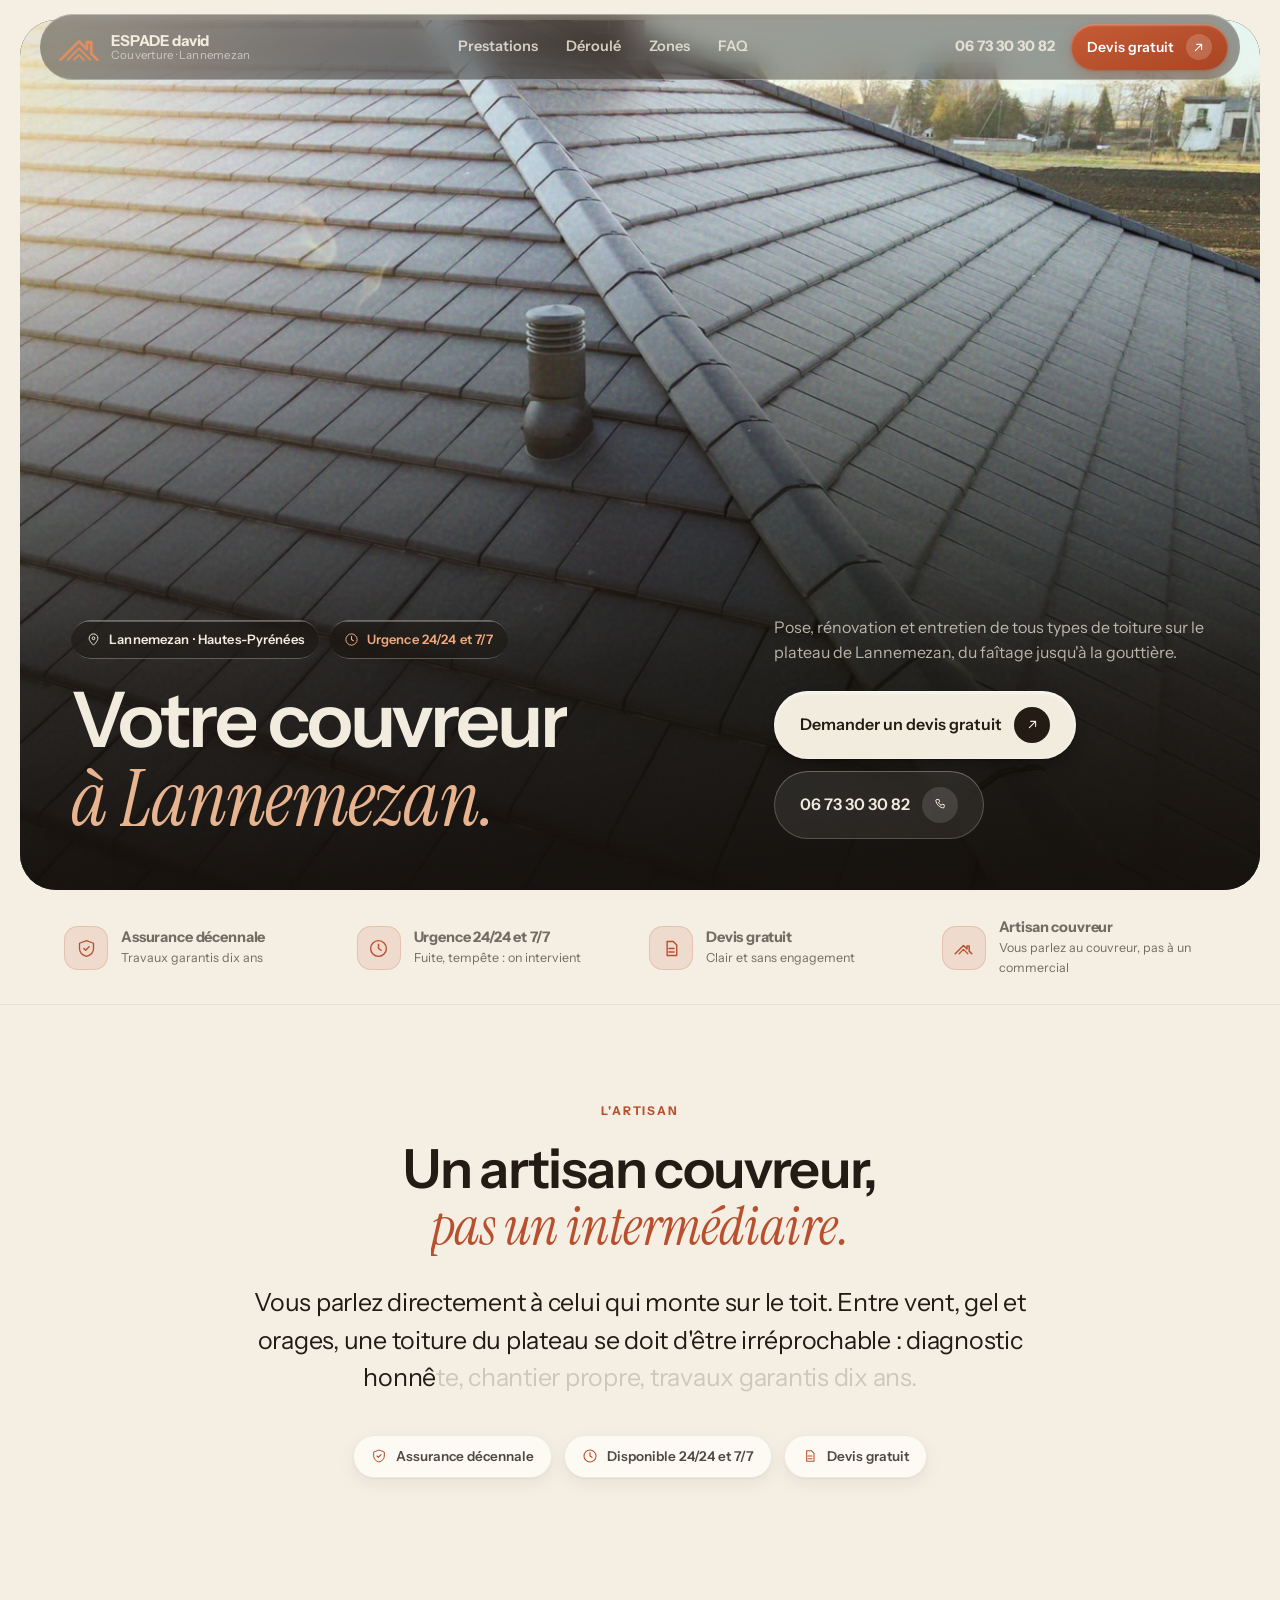
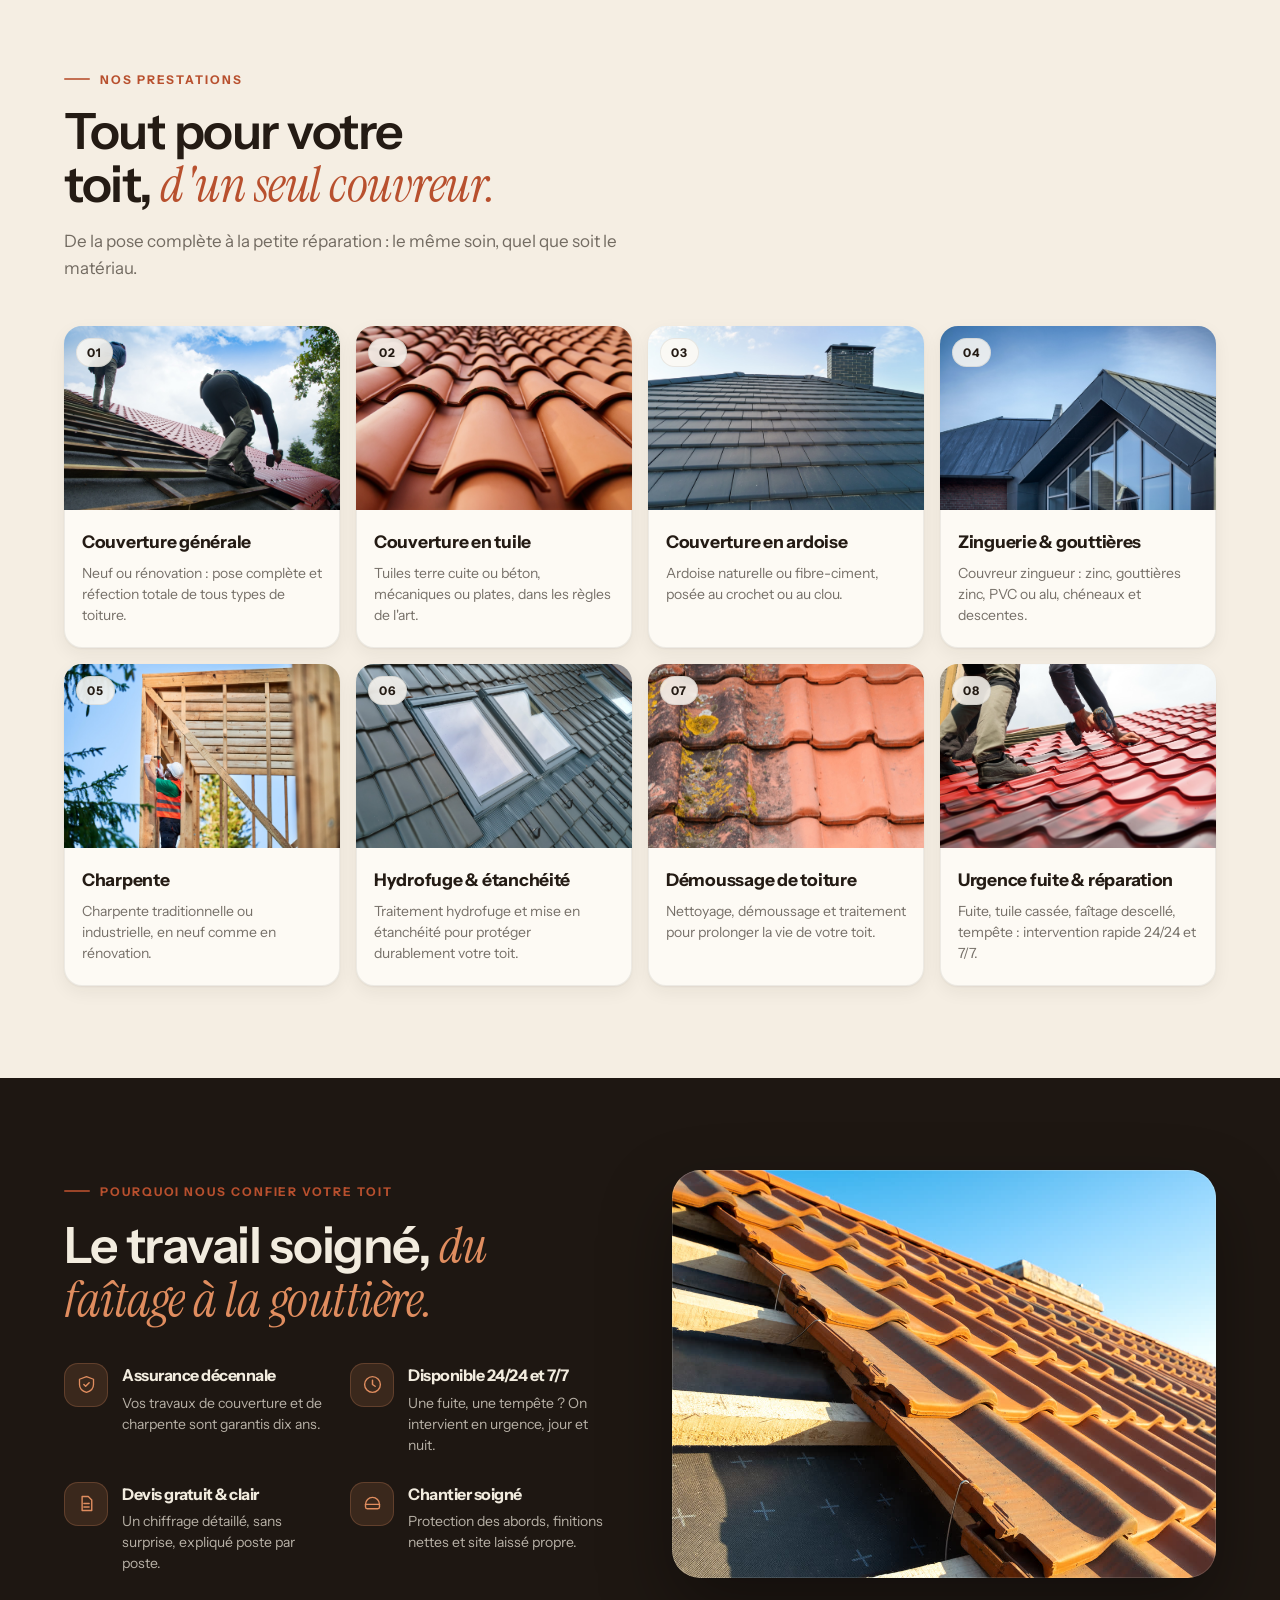
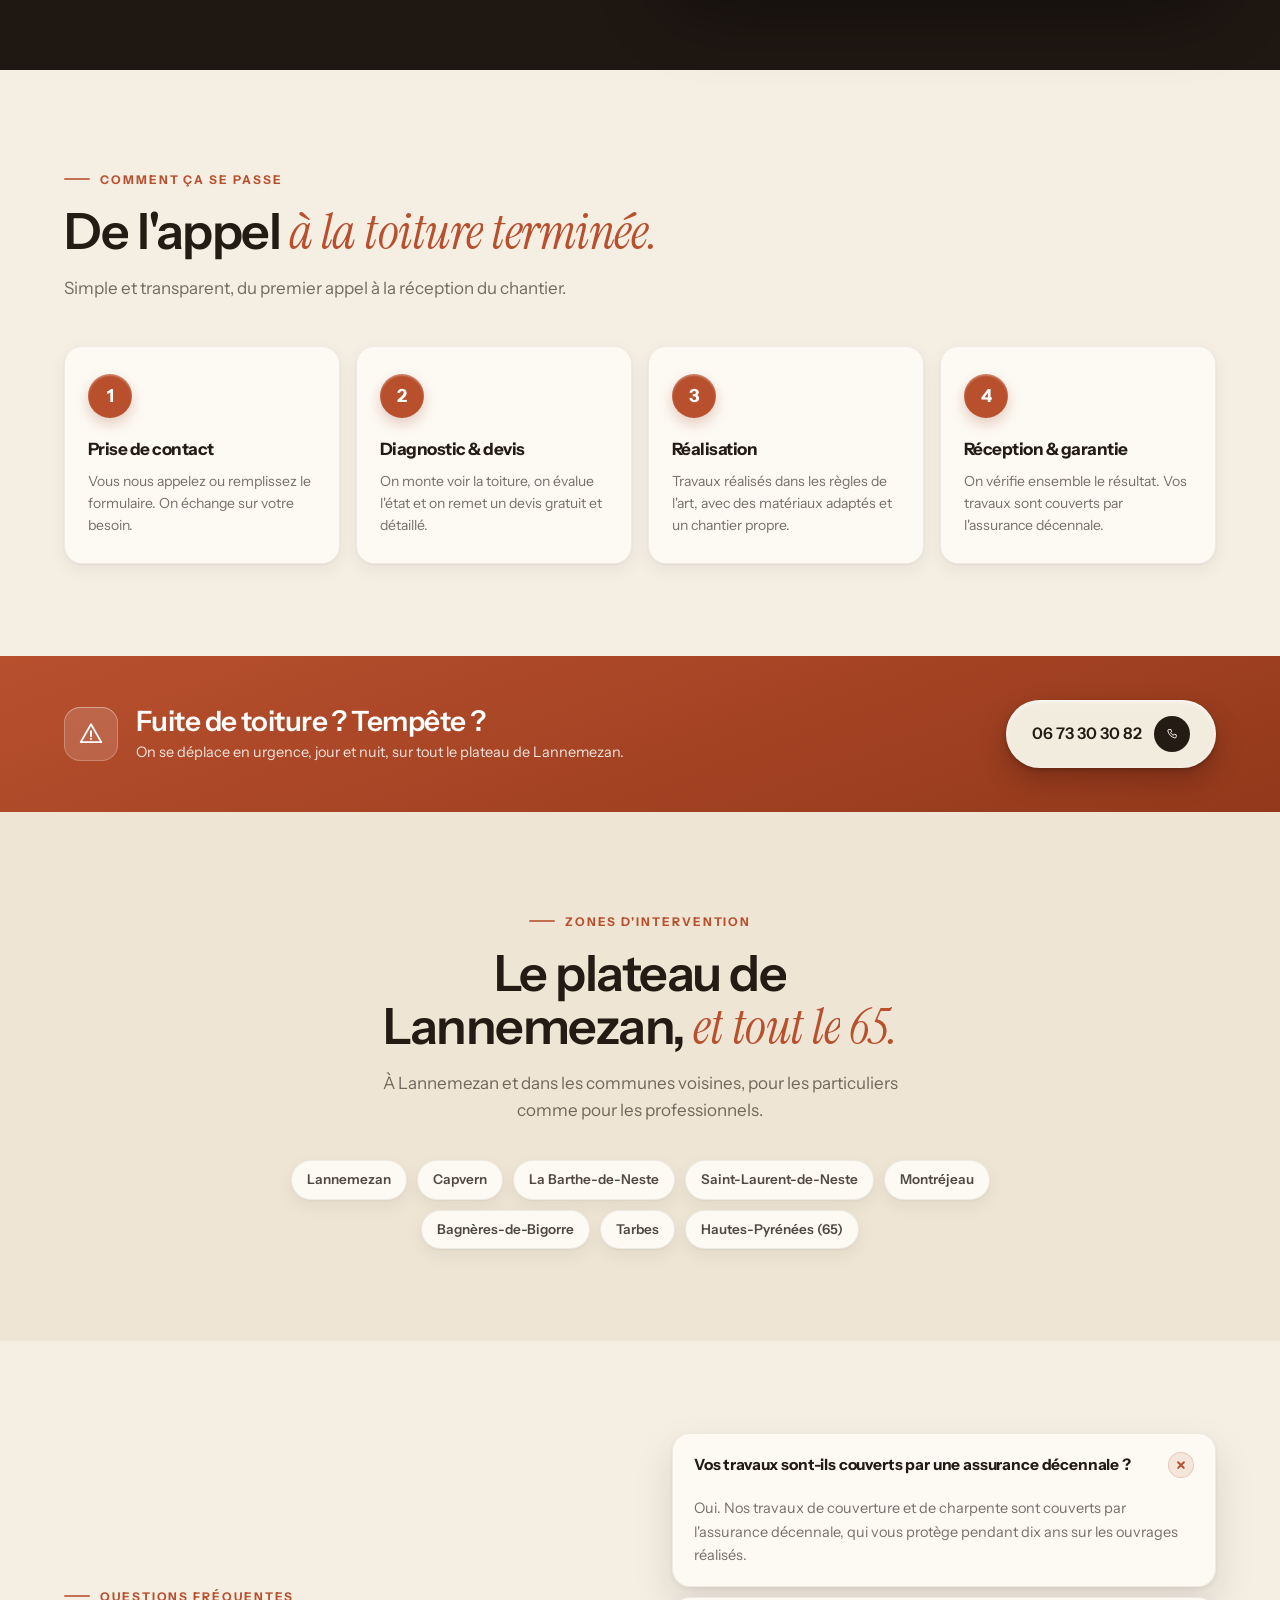
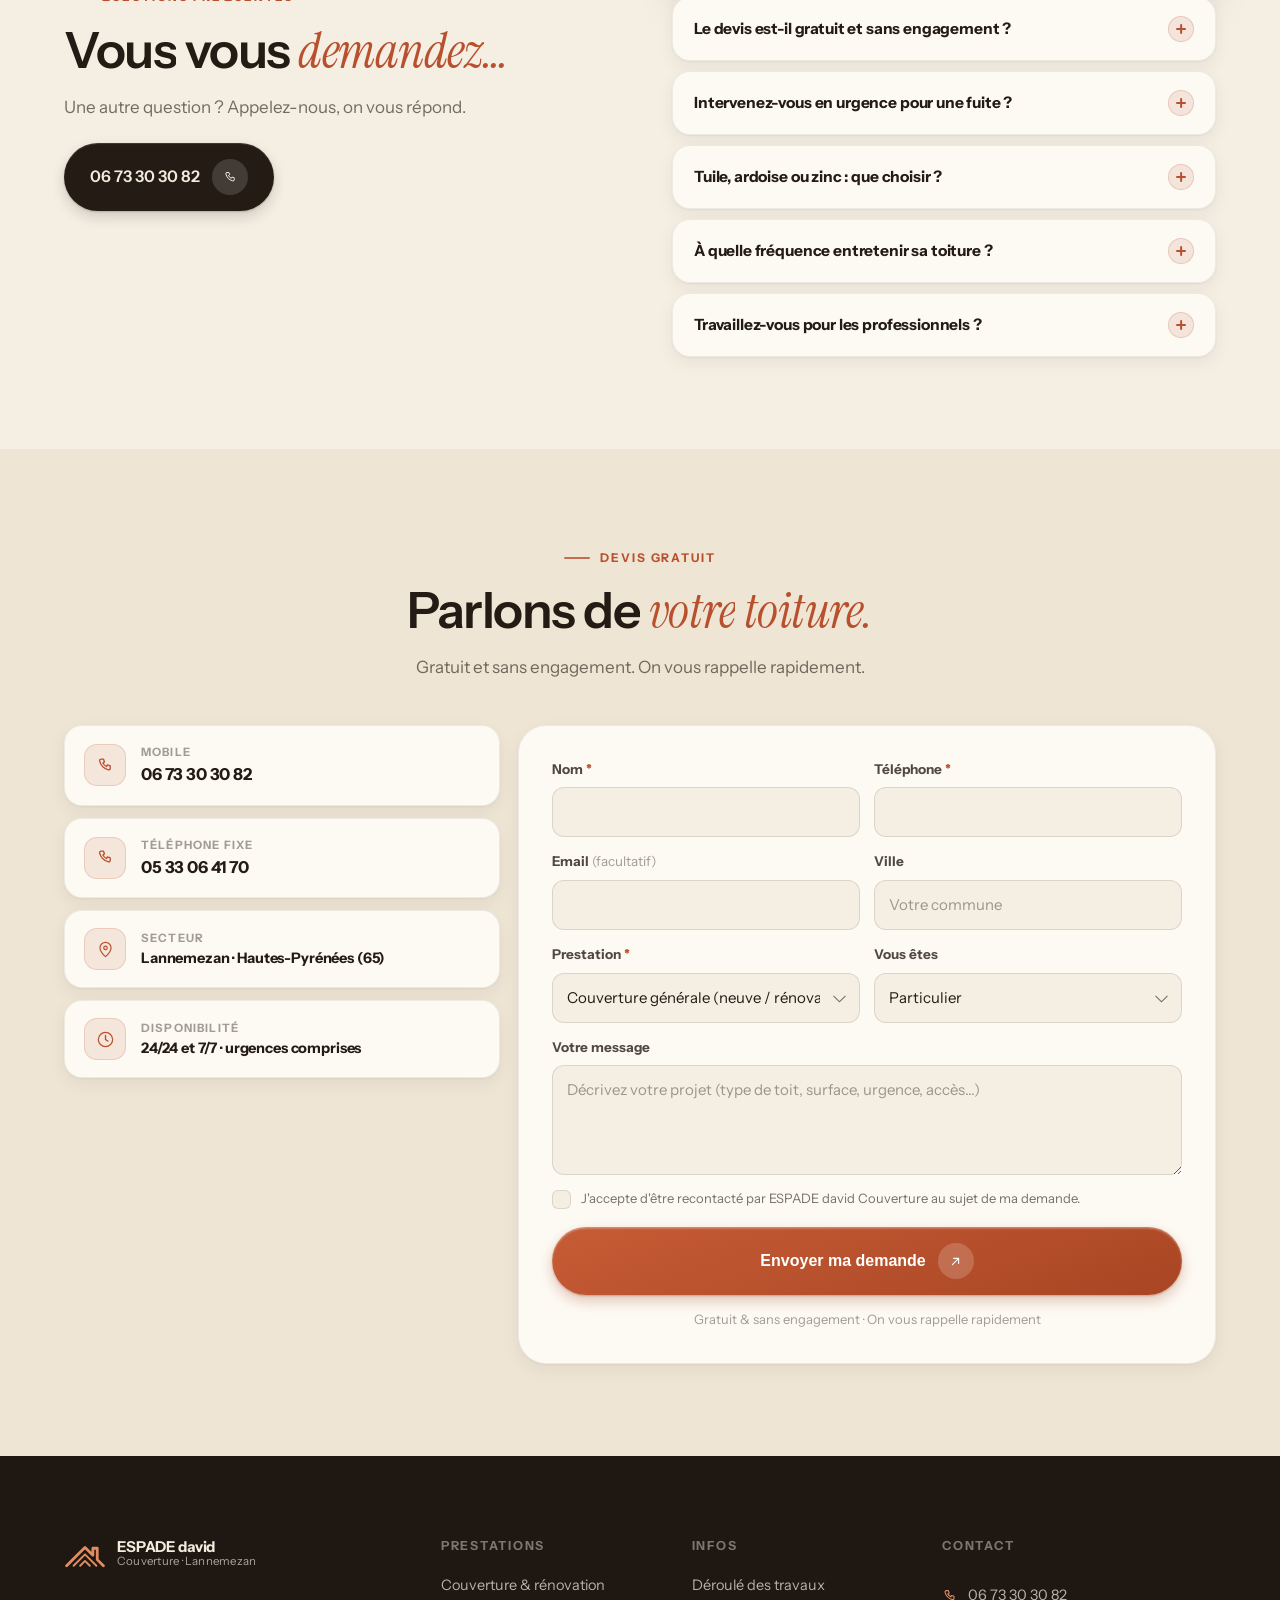
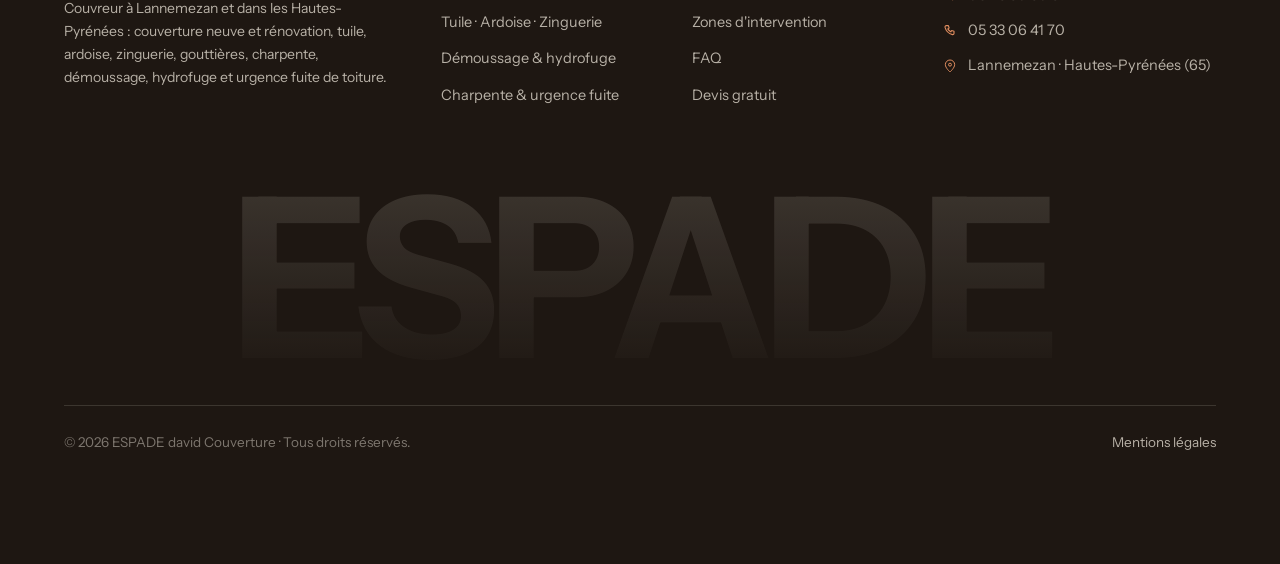
==== commit 713dac4f: "Footer : retrait du 09 dans le copyright Co-Authored-By: Claude Fable 5 <noreply@anthropic.com>" ====
--- a/index.html
+++ b/index.html
@@ -427,7 +427,7 @@
     </div>
     <div class="footer-word" aria-hidden="true">ESPADE</div>
     <div class="footer-bottom">
-      <span>© <span id="year">2026</span> ESPADE david Couverture 09 · Tous droits réservés.</span>
+      <span>© <span id="year">2026</span> ESPADE david Couverture · Tous droits réservés.</span>
       <span><a href="/mentions-legales">Mentions légales</a></span>
     </div>
   </div>
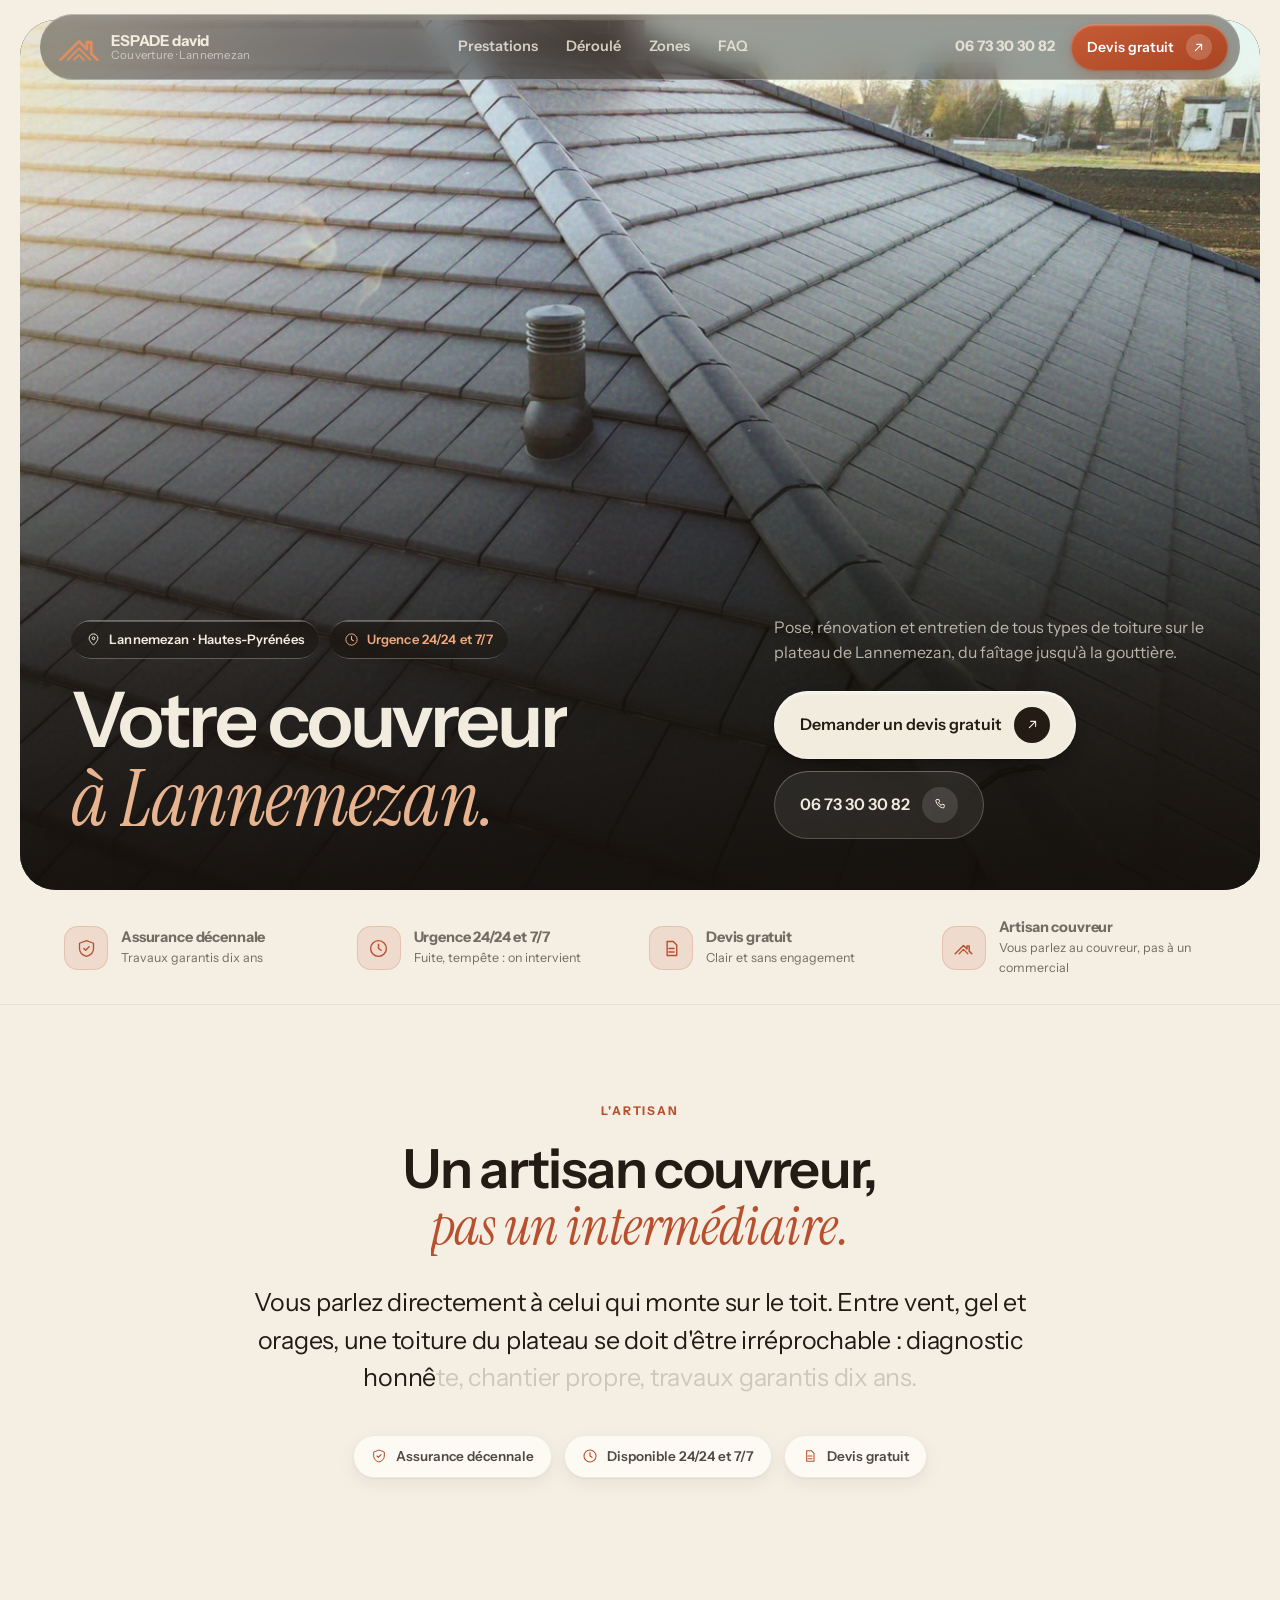
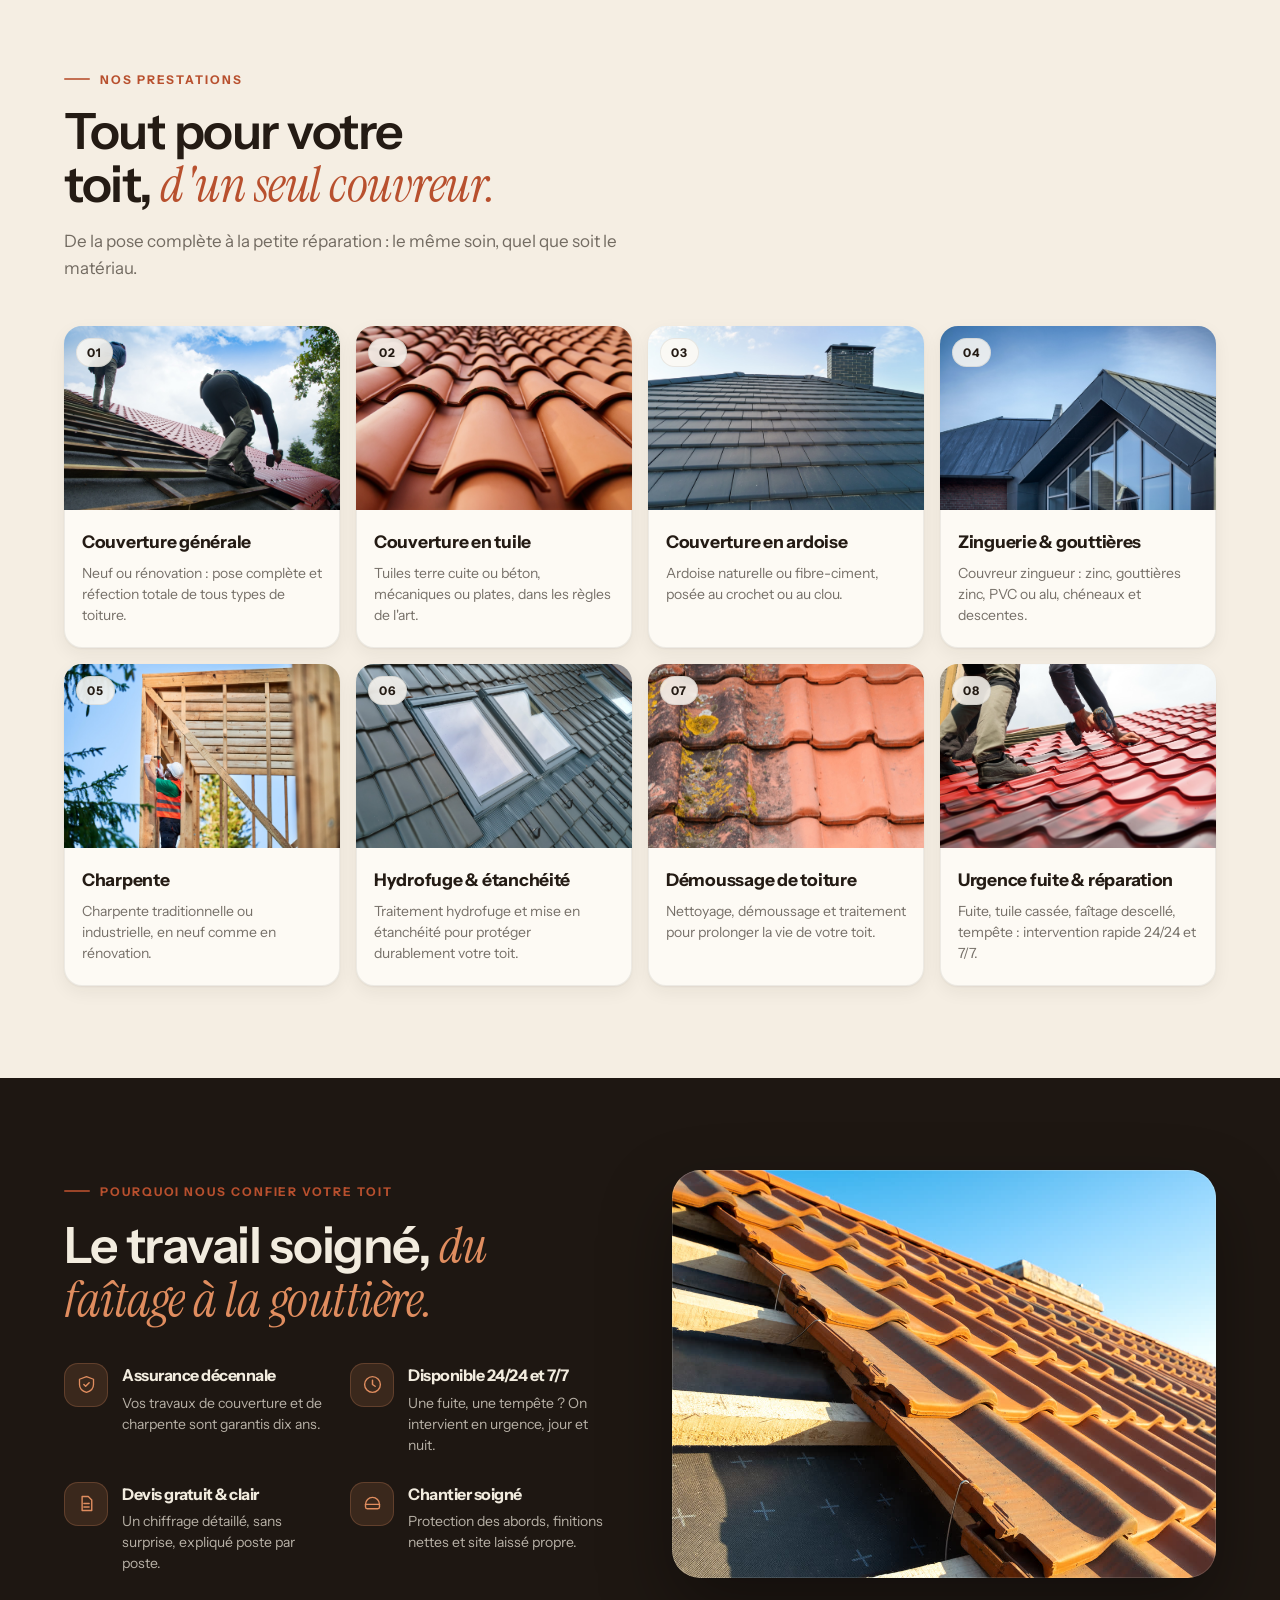
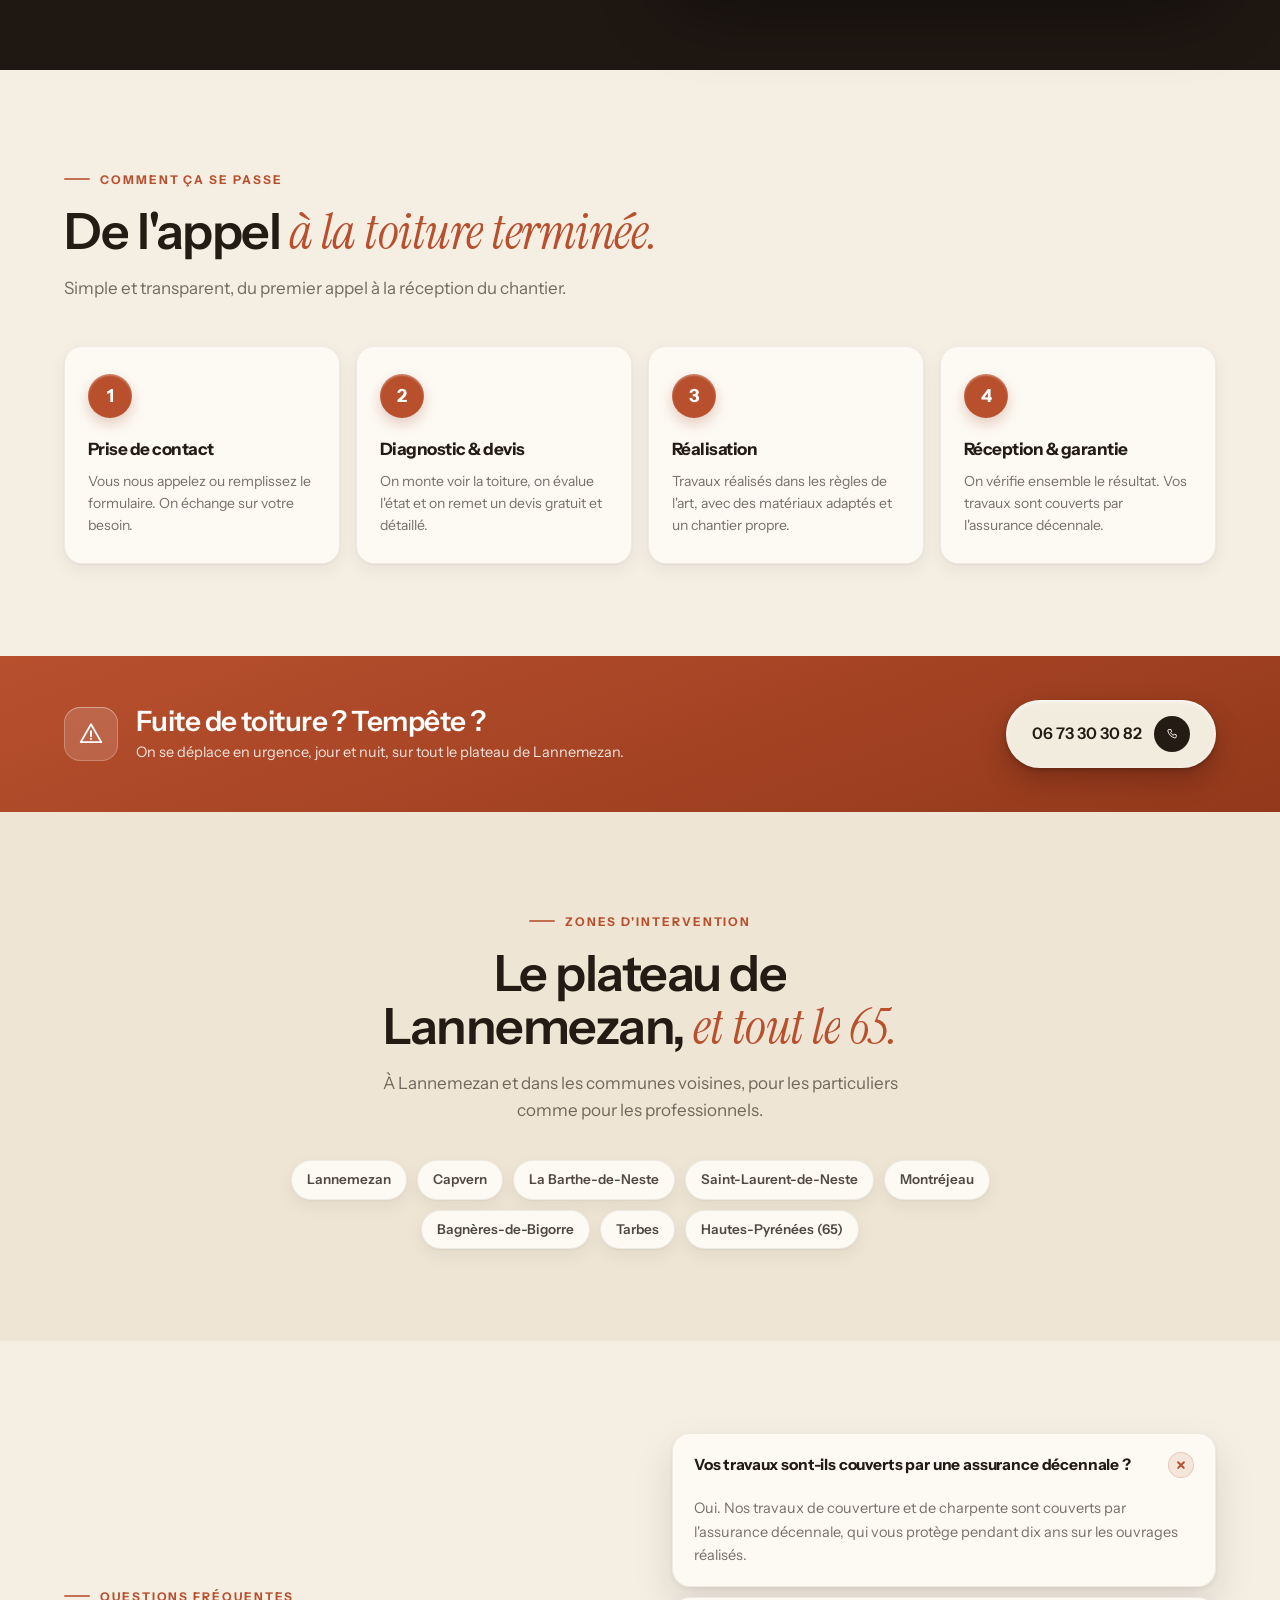
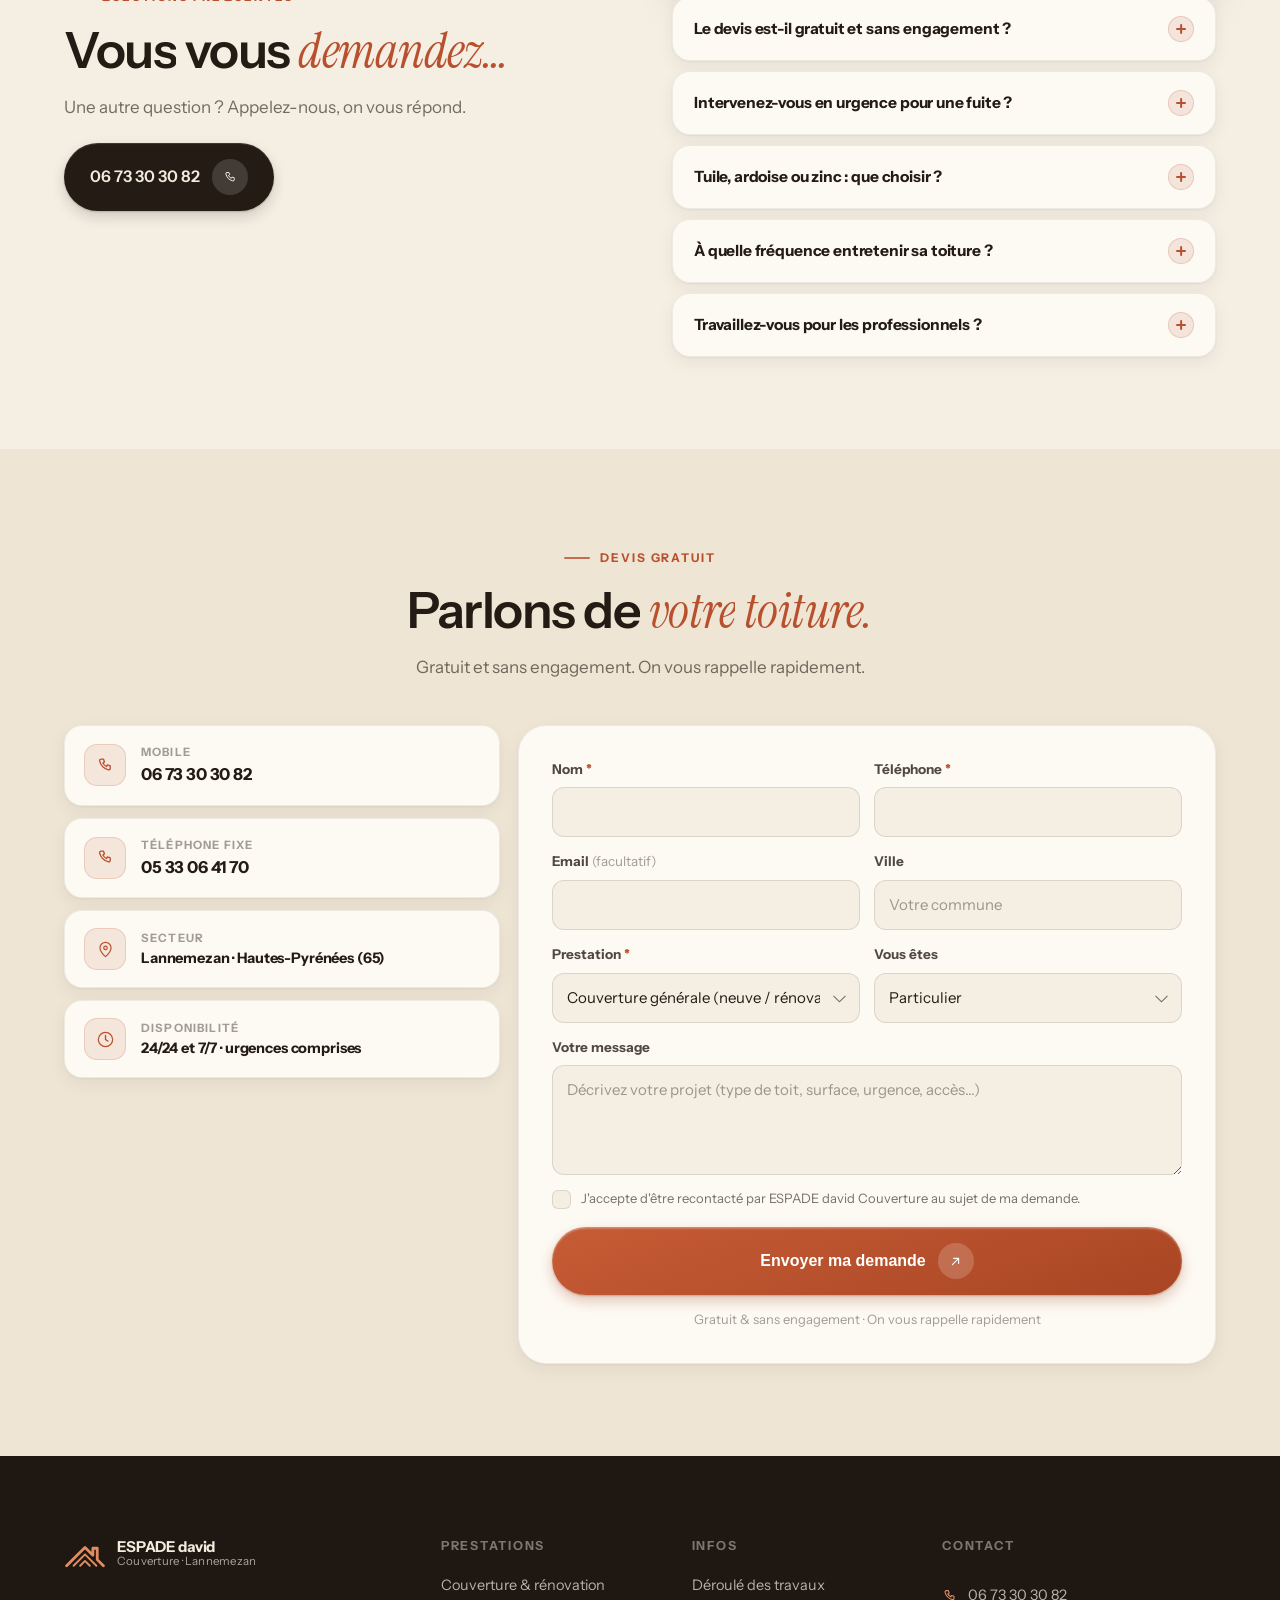
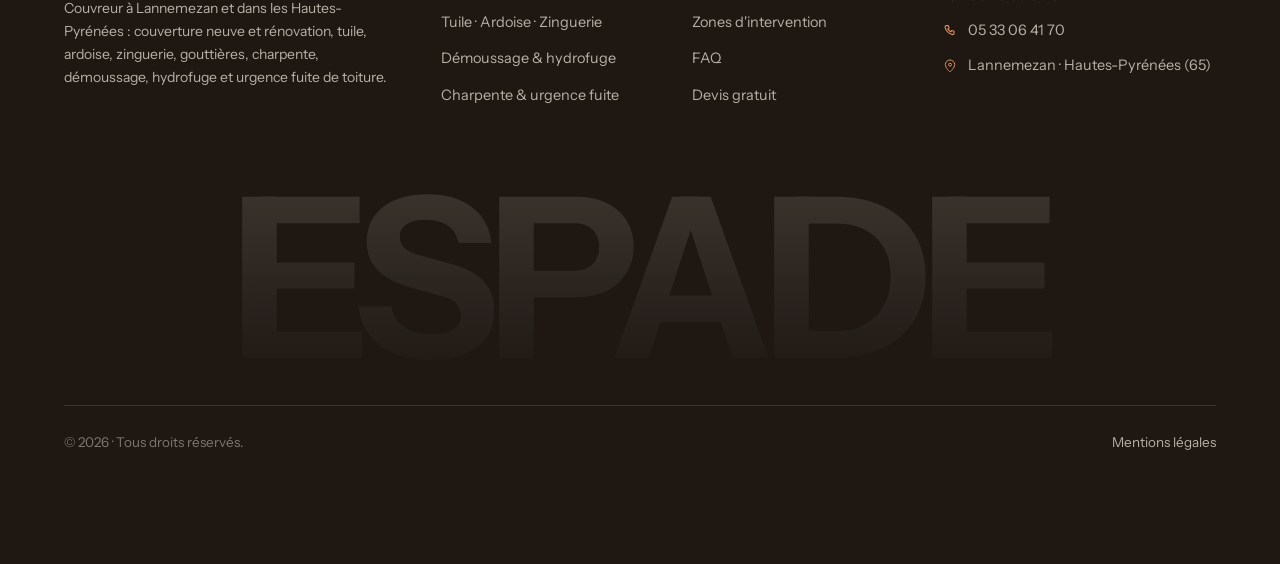
==== commit 5c262cc5: "Copyright : retrait du nom, © année seule Co-Authored-By: Claude Fable 5 <noreply@anthropic.com>" ====
--- a/index.html
+++ b/index.html
@@ -427,7 +427,7 @@
     </div>
     <div class="footer-word" aria-hidden="true">ESPADE</div>
     <div class="footer-bottom">
-      <span>© <span id="year">2026</span> ESPADE david Couverture · Tous droits réservés.</span>
+      <span>© <span id="year">2026</span> · Tous droits réservés.</span>
       <span><a href="/mentions-legales">Mentions légales</a></span>
     </div>
   </div>
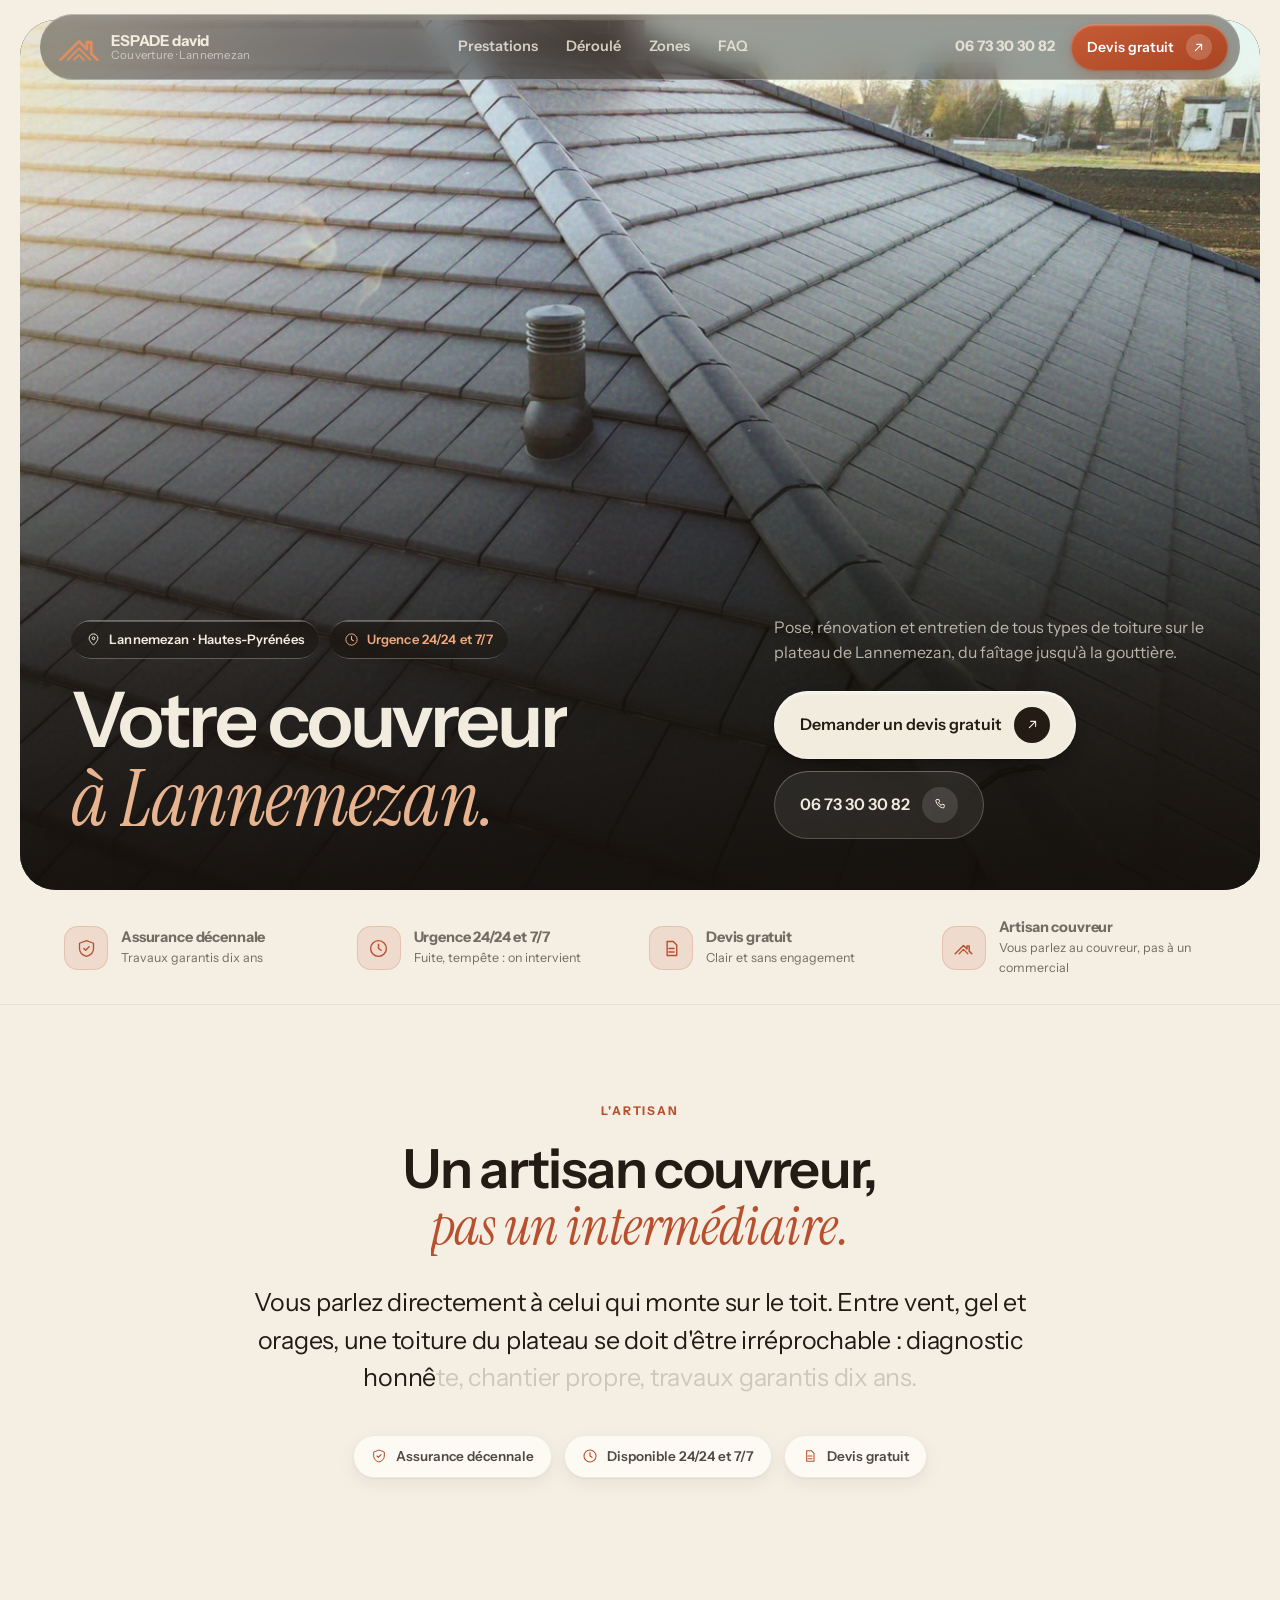
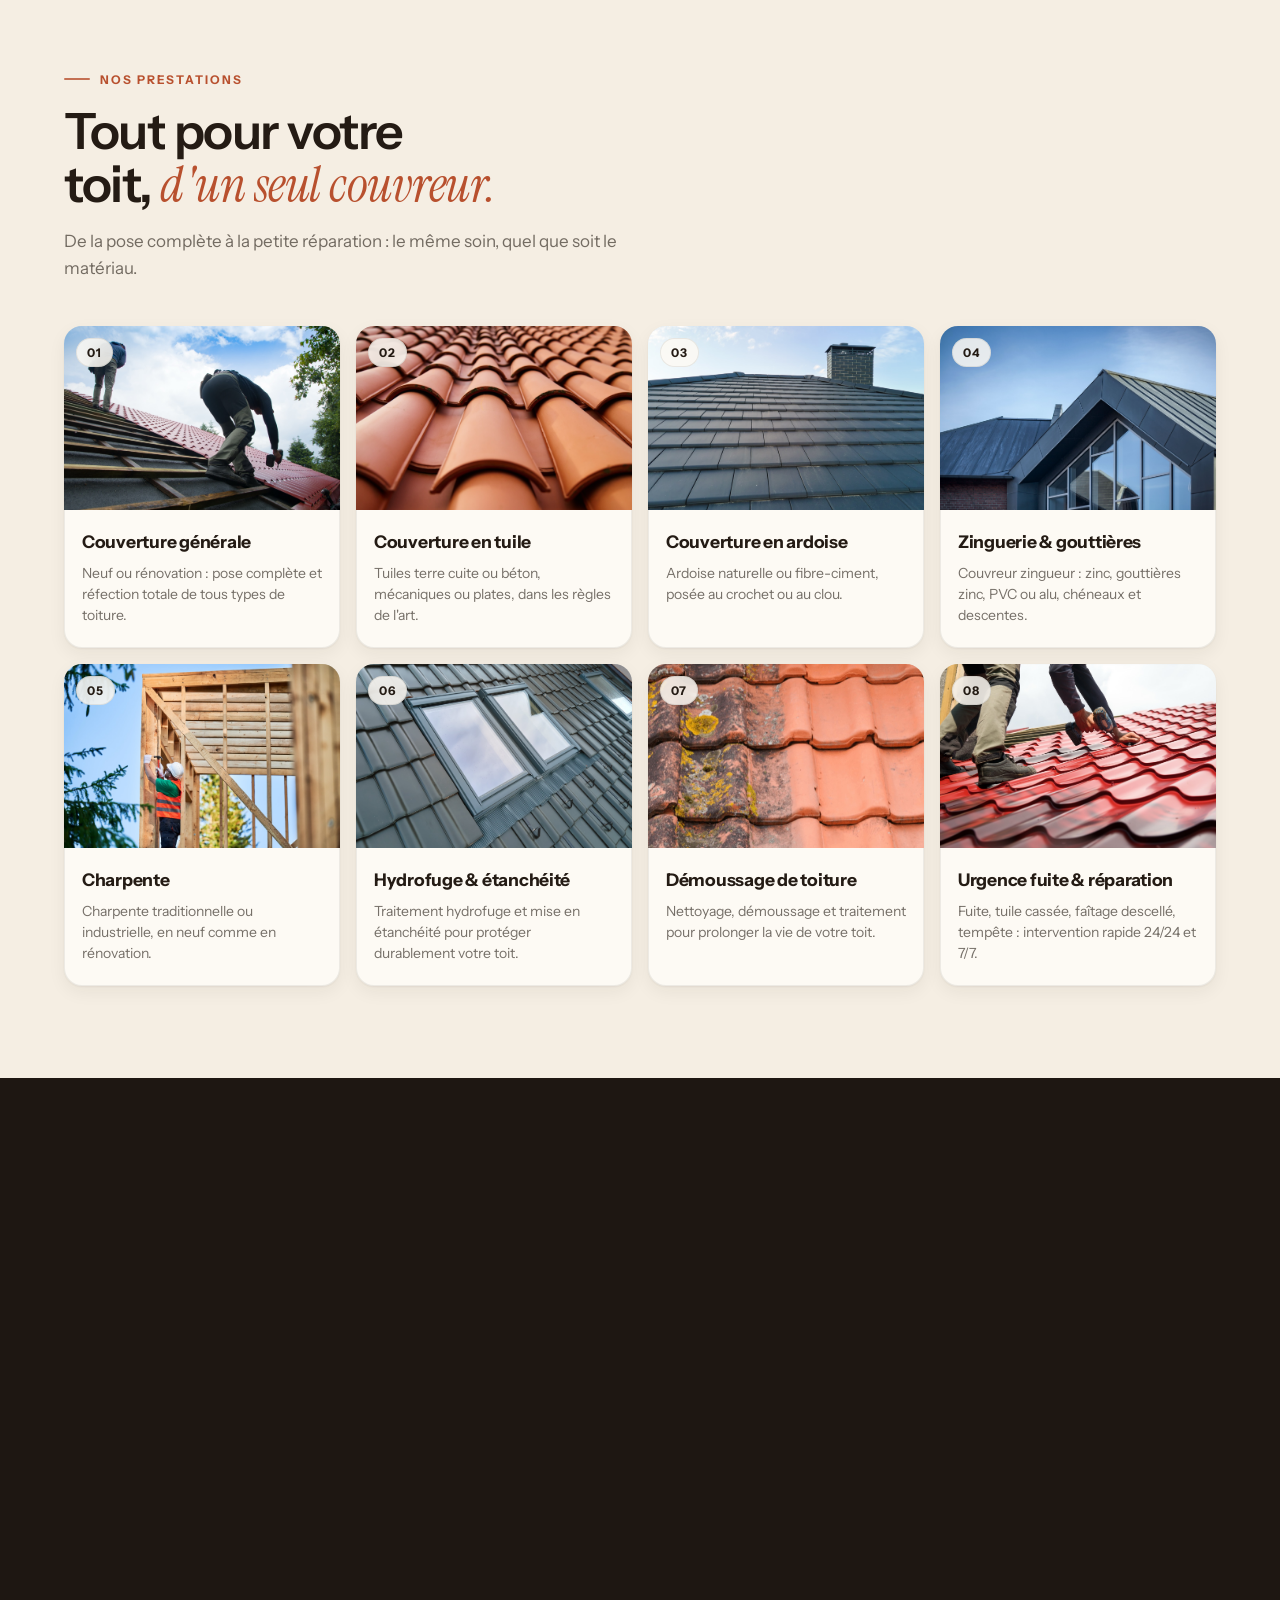
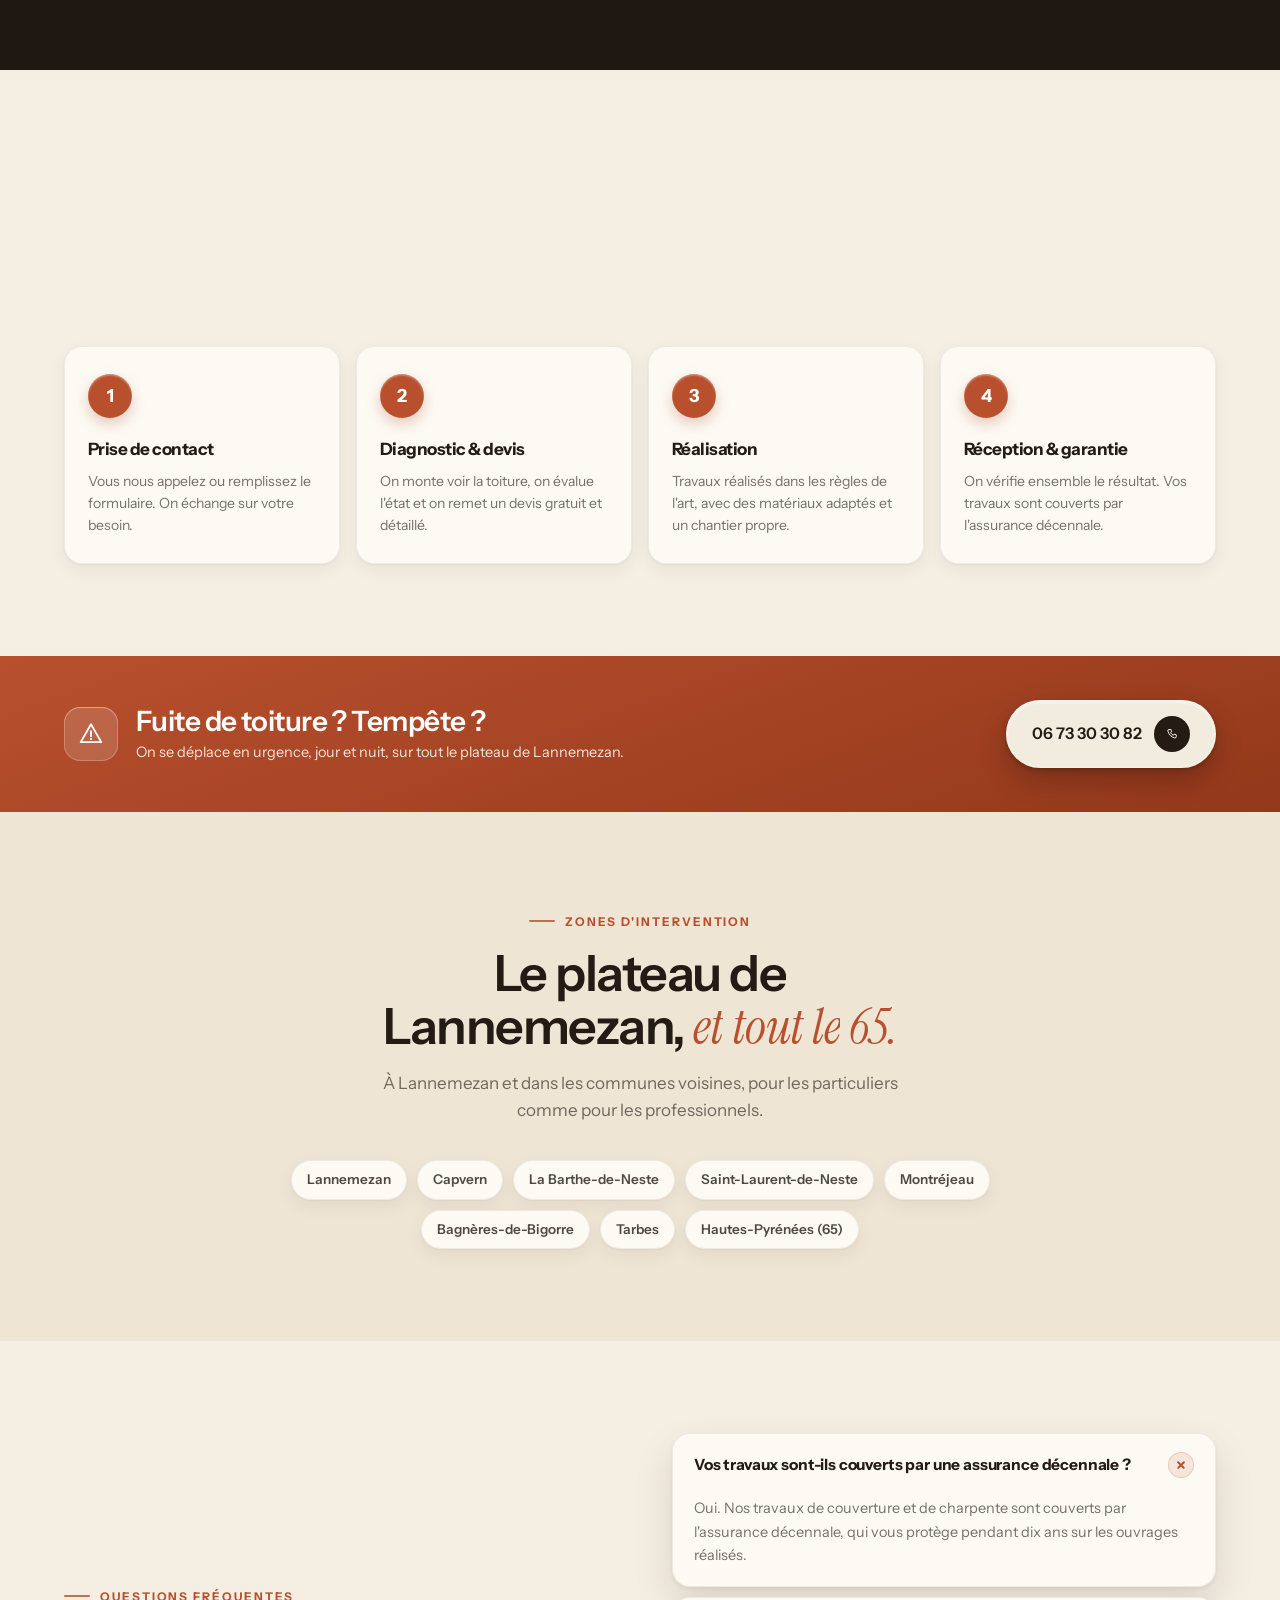
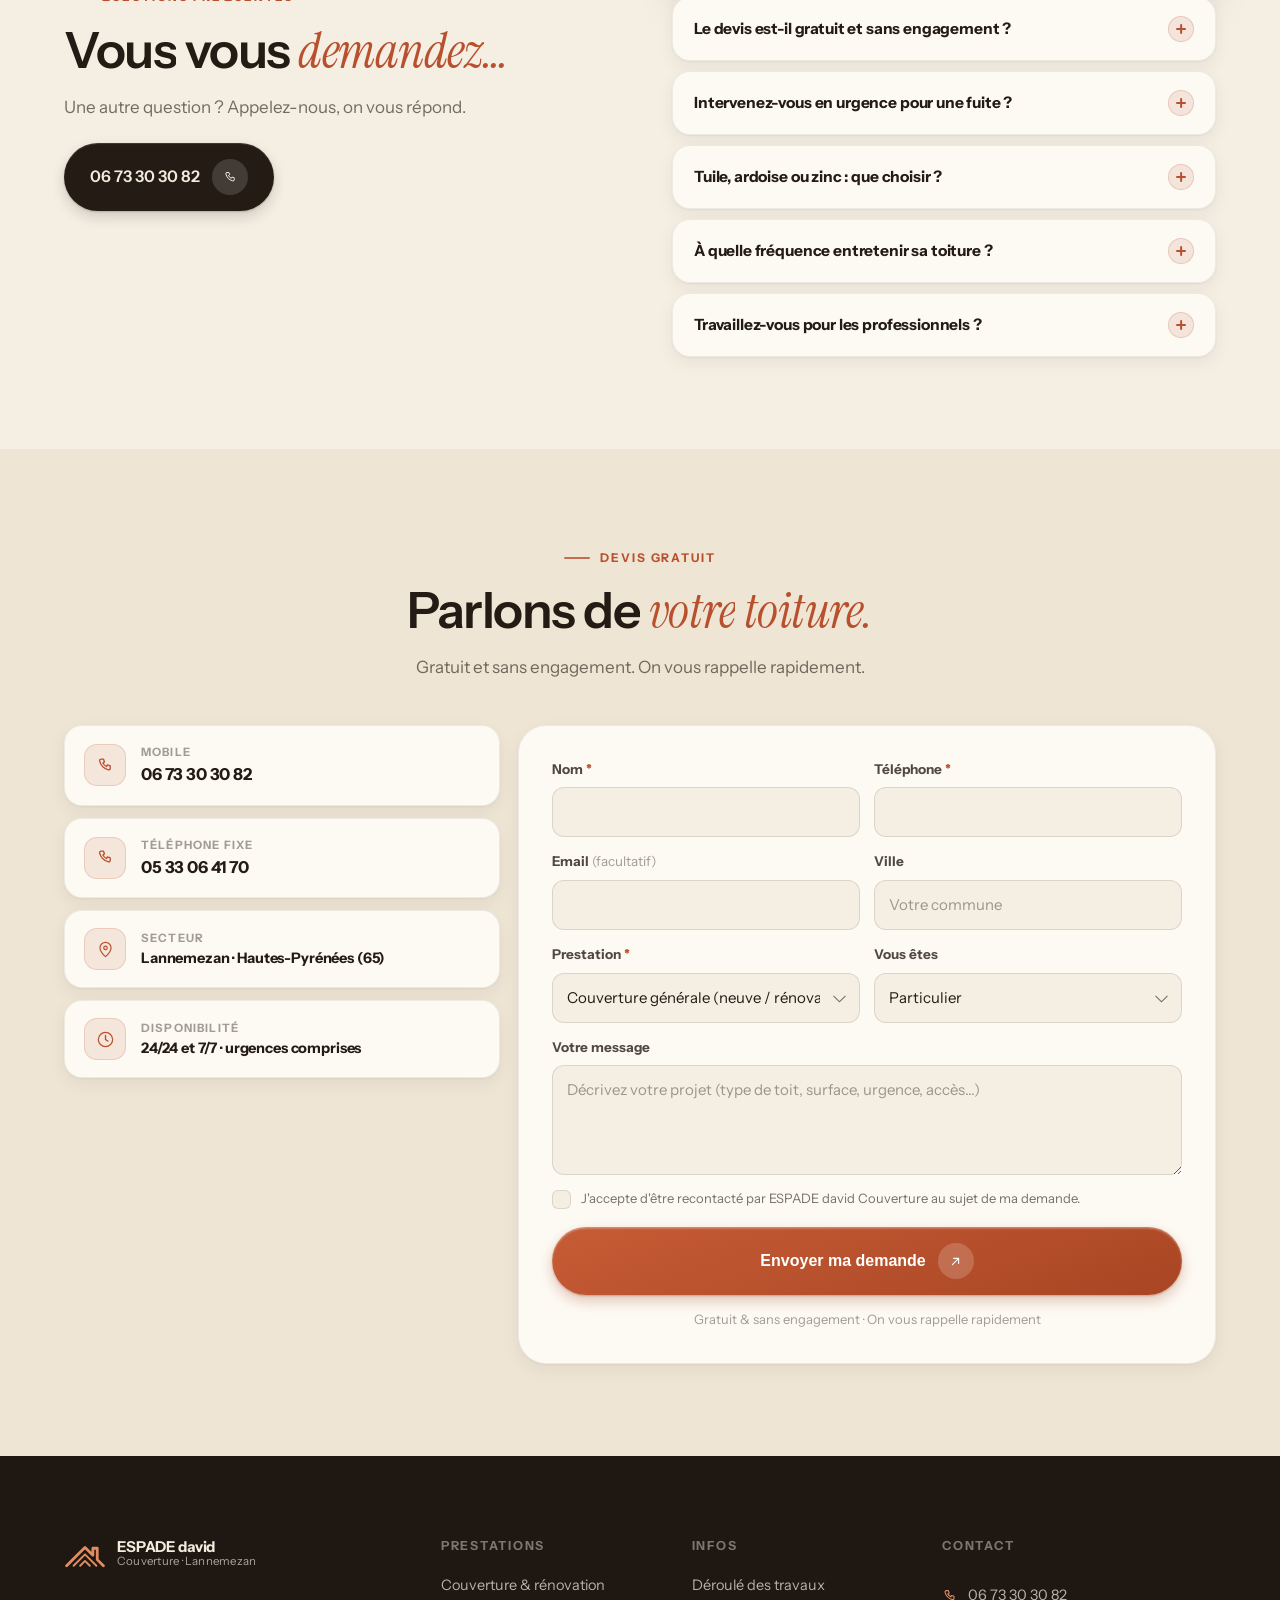
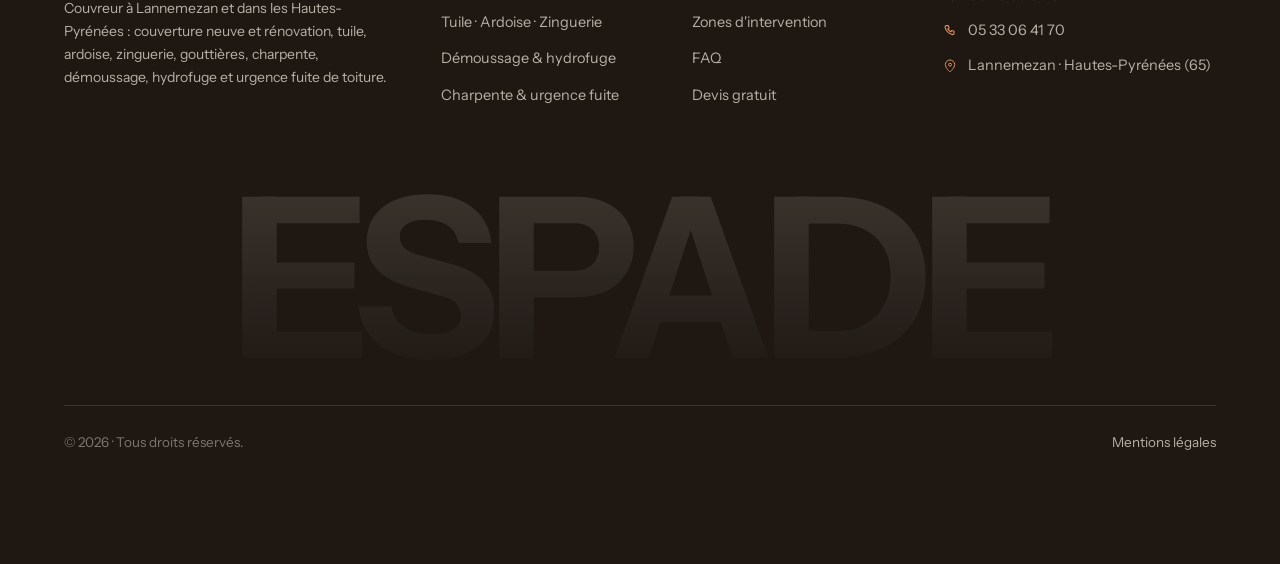
==== commit 15face13: "SEO local + GEO : schema enrichi, llms.txt, crawlers IA, plan de lancement Schema : name aligné sur " ====
--- a/index.html
+++ b/index.html
@@ -22,6 +22,8 @@
 <meta name="twitter:card" content="summary_large_image" />
 <meta name="twitter:image" content="https://www.rc-couverture-65.fr/assets/og.jpg" />
 <meta name="theme-color" content="#F5EEE3" />
+<meta name="geo.region" content="FR-65" />
+<meta name="geo.placename" content="Lannemezan" />
 <link rel="preconnect" href="https://fonts.googleapis.com" />
 <link rel="preconnect" href="https://fonts.gstatic.com" crossorigin />
 <link rel="stylesheet" href="https://fonts.googleapis.com/css2?family=Instrument+Sans:wght@400;500;600;700&family=Instrument+Serif:ital@1&display=swap" />
@@ -34,27 +36,28 @@
   "@context": "https://schema.org",
   "@type": "RoofingContractor",
   "@id": "https://www.rc-couverture-65.fr/#business",
-  "name": "ESPADE david Couverture 09",
+  "name": "ESPADE david Couverture",
+  "legalName": "ESPADE david Couverture 09",
   "url": "https://www.rc-couverture-65.fr/",
   "telephone": "+33673303082",
   "image": "https://www.rc-couverture-65.fr/assets/hero-poster.jpg",
   "priceRange": "€€",
   "currenciesAccepted": "EUR",
   "paymentAccepted": "Chèque, Virement, Carte bancaire, Espèces",
-  "openingHours": "Mo-Su 00:00-23:59",
+  "openingHoursSpecification": [{"@type":"OpeningHoursSpecification","dayOfWeek":["Monday","Tuesday","Wednesday","Thursday","Friday","Saturday","Sunday"],"opens":"00:00","closes":"23:59"}],
   "slogan": "Votre spécialiste en toiture",
   "description": "Couvreur à Lannemezan et dans les Hautes-Pyrénées (65) : couverture neuve et rénovation, tuile, ardoise, zinguerie et gouttières zinc, PVC ou aluminium, charpente, démoussage, traitement hydrofuge et urgence fuite de toiture 24/24 et 7/7.",
   "address": {"@type":"PostalAddress","streetAddress":"Av. Aristide Berges","addressLocality":"Lorp-Sentaraille","postalCode":"09190","addressRegion":"Occitanie","addressCountry":"FR"},
   "geo": {"@type":"GeoCoordinates","latitude":43.0006,"longitude":1.0967},
   "areaServed": [
-    {"@type":"City","name":"Lannemezan"},
-    {"@type":"City","name":"Capvern"},
-    {"@type":"City","name":"La Barthe-de-Neste"},
-    {"@type":"City","name":"Saint-Laurent-de-Neste"},
-    {"@type":"City","name":"Montréjeau"},
-    {"@type":"City","name":"Bagnères-de-Bigorre"},
-    {"@type":"City","name":"Tarbes"},
-    {"@type":"AdministrativeArea","name":"Hautes-Pyrénées (65)"}
+    {"@type":"City","name":"Lannemezan","sameAs":"https://fr.wikipedia.org/wiki/Lannemezan"},
+    {"@type":"City","name":"Capvern","sameAs":"https://fr.wikipedia.org/wiki/Capvern"},
+    {"@type":"City","name":"La Barthe-de-Neste","sameAs":"https://fr.wikipedia.org/wiki/La_Barthe-de-Neste"},
+    {"@type":"City","name":"Saint-Laurent-de-Neste","sameAs":"https://fr.wikipedia.org/wiki/Saint-Laurent-de-Neste"},
+    {"@type":"City","name":"Montréjeau","sameAs":"https://fr.wikipedia.org/wiki/Montr%C3%A9jeau"},
+    {"@type":"City","name":"Bagnères-de-Bigorre","sameAs":"https://fr.wikipedia.org/wiki/Bagn%C3%A8res-de-Bigorre"},
+    {"@type":"City","name":"Tarbes","sameAs":"https://fr.wikipedia.org/wiki/Tarbes"},
+    {"@type":"AdministrativeArea","name":"Hautes-Pyrénées","sameAs":"https://fr.wikipedia.org/wiki/Hautes-Pyr%C3%A9n%C3%A9es"}
   ],
   "hasOfferCatalog": {
     "@type":"OfferCatalog",
@@ -75,6 +78,17 @@
 <script type="application/ld+json">
 {
   "@context": "https://schema.org",
+  "@type": "WebSite",
+  "@id": "https://www.rc-couverture-65.fr/#website",
+  "url": "https://www.rc-couverture-65.fr/",
+  "name": "ESPADE david Couverture · Lannemezan",
+  "inLanguage": "fr-FR",
+  "publisher": {"@id": "https://www.rc-couverture-65.fr/#business"}
+}
+</script>
+<script type="application/ld+json">
+{
+  "@context": "https://schema.org",
   "@type": "FAQPage",
   "mainEntity": [
     {"@type":"Question","name":"Vos travaux sont-ils couverts par une assurance décennale ?","acceptedAnswer":{"@type":"Answer","text":"Oui. Nos travaux de couverture et de charpente sont couverts par l'assurance décennale, qui vous protège pendant dix ans sur les ouvrages réalisés."}},
